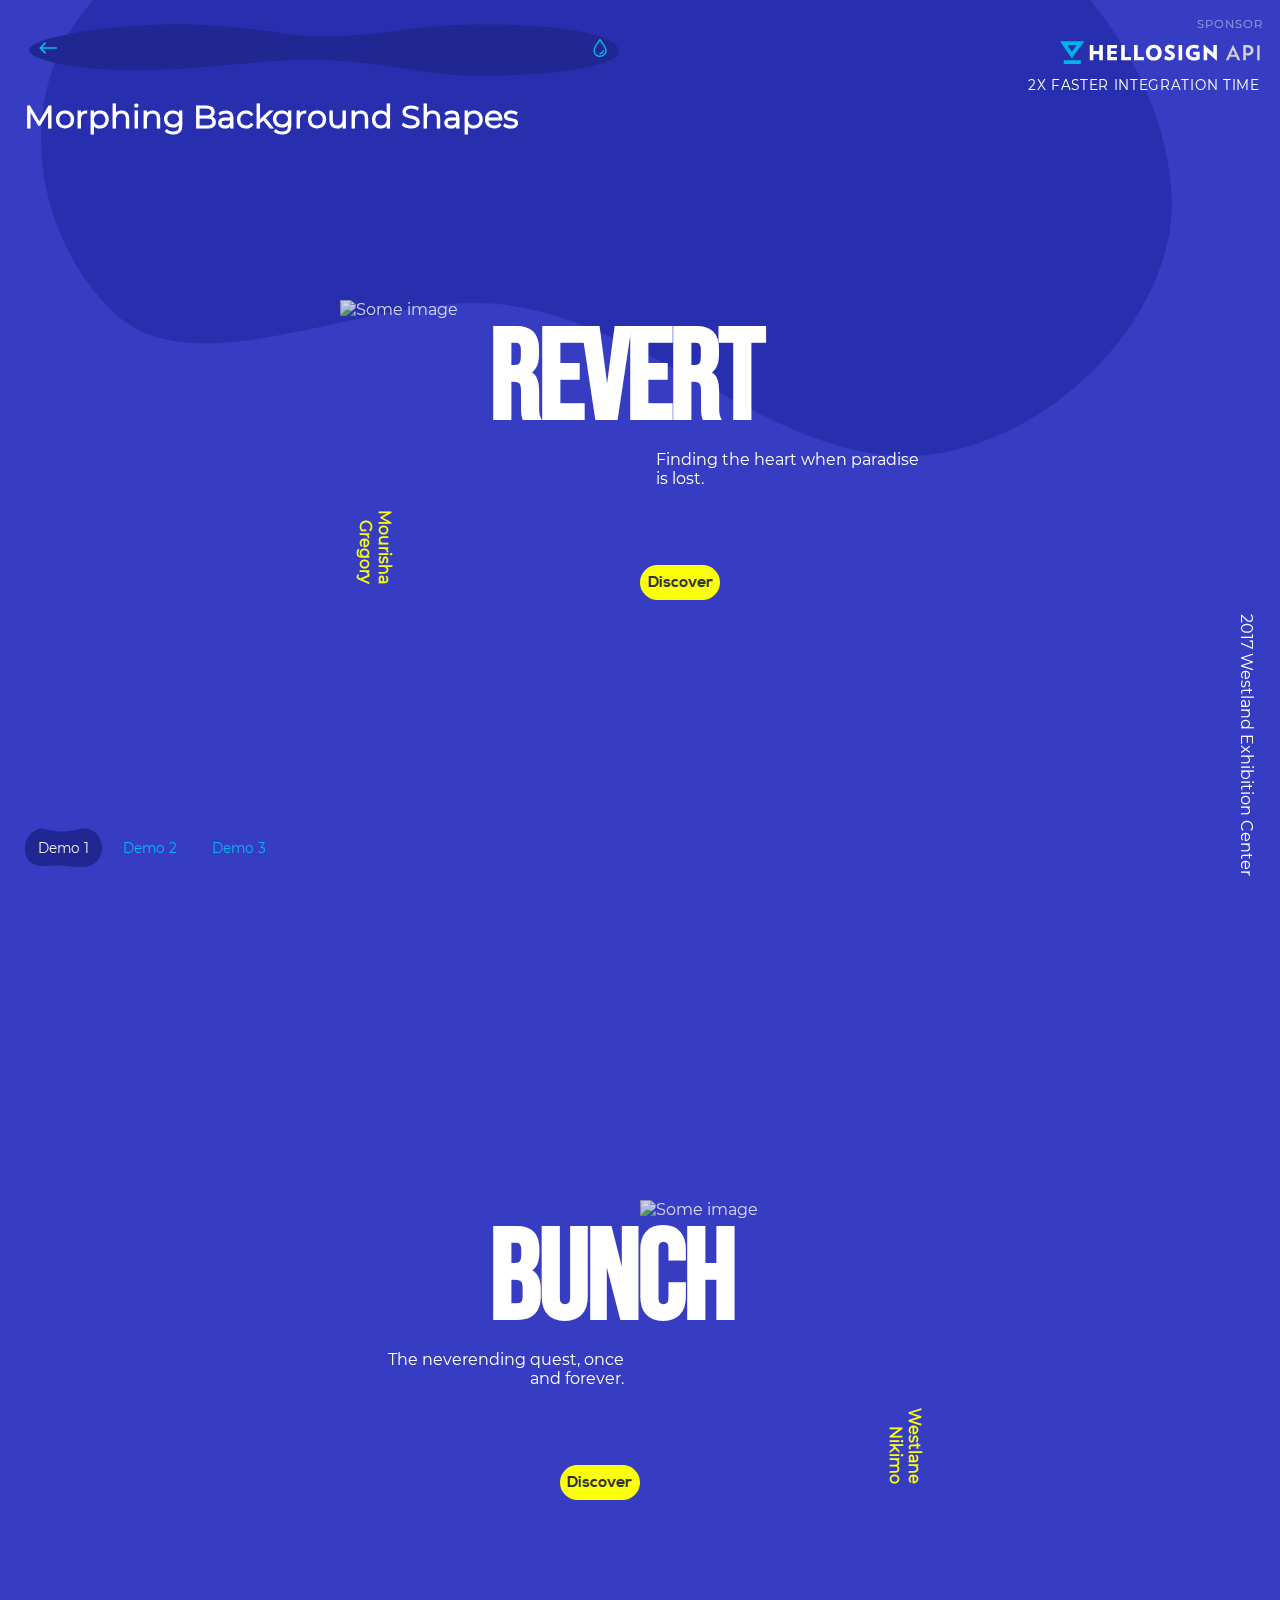
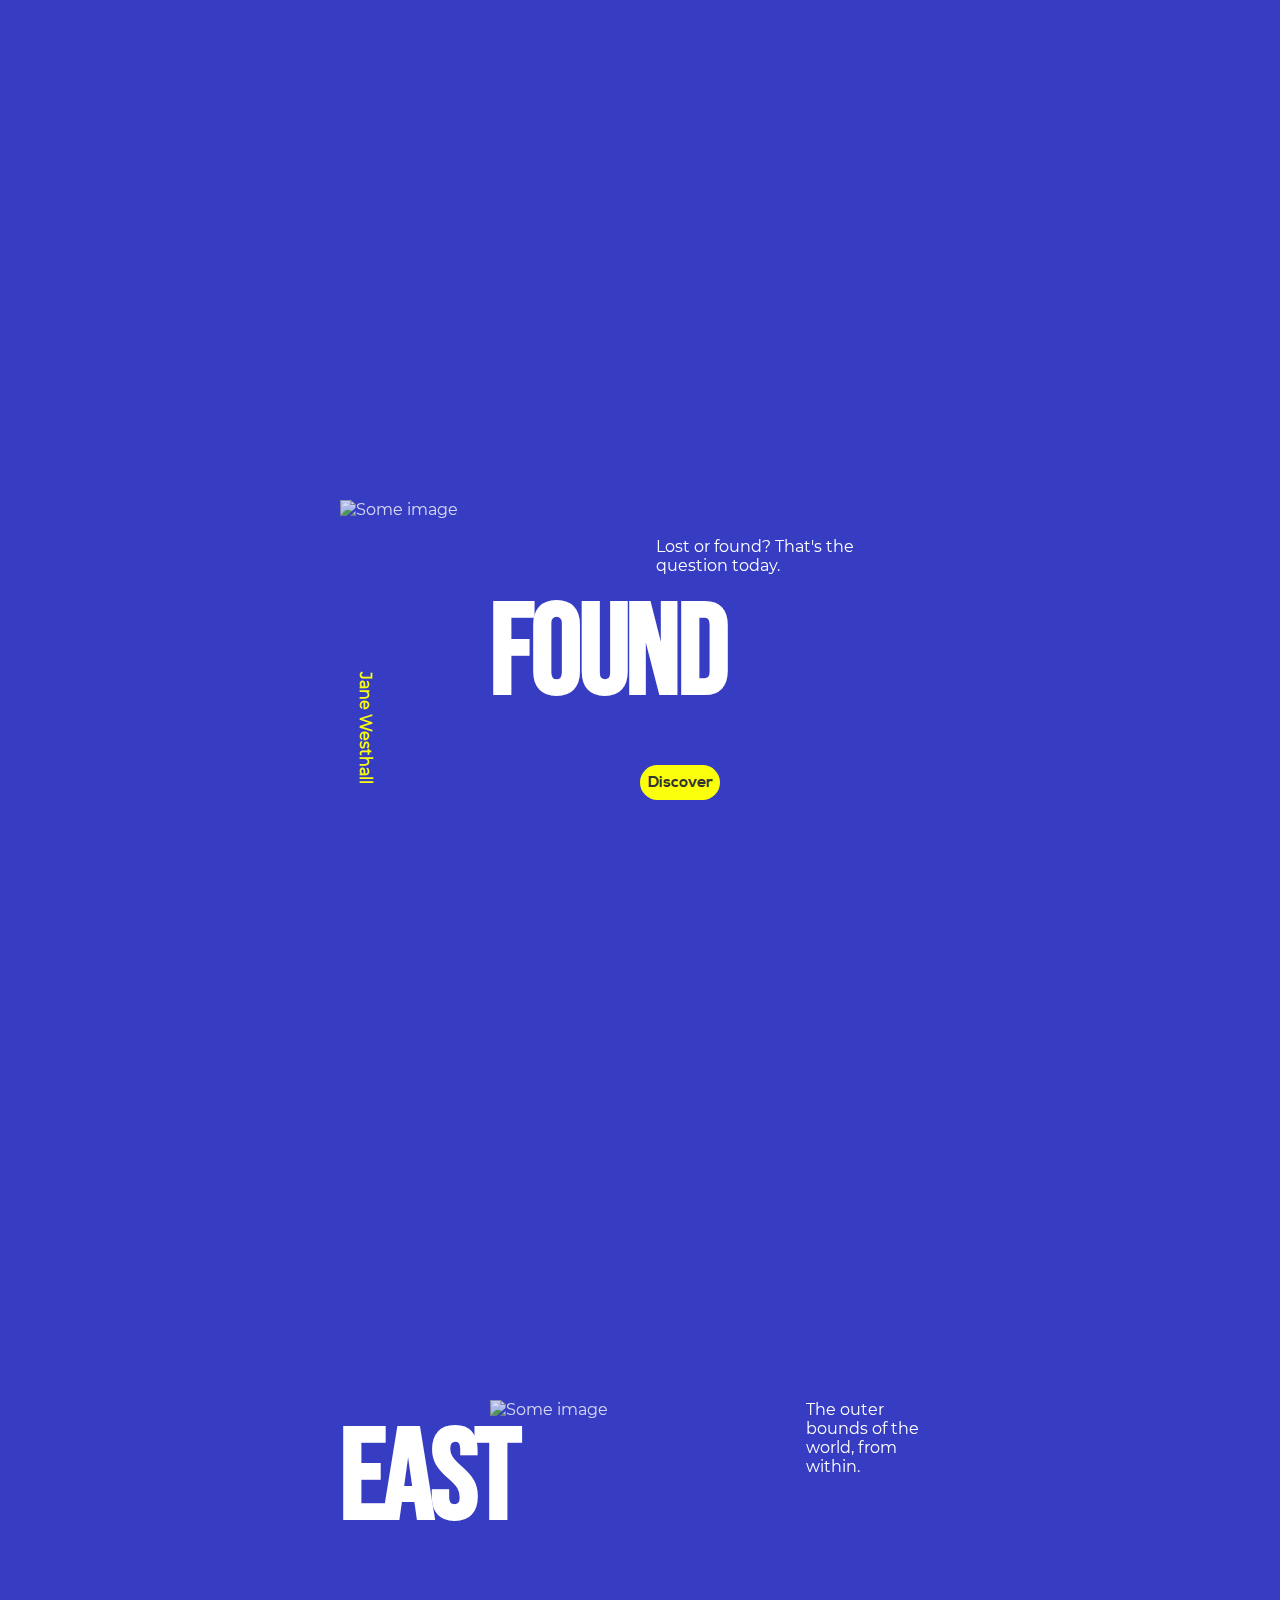
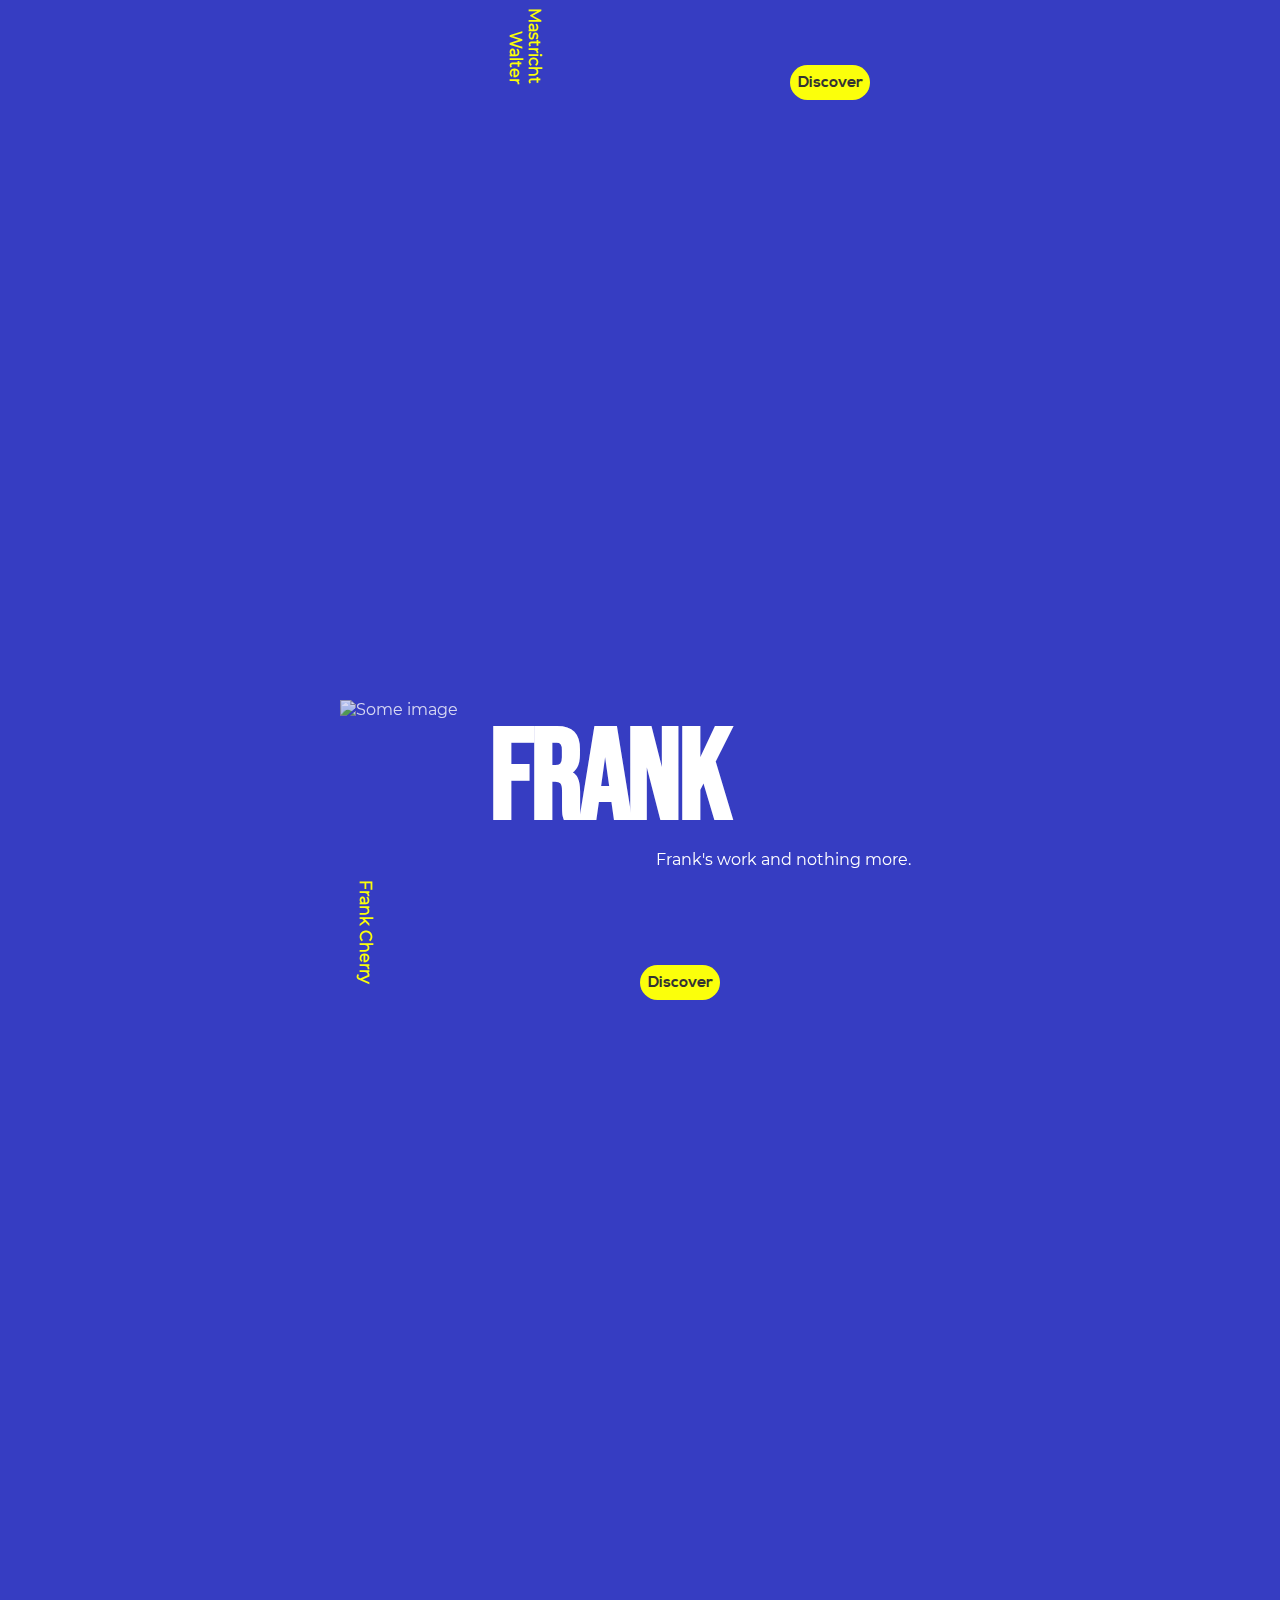
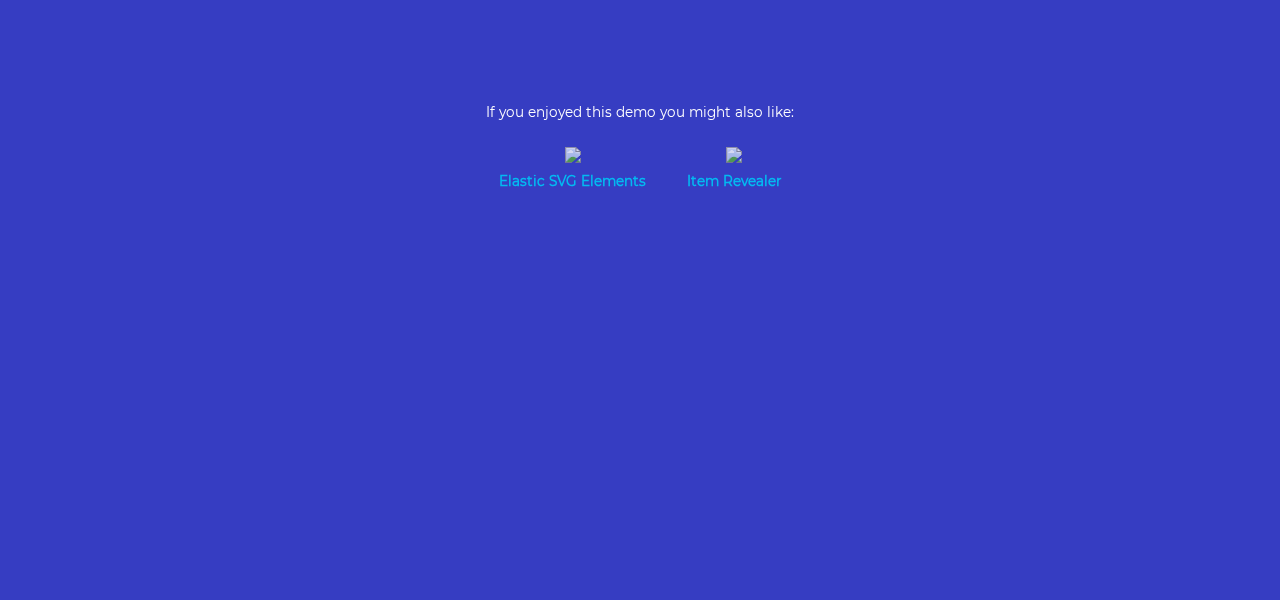
==== index.html @ 4de7e8af "Base de Desarrollo" ====
<!DOCTYPE html>
<html lang="en" class="no-js">
	<head>
		<meta charset="UTF-8" />
		<meta name="viewport" content="width=device-width, initial-scale=1">
		<title>Morphing Background Shapes | Demo 1 | Codrops</title>
		<meta name="description" content="A page background effect where SVG shapes morph and transform on scroll" />
		<meta name="keywords" content="background, svg, morph, animation, scroll, shape, web development, css, javascript" />
		<meta name="author" content="Codrops" />
		<link rel="shortcut icon" href="favicon.ico">
		<link href="https://fonts.googleapis.com/css?family=Roboto+Mono:400,500,700" rel="stylesheet">
		<link rel="stylesheet" type="text/css" href="css/normalize.css" />
		<link rel="stylesheet" type="text/css" href="css/demo.css" />
		<link rel="stylesheet" type="text/css" href="sponsor/pater.css" />
		<script>
			document.documentElement.className = 'js';
			var supportsCssVars = function() {
				var s = document.createElement('style'),
				support;

				s.innerHTML = "root: { --tmp-var: bold; }";
				document.head.appendChild(s);
				support = !!(window.CSS && window.CSS.supports && window.CSS.supports('font-weight', 'var(--tmp-var)'));
				s.parentNode.removeChild(s);
				return support;
			}
			if (!supportsCssVars()) alert('Please view this demo in a modern browser that supports CSS Variables.')
		</script>
	</head>
	<body class="demo-1 loading">
		<svg class="hidden">
			<symbol id="icon-arrow" viewBox="0 0 24 24">
				<title>arrow</title>
				<polygon points="6.3,12.8 20.9,12.8 20.9,11.2 6.3,11.2 10.2,7.2 9,6 3.1,12 9,18 10.2,16.8 "/>
			</symbol>
			<symbol id="icon-drop" viewBox="0 0 24 24">
				<title>drop</title>
				<path d="M12,21c-3.6,0-6.6-3-6.6-6.6C5.4,11,10.8,4,11.4,3.2C11.6,3.1,11.8,3,12,3s0.4,0.1,0.6,0.3c0.6,0.8,6.1,7.8,6.1,11.2C18.6,18.1,15.6,21,12,21zM12,4.8c-1.8,2.4-5.2,7.4-5.2,9.6c0,2.9,2.3,5.2,5.2,5.2s5.2-2.3,5.2-5.2C17.2,12.2,13.8,7.3,12,4.8z"/><path d="M12,18.2c-0.4,0-0.7-0.3-0.7-0.7s0.3-0.7,0.7-0.7c1.3,0,2.4-1.1,2.4-2.4c0-0.4,0.3-0.7,0.7-0.7c0.4,0,0.7,0.3,0.7,0.7C15.8,16.5,14.1,18.2,12,18.2z"/>
			</symbol>
			<symbol id="shape-demo" viewBox="0 0 200 100">
				<title>shape demo</title>
				<path d="M 6.144,74.1 C 20.4,107.4 70.13,94.33 94.22,95.74 121.3,97.41 130.8,101.1 154.7,99.38 178.6,97.72 201.9,78.95 199.4,46.86 197.1,14.96 174.9,4.781 161.4,1.827 147.9,-1.128 119.8,8.284 105.6,8.766 85.34,9.449 81.91,7.628 51.08,2.334 17.26,-3.482 -8.105,40.84 6.144,74.1 Z" />
			</symbol>
		</svg>
		<main>
			<div class="morph-wrap">
				<svg class="morph" width="1400" height="770" viewBox="0 0 1400 770">
					<path d="M 262.9,252.2 C 210.1,338.2 212.6,487.6 288.8,553.9 372.2,626.5 511.2,517.8 620.3,536.3 750.6,558.4 860.3,723 987.3,686.5 1089,657.3 1168,534.7 1173,429.2 1178,313.7 1096,189.1 995.1,130.7 852.1,47.07 658.8,78.95 498.1,119.2 410.7,141.1 322.6,154.8 262.9,252.2 Z"/>
				</svg>
			</div>
			<div class="content content--fixed">
				<header class="codrops-header">
					<div class="codrops-links">
						<svg class="decoshape" viewBox="0 0 200 100" width="100%" height="100%" preserveAspectRatio="none">
							<path d="M 10.45,74.41 C 39.4,110.8 72.59,67.27 95.98,68.68 122.3,70.35 131.5,101.4 154.7,99.69 177.9,98.03 200.5,79.26 198.1,47.17 195.9,15.27 174.6,-0.3279 151.8,0.9941 128.6,2.581 126,16.86 107,22.76 88.26,28.67 88.87,12.36 60.37,1.787 31.79,-8.877 -18.61,37.92 10.45,74.41 Z" />
						</svg>
						<a class="codrops-icon codrops-icon--prev" href="https://tympanus.net/Development/FolderPreviewIdeas/" title="Previous Demo"><svg class="icon icon--arrow"><use xlink:href="#icon-arrow"></use></svg></a>
						<a class="codrops-icon codrops-icon--drop" href="https://tympanus.net/codrops/?p=31190" title="Back to the article"><svg class="icon icon--drop"><use xlink:href="#icon-drop"></use></svg></a>
					</div>
					<h1 class="codrops-header__title">Morphing Background Shapes</h1>
				</header>
				<nav class="demos">
					<a class="demo demo--current" href="index.html"><svg class="decoshape" preserveAspectRatio="none"><use xlink:href="#shape-demo"></use></svg>Demo 1</a>
					<a class="demo" href="index2.html"><svg class="decoshape"><use xlink:href="#shape-demo"></use></svg>Demo 2</a>
					<a class="demo" href="index3.html"><svg class="decoshape"><use xlink:href="#shape-demo"></use></svg>Demo 3</a>
				</nav>
				<a class="pater" href="http://synd.co/2pHxJny">
					<svg class="pater__deco" width="300" height="240" viewBox="0 0 1000 800">
						<path d="M27.4,171.8C73,42.9,128.6,1,128.6,1s0,0,0,0c58.5,0,368.3,0.3,873.2,0.8c38.5,211,42.1,373.5,38.9,476.7c-2.5,80.3-10.6,174.9-76.7,247.8c-15.1,16.6-37.4,41.2-72.8,53.9c-92.4,33.1-173-50.8-283.9-99.4c-224.3-98.4-334.9,51.4-472.2-45.6C-6.3,535.2-14.5,290.6,27.4,171.8z"/>
					</svg>
					<img class="pater__img" src="sponsor/hellosignapi.svg" alt="HelloSign API" />
					<h4 class="pater__title">2x Faster Integration Time</h4>
					<p class="pater__desc">Embed contracts and agreements into your site or app with a few lines of code.</p>
				</a>
				<div class="deco deco--title">2017 Westland Exhibition Center</div>
			</div>
			<div class="content-wrap">
				<div class="content content--layout content--layout-1">
					<img class="content__img" src="img/1.jpg" alt="Some image" />
					<h3 class="content__title">revert</h3>
					<p class="content__author">Gregory Mourisha</p>
					<p class="content__desc">Finding the heart when paradise is lost.</p>
					<a href="#" class="content__link">Discover</a>
				</div>
			</div>
			<div class="content-wrap">
				<div class="content content--layout content--layout-2">
					<img class="content__img" src="img/4.jpg" alt="Some image" />
					<h3 class="content__title">bunch</h3>
					<p class="content__author">Nikimo Westlane</p>
					<p class="content__desc">The neverending quest, once and forever.</p>
					<a href="#" class="content__link">Discover</a>
				</div>
			</div>
			<div class="content-wrap">
				<div class="content content--layout content--layout-3">
					<img class="content__img" src="img/3.jpg" alt="Some image" />
					<h3 class="content__title">found</h3>
					<p class="content__author">Jane Westhall</p>
					<p class="content__desc">Lost or found? That's the question today.</p>
					<a href="#" class="content__link">Discover</a>
				</div>
			</div>
			<div class="content-wrap">
				<div class="content content--layout content--layout-4">
					<img class="content__img" src="img/2.jpg" alt="Some image" />
					<h3 class="content__title">east</h3>
					<p class="content__author">Walter Mastricht</p>
					<p class="content__desc">The outer bounds of the world, from within.</p>
					<a href="#" class="content__link">Discover</a>
				</div>
			</div>
			<div class="content-wrap">
				<div class="content content--layout content--layout-1">
					<img class="content__img" src="img/5.jpg" alt="Some image" />
					<h3 class="content__title">frank</h3>
					<p class="content__author">Frank Cherry</p>
					<p class="content__desc">Frank's work and nothing more.</p>
					<a href="#" class="content__link">Discover</a>
				</div>
			</div>
			<!-- Related demos -->
			<section class="content content--related">
				<p class="content__info">If you enjoyed this demo you might also like:</p>
				<a class="content__related-item" href="https://tympanus.net/Development/ElasticSVGElements/">
					<img class="content__related-img" src="img/related/ItemRevealer.jpg">
					<h3 class="content__related-title">Elastic SVG Elements</h3>
				</a>
				<a class="content__related-item" href="https://tympanus.net/Development/ItemRevealer/">
					<img class="content__related-img" src="img/related/ElasticSVGElements.jpg">
					<h3 class="content__related-title">Item Revealer</h3>
				</a>
			</section>
		</main>
		<script src="js/imagesloaded.pkgd.min.js"></script>
		<script src="js/anime.min.js"></script>
		<script src="js/scrollMonitor.js"></script>
		<script src="js/demo1.js"></script>
	</body>
</html>
---- css/demo.css ----
:root{
	--primari-color: #f50;
	--primari-color-axuliar: rgba(213, 84, 19, 0.874);
	--secund-color: #fbff0b;
	--fondoColor :  #333;

	--text-color: #fff;
	--background-color: #363dc2;
	--background-color-2: #282faf;
	--background-color-3: #202692;
	--link-color: #03b9f1;
	--link-hover-color: #f5f0ee;
    --inverted-corners-size: 2rem;

}

@font-face {
	font-family: 'nexa_boldregular';
	font-weight: bold;
	font-style: normal;
	src: url('../fonts/nexa_boldfree_macroman/Nexa_Free_Bold-webfont.eot');
	src: url('../fonts/nexa_boldfree_macroman/Nexa_Free_Bold-webfont.eot?#iefix') format('embedded-opentype'), url('../fonts/nexa_boldfree_macroman/Nexa_Free_Bold-webfont.woff2') format('woff2'), url('../fonts/nexa_boldfree_macroman/Nexa_Free_Bold-webfont.woff') format('woff'), url('../fonts/nexa_boldfree_macroman/Nexa_Free_Bold-webfont.ttf') format('truetype'), url('../fonts/nexa_boldfree_macroman/Nexa_Free_Bold-webfont.svg#nexa_boldregular') format('svg');
}

@font-face {
	font-family: 'Montserrat';
	src: url('../fonts/Montserrat/Montserrat-Regular.ttf');
}

@font-face {
	font-family: 'Montserrat-ExtraLight';
	src: url('../fonts/Montserrat/Montserrat-ExtraLight.ttf');
}


@font-face {
	font-family: 'BebasNeue';
	src: url('../fonts/Bebas_Neue/BebasNeue-Regular.ttf');
}
*,
*::after,
*::before {
	-webkit-box-sizing: border-box;
	box-sizing: border-box;
}

body {
	

	font-family: 'Montserrat', monospace;
	font-weight: 500;
	color: var(--text-color);
	background-color: var(--background-color);
	-webkit-font-smoothing: antialiased;
	-moz-osx-font-smoothing: grayscale;
	z-index: -1;
}

/* Page Loader */
.js .loading::before {
	content: '';
	position: fixed;
	z-index: 10000;
	top: 0;
	left: 0;
	width: 100%;
	height: 100%;
	background: var(--background-color);
}

.js .loading::after {
	content: '';
	position: fixed;
	z-index: 10000;
	top: calc(50% - 30px);
	left: calc(50% - 30px);
	width: 60px;
	height: 60px;
	border-radius: 50%;
	border: 10px solid var(--primari-color);
	border-left-color: var(--text-color);
	animation: loaderAnim 0.8s linear infinite forwards;
}

@keyframes loaderAnim {
	to {
		transform: rotate(360deg);
	}
}

main {
	position: relative;
	width: 100%;
	overflow: hidden;
}

a {
	text-decoration: none;
	color: var(--link-color);
	outline: none;
}

a:hover,
a:focus {
	color: var(--link-hover-color);
	outline: none;
}

footer {
	font-family: 'Montserrat-ExtraLight';
	color: var(--fondoColor);
}

footer .content--footer{

	text-align: center;
	align-content: center;
	justify-content: center;
	align-items: center;
	padding: 0 2em;
	min-height: 600px;
	height: 100vh;
	font-size: 0.85em;
}

footer h4 {
	font-size: 4vw;
	color: var(--fondoColor);
	margin-bottom: 0;
}
footer p {
	font-weight: bold;
	color: var(--primari-color);
}
footer  img {
	width: 20%;
	position: relative;
	left: 52%;
}
strong {
	color: var(--primari-color);
}

.btn-danger{
	color:var(--secund-color) ;
	background-color: var(--fondoColor);
}

.hidden {
	position: absolute;
	overflow: hidden;
	width: 0;
	height: 0;
	pointer-events: none;
}

/* Icons */
.icon {
	display: block;
	width: 1.5em;
	height: 1.5em;
	margin: 0 auto;
	fill: currentColor;
}

/* Deco Shape */
.decoshape {
	top: 0;
	left: 0;
	position: absolute;
	width: 100%;
	height: 100%;
	fill: var(--background-color-3);
}

/* SVG Morph */
.morph-wrap {
	position: fixed;
	top: 0;
	left: 0;
	bottom: 0;
	width: 100%;
	overflow: hidden;
	display: flex;
	align-items: center;
	justify-content: center;
	pointer-events: none;
}

.morph {
	position: relative;
	height: 100%;
	fill: var(--background-color-2);
	flex: none;
}

/* SVG Morph whatsapp  2 */
.morph-whatsapp {
	position: fixed;
	top: 0;
	left: 86%;
	bottom: 0vw;
	width: 17.5vw;
	overflow: hidden;
	display: flex;
	align-items: center;
	justify-content: center;
	pointer-events: none;
	
}

.whatsapp {
	position: relative;
	top: 40vh;
	height: 9.5%;
	fill: var(--background-color-2);
	flex: none;
}

.toolsWhatsapp{
	position: fixed;
	top: 78%;
	left: 84.5%;
	bottom: 0vw;
	width: 18%;
	overflow: hidden;
	display: flex;
	align-items: center;
	justify-content: center;
	pointer-events: none;
	z-index: 300;
}

.btnWhatsapp{
	position: relative;
	font-size: 5vh;
	top: 1%;
	left: 7%;
	color: var(--primari-color);
}

.btnCark{
	position: relative;
	font-size: 5.5vh;
	top: 5%;
	left: 8%;
	color: var(--primari-color);
}
.contCark{
	position: absolute;
	top: .5vw;
	right: .2vw;
	color: var(--fondoColor);
	font-family: 'nexa_boldregular';
	font-size: 2vh;
}

.ElementSet{
	color: var(--primari-color);
	font-size: .9rem;
	padding: .5rem;
}
.ElementSet p {
	margin: 0 auto;
}


.enviarData {
	background-color: var(--primari-color);
	padding: 3% 6%;
	border-radius: 50%;
	position: sticky;
	left: calc(100% - 1rem);
	color: var(--secund-color);
	border: 2px solid var(--fondoColor);
	bottom: 20%;
	font-size: 2rem;
}
 .enviarData:hover{
	color: var(--fondoColor);
	border: 2px solid var(--primari-color-axuliar);
}



.content-wrap {
	position: relative;
	display: flex;
	flex-direction: column;
	justify-content: center;
	align-items: center;
	width: 100%;
	height: 100vh;
	min-height: 600px;
	pointer-events: none;
}

.content {
	position: relative;
	display: grid;
}

.content--fixed {
	position: fixed;
	top: 0;
	left: 0;
	width: 100%;
	height: 100vh;
	min-height: 600px;
	z-index: 100;
	pointer-events: none;
	padding: 1.5em;
	grid-template-columns: 50% 50%; 
	grid-template-rows: auto auto 4em;
	grid-template-areas:	"header ..."
							"... decotitle"
							"demos decotitle";
}

.content--fixed a {
	pointer-events: auto;
}

.content--layout {
	pointer-events: auto;
	justify-content: center;
	align-content: center;
	grid-template-columns: 150px 150px 150px 150px; 
	grid-template-rows: 150px 75px 75px;
	grid-template-areas:	"... title title title"
							"author ... desc desc"
							"author ... link link";
}

.content--related {
	text-align: center;
	align-content: center;
	justify-content: center;
	padding: 0 2em;
	min-height: 600px;
	height: 100vh;
	font-size: 0.85em;
}

.content__img {
	grid-column: 1 / 3;
	grid-row: 1 / 3;
	opacity: 0.8;
	width: 300px;
	height: 300px;
}

.content__title {
	grid-area: title;
	font-family: 'BebasNeue', sans-serif;
	letter-spacing: -0.025em;
	font-size: 8em;
	line-height: 160px;
	margin: 0;
	text-transform: lowercase;
	z-index: 10;
	cursor: default;
}

.content__author {
	color: var(--secund-color);
	grid-area: author;
	margin: 0;
	-webkit-writing-mode: vertical-lr;
	writing-mode: vertical-lr;
	padding: 1em;
	text-align: right;
	z-index: 10;
	cursor: default;
	font-weight: bold;
}

.content__desc {
	grid-area: desc;
	margin: 0;
	z-index: 10;
	padding: 0 1em;
	cursor: default;
}

.content__img,
.content__title,
.content__author,
.content__desc {
	transition: transform 0.3s ease-out;
}

.content__link {
	font-family: 'nexa_boldregular';
	pointer-events: auto;
	grid-area: link;
	align-self: end;
	justify-self: start;
	z-index: 10;
	padding: .6vw;
	background:var(--secund-color);
	color: var(--fondoColor);
	border-radius: 25px;
	cursor: cell;
}
.content__link .addCarkIcons{
	display: none;
}
	
.content__link:hover{
	color : var(--primari-color);
	box-shadow: 0px 0px 20px var(--link-hover-color);
}
.content__link:hover .addCarkIcons{
	display: initial;
}


.content__info {
	grid-column: 1 / 3;
}

.content__related-item {
	padding: 1em;
	transition: color 0.3s;
}

.content__related-img {
	max-width: 100%;
	opacity: 0.8;
	transition: opacity 0.3s;
}

.content__related-item:hover .content__related-img,
.content__related-item:focus .content__related-img {
	opacity: 1;
}

.content__related-title {
	font-size: 1em;
	margin: 0;
	padding: 0.5em;
}


/* Different layouts */

/* layout-2 */
.content--layout-2 {
	grid-template-areas:	"... title title title"
							"desc desc ... author"
							"link link ... author";
}

.content--layout-2 .content__img {
	grid-column: 3 / 5;
	grid-row: 1 / 3;
}

.content--layout-2 .content__desc {
	text-align: right;
}

.content--layout-2 .content__link {
	justify-self: end;
}

.content--layout-2 .content__author {
	justify-self: end;
	align-self: start;
}

/* layout-3 */
.content--layout-3 {
	grid-template-rows: 75px 75px 150px;
	grid-template-areas:	"... ... desc desc"
							"author title title title"
							"author ... link link";
}

.content--layout-3 .content__img {
	grid-column: 1 / 3;
	grid-row: 1 / 3;
}

.content--layout-3 .content__desc {
	align-self: end;
}

/* layout-4 */

.content--layout-4 {
	grid-template-areas:	"title title title desc"
							"... author ... desc"
							"... author ... link";
}

.content--layout-4 .content__img {
	grid-column: 2 / 4;
	grid-row: 1 / 3;
}

.content--layout-4 .content__author {
	justify-self: start;
	align-self: start;
}

/* Demos */
.demos {
	grid-area: demos;
	align-self: end;
}

.demo {
	display: inline-block;
	position: relative;
	font-size: 0.85em;
	margin: 0 0.25em 0.5em 0;
	padding: 1em;
}

.demo .decoshape {
	display: none;
}

.demo--current {
	color: var(--link-hover-color);
	border-color: currentColor;
}

.demo--current .decoshape {
	display: block;
	z-index: -1;
}

/* Deco elements */
.deco {
	pointer-events: none;
}

.deco--title {
	grid-area: decotitle;
	-webkit-writing-mode: vertical-lr;
	writing-mode: vertical-lr;
	text-align: right;
	align-self: end;
	justify-self: end;
}

/* Top Navigation Style */
.codrops-links {
	position: relative;
    display: flex;
    justify-content: space-between;
    align-items: center;
    margin: 0 1em 0 0;
    text-align: center;
    white-space: nowrap;
}

.codrops-icon {
	position: relative;
	display: inline-block;
	padding: 0.75em 0.75em 1em;
}

/* Demo themes */
.demo-2 {
	--background-color: #1d1b22;
	--background-color-2: #342560;
	--background-color-3: #553e9a;
	--text-color: #fff;
	--link-color: #f4f4f4;
	--link-hover-color: #fff;
}

.demo-3 {
	--background-color: #56cccf;
	--background-color-2: #41e0e4;
	--background-color-3: #1747c0;
	--text-color: #fff;
	--link-color: #fff;
	--link-hover-color: #17b1b5;
}

.demo-3 .morph {
	fill: none;
	stroke-width: 12px;
	stroke: #22bcc0;
}


/* Diseños de modificacion  */

.btnWEB{
	position: relative;
	right: 60%;
	top: 5Vh;
}

.ventasBTN{
	position: relative;
	left: 65%;
	top: 5vh;
}

.appBTN{
	position: relative;
	right: 60%;
	top: 5vh;
}
.soporteBTN {
	position: relative;
	right: 60%;
	top: 5vh;
}




.inverted-corners {
	background-color: var(--link-hover-color);
	position: fixed;
	right: .6%;
	bottom: 15%;
	width: 12%;
	height: 20%;
	border-radius: 10px;
	color: var(--fondoColor);
	padding-left: 5px;
	overflow: auto;
	-webkit-clip-path: polygon(0% 0%, 100% 0%, 100% 75%, 100% 100%, 93% 92%, 84% 80%, 0 80%); 
	clip-path: polygon(0% 0%, 100% 0%, 100% 75%, 100% 100%, 93% 92%, 84% 80%, 0 80%);
}

.inverted-corners article {
	display: flex;
	flex-direction: column;
	overflow-wrap: break-word;
	position: relative	;
	font-family: 'BebasNeue';
	font-size: 1rem;
	line-height: 1.2rem;
	padding-left: 4%;
}

.inverted-corners .TitleColor{
	color: var(--primari-color);
	font-size: 1.2rem;
	padding: 0 ; 
	margin-bottom: 5%;
	margin-top: 2%;
}

.inverted-corners .TextDescript{

}

/* Linea de Tiempo  */
.timeline {
    /* Used to position the left vertical line */
    position: relative;
	color: var(--fondoColor);
}

.timeline__line {
    /* Border */
    border-right: 2px solid var(--secund-color);

    /* Positioned at the left */
    left: 1.1rem;
    position: absolute;
    top: 0px;

    /* Take full height */
    height: 100%;

	z-index: 1;
}

.timeline__items {
    /* Reset styles */
    list-style-type: none;
    margin: 0px;
    padding: 0px;
}

.timeline__item {
    margin-bottom: 8px;
}

.timeline__top {
    /* Center the content horizontally */
    align-items: center;
    display: flex;
}

.timeline__circle {

    /* Rounded border */
    background-color: var(--secund-color);
    border-radius: 9999px;

    /* Size */
    height: 2.5rem;
    width: 2.5rem;
	z-index: 2;
}

.timeline__title {
    /* Take available width */
    flex: 1;
    margin-left: 0.5rem;
	font-family: 'BebasNeue';
	font-size: larger;
}

.timeline__desc {
    /* Make it align with the title */
    margin-left: 2rem;
}



/* Creacion de Contenido, Media query */

@media screen and (max-width: 50em) {
	.content--fixed {
		height: auto;
		min-height: 0;
		display: block;
		z-index: 1000;
		position: absolute;
	}
	.codrops-header {
		align-items: center;
		flex-direction: column;
	}
	.deco--title {
		display: none;
	}
	.demos {
		text-align: center;
	}

}

@media screen and (max-width: 40em) {
	.content--layout {
		transform: scale3d(0.8,0.8,1);
	}
}

@media screen and (max-width: 36em) {
	.content--layout {
		transform: scale3d(0.7,0.7,1);
	}
}

@media screen and (max-width: 32em) {
	.content--layout {
		transform: scale3d(0.6,0.6,1);
	}
	.content__author,
	.content__desc,
	.content__link {
		font-size: 1.35em;
	}
	.inverted-corners {
		background-color: var(--text-color);
		position: fixed;
		right: .6%;
		bottom: 16%;
		width: 35%;
		height: 20%;
		border-radius: 10px;
		color: var(--fondoColor);
		padding-left: 5px;
		overflow: auto;
		-webkit-clip-path: polygon(0% 0%, 100% 0%, 100% 75%, 100% 100%, 93% 92%, 84% 80%, 0 80%);
		clip-path: polygon(0% 0%, 100% 0%, 100% 75%, 100% 100%, 93% 92%, 84% 80%, 0 80%);
	}
	.ElementSet {
		font-size: .8rem;
		padding: .2rem;
	}

	.toolsWhatsapp {
		position: fixed;
		top: 78%;
		left: 73.5%;
		bottom: 0vw;
		width: 18%;
		overflow: hidden;
		display: flex;
		align-items: center;
		justify-content: center;
		pointer-events: none;
		z-index: 300;
	}
	.btnWhatsapp {
		position: relative;
		font-size: 3vh;
		top: 1%;
		left: 7%;
		color: var(--primari-color);
	}
	.btnCark {
		position: relative;
		font-size: 4vh;
		top: 5%;
		left: 8%;
		color: var(--primari-color);
	}
	.contCark {
		position: absolute;
		top: 1vw;
		right: 1.9vw;
		color: var(--fondoColor);
		font-family: 'nexa_boldregular';
		font-size: 2vh;
	}
	.morph-whatsapp {
		position: fixed;
		top: 0;
		left: 72%;
		bottom: 0vw;
		width: 28.5vw;
		overflow: hidden;
		display: flex;
		align-items: center;
		justify-content: center;
		pointer-events: none;
	}
	.btnWEB {
		right: 30%;
		top: 2Vh;
	}
	.soporteBTN {
		right: 30%;
		top: 4vh;
	}
	.content__desc {
		padding-left: .3em;
	}
	
}

@media screen and (max-width: 28em) {
	.content--layout {
		transform: scale3d(0.5,0.5,1);
	}
	.timeline__desc {
		font-size: .7rem;
	}
}
---- sponsor/pater.css ----
.pater {
	font-size: 0.65em;
	position: fixed;
	bottom: 0;
	right: 0;
	width: 100%;
	padding: 1.5em;
	display: flex;
    align-items: center;
    flex-wrap: wrap;
    background: var(--background-color-3);
}

.pater,
.pater:hover {
	color: #fff;
}

.pater::after {
	letter-spacing: 0.05em;
	content: 'Sponsor';
	text-transform: uppercase;
	font-size: 0.7em;
	position: absolute;
	top: 0.35em;
	right: 0.5em;
	opacity: 0.5;
	letter-spacing: 0.085em;
}

.pater__deco {
	display: none;
}

.pater__img {
	display: inline-block;
	width: 100%;
	max-width: 160px;
	position: relative;
	margin: 0 1em 0 0;
}

.pater__title {
	display: inline-block;
	font-weight: 500;
	text-transform: uppercase;
	letter-spacing: 0.05em;
	text-indent: -0.05em;
	margin: 0;
	position: relative;
	margin: 0.75em 0 0;
}

.pater__desc {
	display: none;
}

@media screen and (min-width: 50em) {
	.pater {
		text-align: right;
		top: 0;
		bottom: auto;
		width: auto;
		padding: 3em 1.5em 0 0;
		display: block;
		font-size: 0.85em;
		background: transparent;
	}
	.pater::after {
		top: 1.5em;
		right: 1.5em;
		left: auto;
		font-size: 0.85em;
	}
	.pater__title {
		display: block;
		margin: 0.75em 0;
	}
	.pater__desc {
		display: block;
		color: #fff;
		margin: 0;
		position: relative;
		width: 100%;
		max-width: 260px;
		pointer-events: none;
		opacity: 0;
		transform: translate3d(0,-10px,0);
		transition: opacity 0.3s, transform 0.3s;
	}
	.pater__img {
		max-width: 200px;
		width: auto;
		margin: 0;
	}
	.pater:hover .pater__desc {
		opacity: 1;
		transform: translate3d(0,0,0);
		transition-delay: 0.2s;
	}
	.pater__deco {
		display: block;
		position: absolute;
		top: 0;
		right: 0;
		fill: var(--background-color-3);
		transform: translate3d(100%,-100%,0) rotate3d(0,0,1,40deg) scale3d(1,0.2,1);
		transition: transform 0.5s ease-out;
	}
	.pater:hover .pater__deco {
		transform: translate3d(0,0,0) scale3d(1,1,1);
	}
}
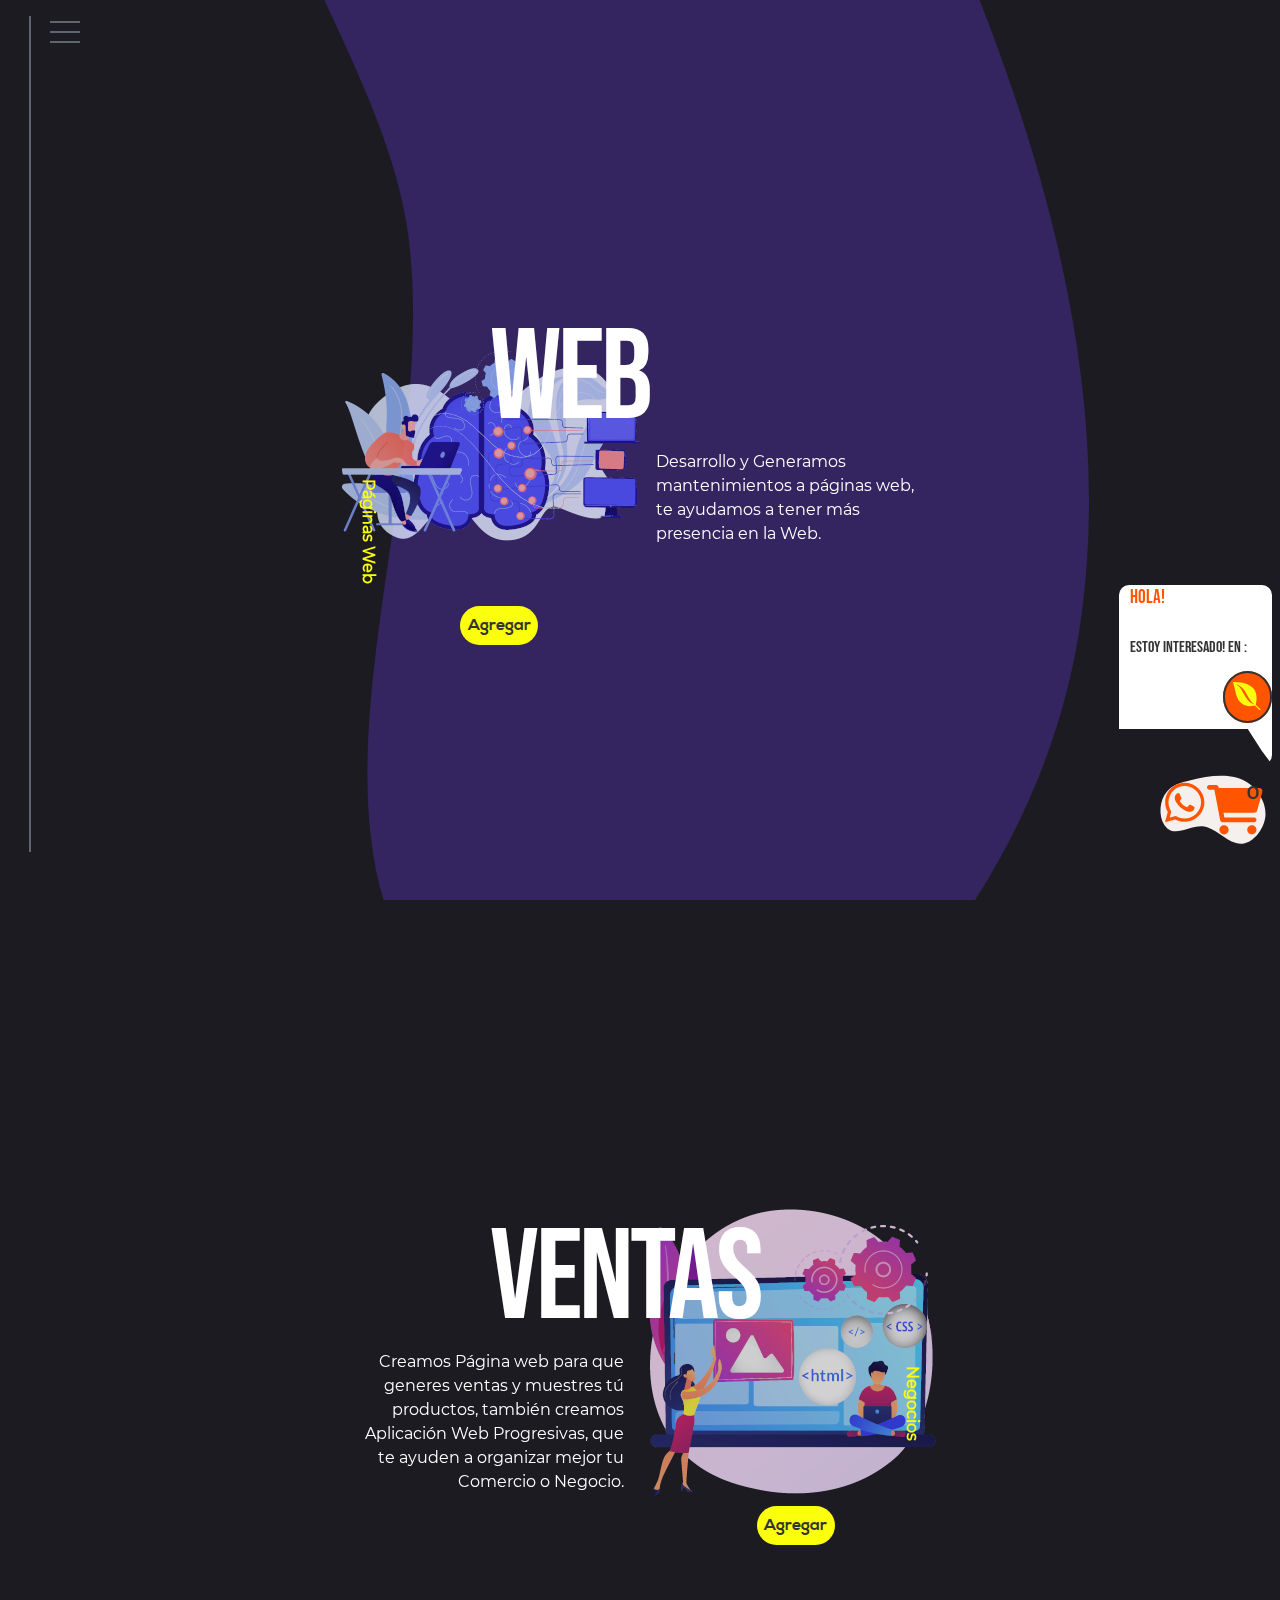
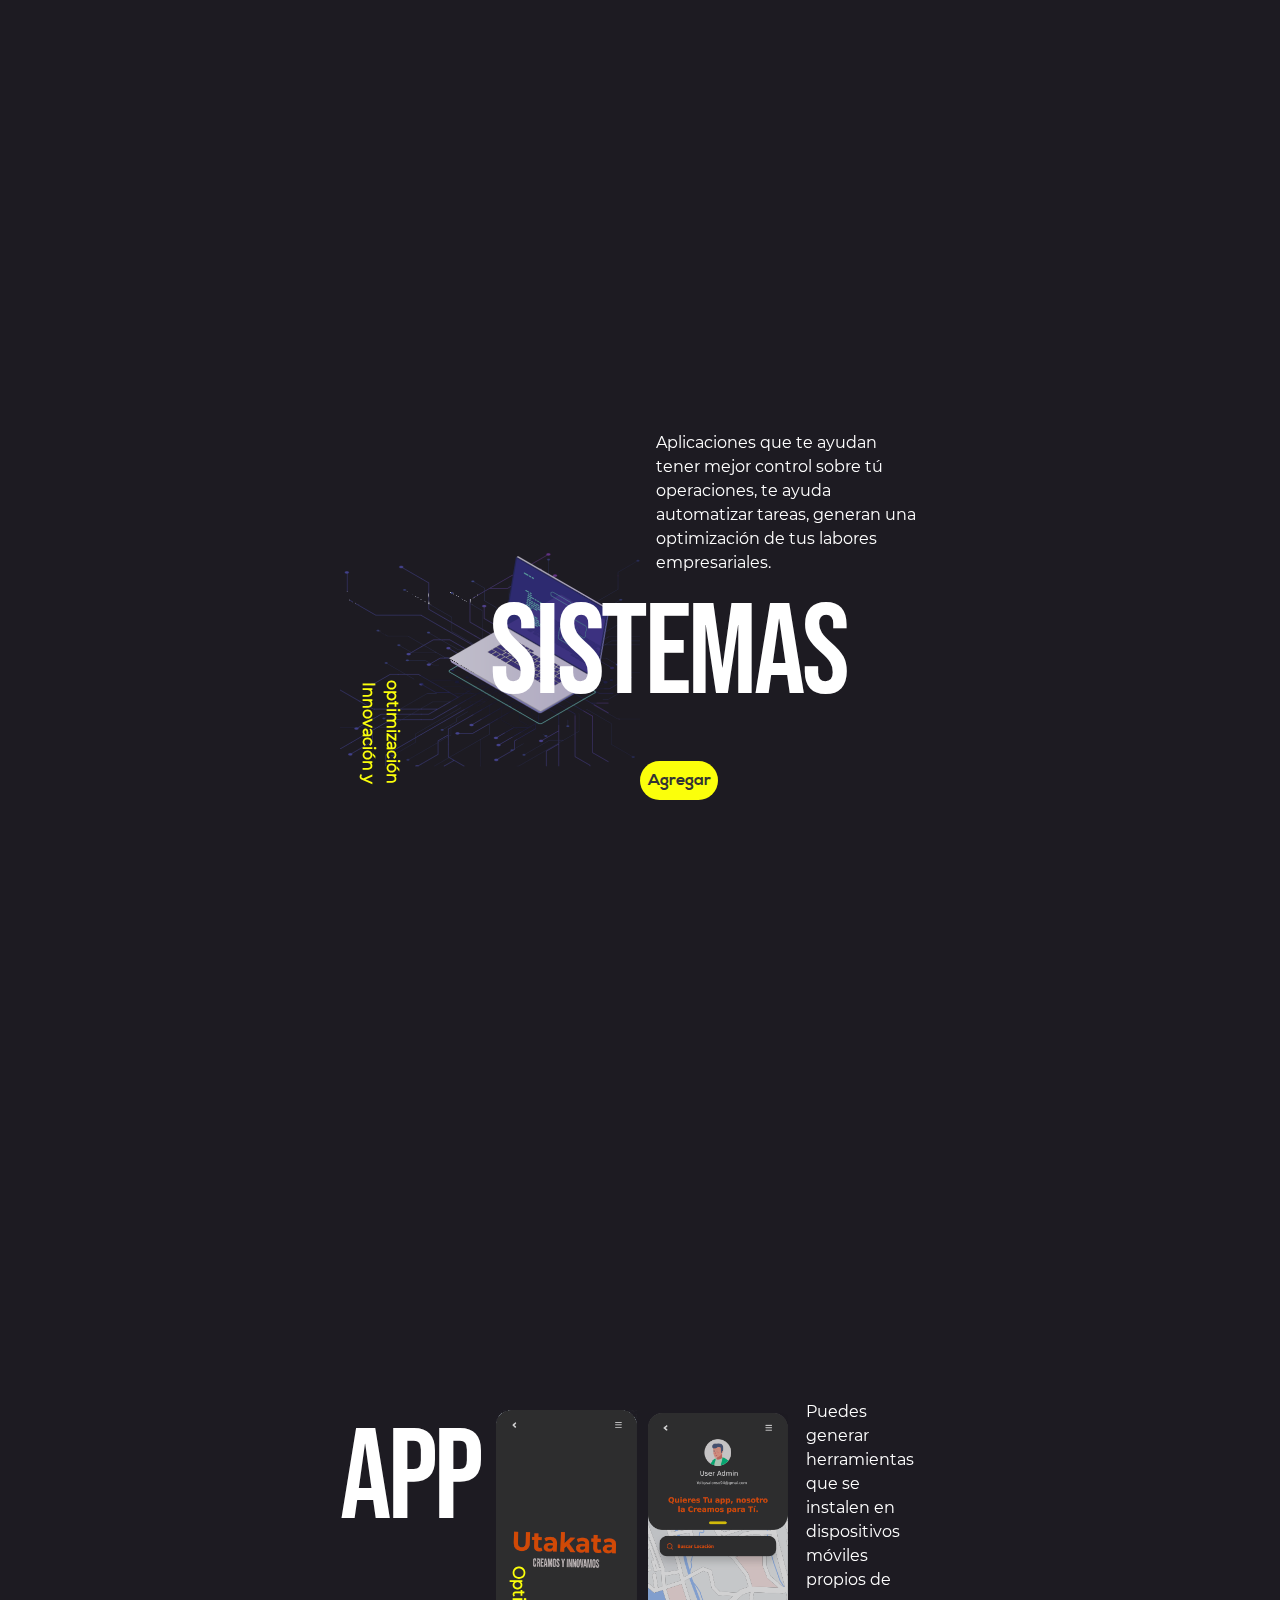
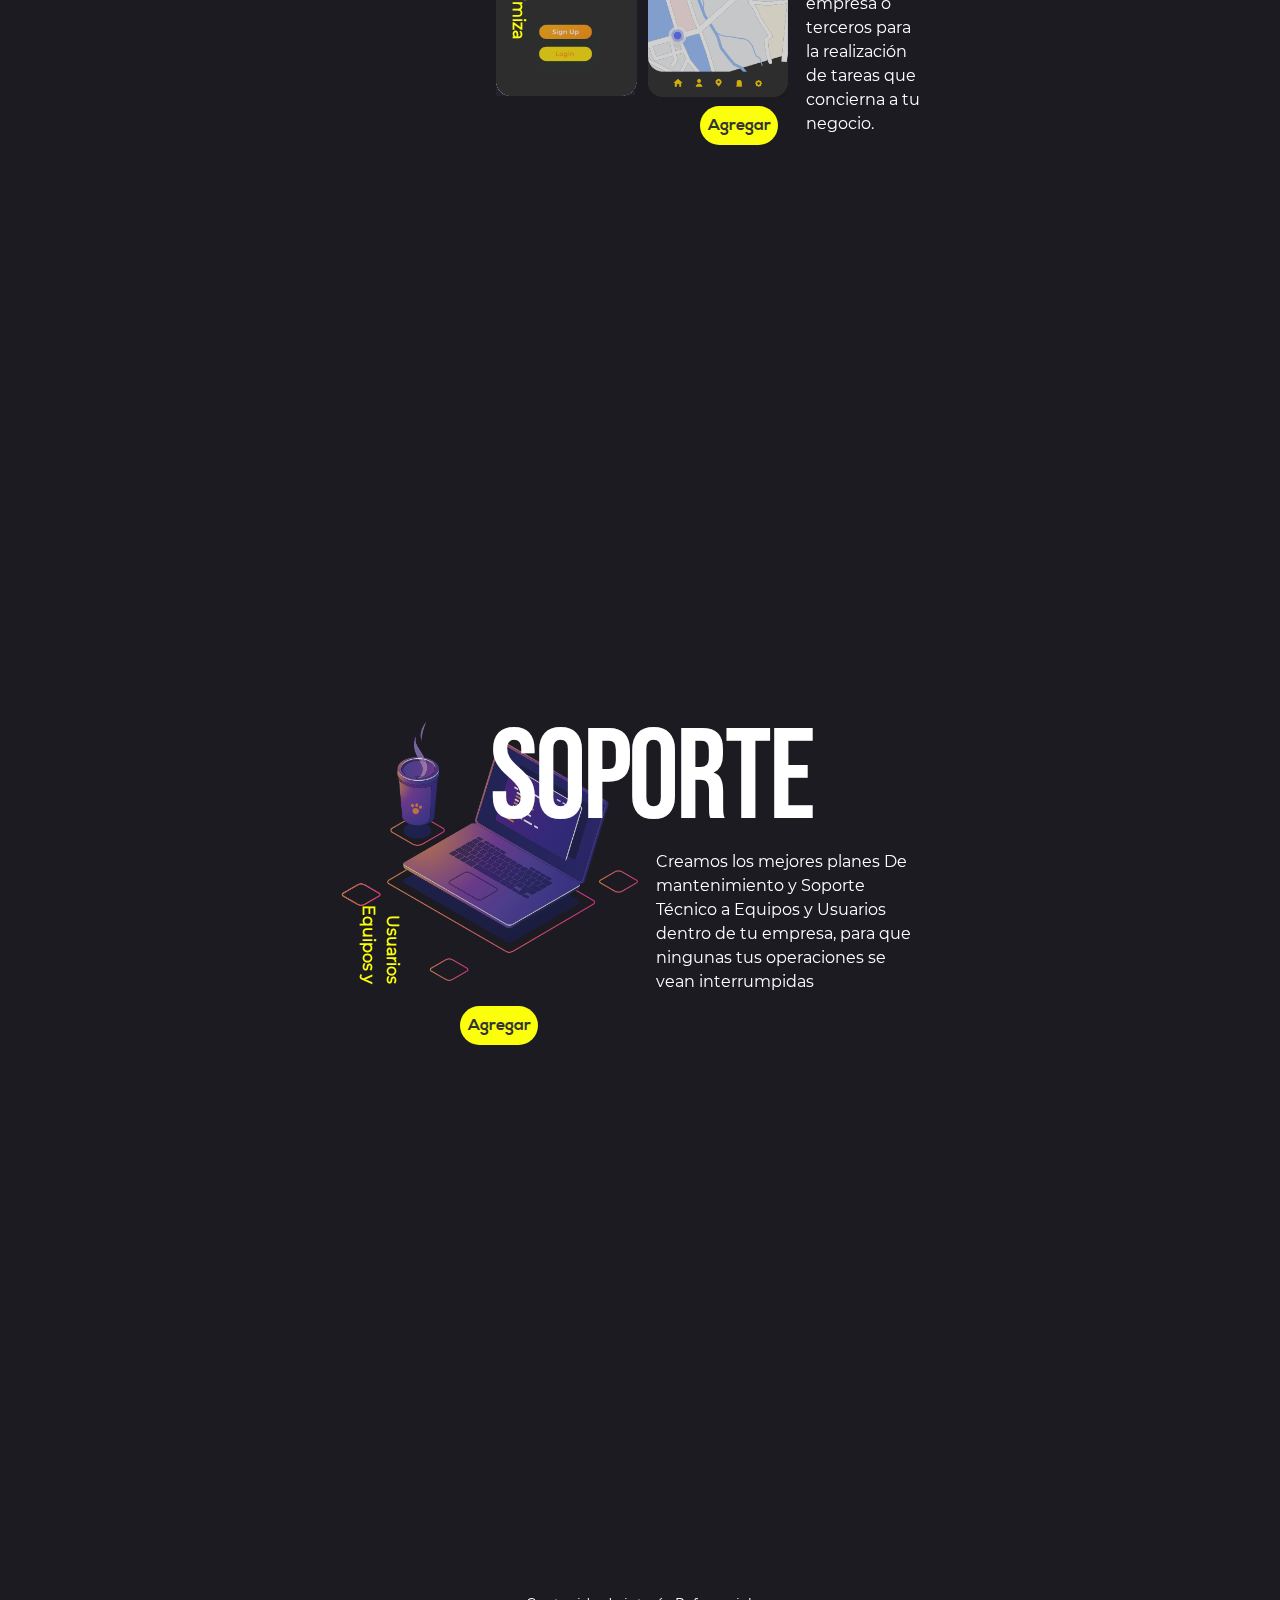
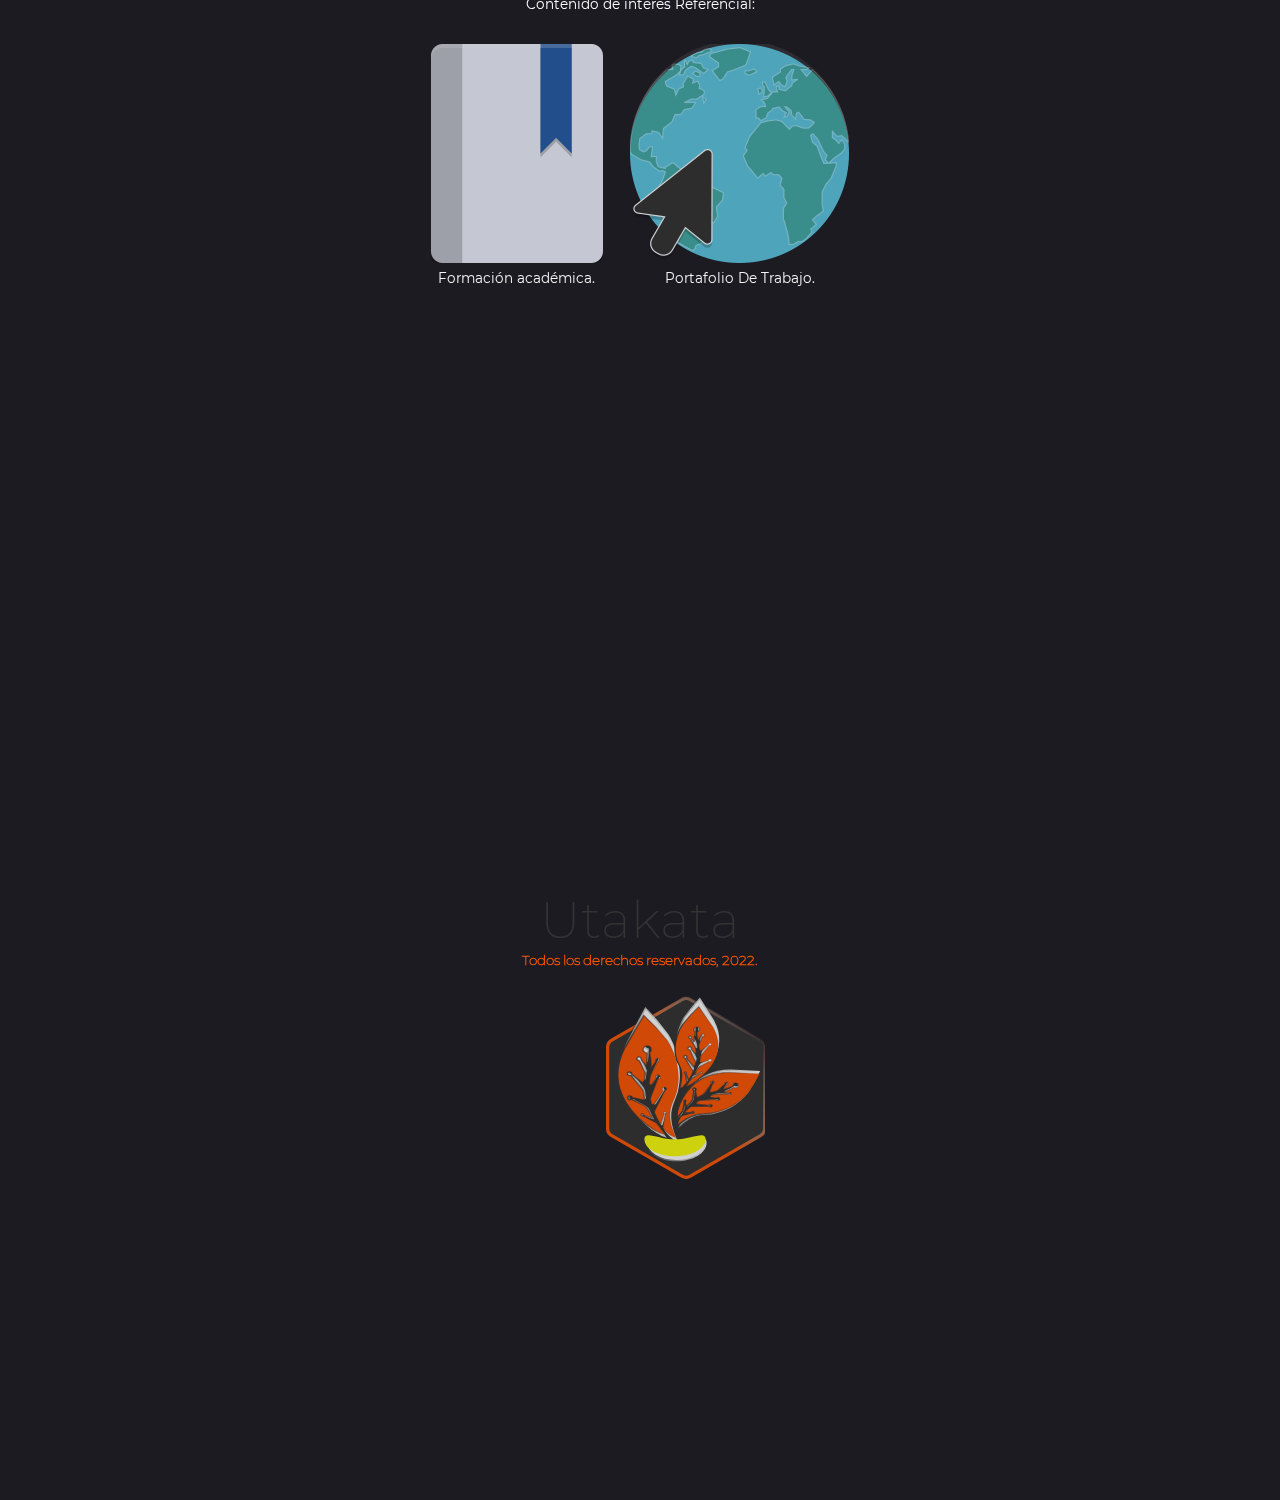
==== commit 6c651821: "base de Desarrollo" ====
--- a/index.html
+++ b/index.html
@@ -1,140 +1,613 @@
 <!DOCTYPE html>
-<html lang="en" class="no-js">
-	<head>
-		<meta charset="UTF-8" />
-		<meta name="viewport" content="width=device-width, initial-scale=1">
-		<title>Morphing Background Shapes | Demo 1 | Codrops</title>
-		<meta name="description" content="A page background effect where SVG shapes morph and transform on scroll" />
-		<meta name="keywords" content="background, svg, morph, animation, scroll, shape, web development, css, javascript" />
-		<meta name="author" content="Codrops" />
-		<link rel="shortcut icon" href="favicon.ico">
-		<link href="https://fonts.googleapis.com/css?family=Roboto+Mono:400,500,700" rel="stylesheet">
-		<link rel="stylesheet" type="text/css" href="css/normalize.css" />
-		<link rel="stylesheet" type="text/css" href="css/demo.css" />
-		<link rel="stylesheet" type="text/css" href="sponsor/pater.css" />
-		<script>
-			document.documentElement.className = 'js';
-			var supportsCssVars = function() {
-				var s = document.createElement('style'),
+<html lang="es" class="no-js">
+
+<head>
+	<meta charset="UTF-8" />
+	<meta name="viewport" content="width=device-width, initial-scale=1">
+	<title>Utakata</title>
+	<meta name="description" content="Somos Empresa de creación de sistemas Web y Desktop  full time, para la Creación de sistemas." />
+	<meta name="keywords"
+		content="background, svg, html5, animation, scroll, shape, web development, css, javascript, php" />
+	<meta name="author" content="Alonso Blanco"/>
+	<link rel="shortcut icon" href="./img/Favicon.png">
+	<link rel="stylesheet" type="text/css" href="css/normalize.css" />
+	<link rel="stylesheet" type="text/css" href="css/bootstra/css/bootstrap.min.css" />
+	<link rel="stylesheet" type="text/css" href="./fonts/fontawesome/css/all.min.css" />
+	<link rel="stylesheet" type="text/css" href="sponsor/pater.css" />
+	<link rel="stylesheet" type="text/css" href="css/demo.css" />
+	<link rel="stylesheet" type="text/css" href="css/sidebar.css" />
+	<script src="js/snap.svg-min.js"></script>
+	<script>
+		document.documentElement.className = 'js';
+		var supportsCssVars = function () {
+			var s = document.createElement('style'),
 				support;
 
-				s.innerHTML = "root: { --tmp-var: bold; }";
-				document.head.appendChild(s);
-				support = !!(window.CSS && window.CSS.supports && window.CSS.supports('font-weight', 'var(--tmp-var)'));
-				s.parentNode.removeChild(s);
-				return support;
-			}
-			if (!supportsCssVars()) alert('Please view this demo in a modern browser that supports CSS Variables.')
-		</script>
-	</head>
-	<body class="demo-1 loading">
-		<svg class="hidden">
-			<symbol id="icon-arrow" viewBox="0 0 24 24">
-				<title>arrow</title>
-				<polygon points="6.3,12.8 20.9,12.8 20.9,11.2 6.3,11.2 10.2,7.2 9,6 3.1,12 9,18 10.2,16.8 "/>
-			</symbol>
-			<symbol id="icon-drop" viewBox="0 0 24 24">
-				<title>drop</title>
-				<path d="M12,21c-3.6,0-6.6-3-6.6-6.6C5.4,11,10.8,4,11.4,3.2C11.6,3.1,11.8,3,12,3s0.4,0.1,0.6,0.3c0.6,0.8,6.1,7.8,6.1,11.2C18.6,18.1,15.6,21,12,21zM12,4.8c-1.8,2.4-5.2,7.4-5.2,9.6c0,2.9,2.3,5.2,5.2,5.2s5.2-2.3,5.2-5.2C17.2,12.2,13.8,7.3,12,4.8z"/><path d="M12,18.2c-0.4,0-0.7-0.3-0.7-0.7s0.3-0.7,0.7-0.7c1.3,0,2.4-1.1,2.4-2.4c0-0.4,0.3-0.7,0.7-0.7c0.4,0,0.7,0.3,0.7,0.7C15.8,16.5,14.1,18.2,12,18.2z"/>
-			</symbol>
-			<symbol id="shape-demo" viewBox="0 0 200 100">
-				<title>shape demo</title>
-				<path d="M 6.144,74.1 C 20.4,107.4 70.13,94.33 94.22,95.74 121.3,97.41 130.8,101.1 154.7,99.38 178.6,97.72 201.9,78.95 199.4,46.86 197.1,14.96 174.9,4.781 161.4,1.827 147.9,-1.128 119.8,8.284 105.6,8.766 85.34,9.449 81.91,7.628 51.08,2.334 17.26,-3.482 -8.105,40.84 6.144,74.1 Z" />
-			</symbol>
-		</svg>
-		<main>
-			<div class="morph-wrap">
-				<svg class="morph" width="1400" height="770" viewBox="0 0 1400 770">
-					<path d="M 262.9,252.2 C 210.1,338.2 212.6,487.6 288.8,553.9 372.2,626.5 511.2,517.8 620.3,536.3 750.6,558.4 860.3,723 987.3,686.5 1089,657.3 1168,534.7 1173,429.2 1178,313.7 1096,189.1 995.1,130.7 852.1,47.07 658.8,78.95 498.1,119.2 410.7,141.1 322.6,154.8 262.9,252.2 Z"/>
-				</svg>
+			s.innerHTML = "root: { --tmp-var: bold; }";
+			document.head.appendChild(s);
+			support = !!(window.CSS && window.CSS.supports && window.CSS.supports('font-weight', 'var(--tmp-var)'));
+			s.parentNode.removeChild(s);
+			return support;
+		}
+		if (!supportsCssVars()) alert('Por favor Vísualize el Contenido en Navegador Más moderno.')
+	</script>
+</head>
+
+<body class="demo-2 loading">
+	<nav id="menu" class="menu">
+		<button class="menu__handle"><span>Menu</span></button>
+		<div class="menu__inner">
+			<ul>
+				<li>
+					<a href="#">
+						<img class="logo" src="img/startprograming.svg" alt="Sistema de Gestión y Compra">
+					</a>
+				</li>
+				<!-- <li>
+					<a href="#">
+						<span class="iconsDisegn">
+							<i class="fa-solid fa-code"></i>
+						</span>
+						<span>Desarrollo y  Creación<span>
+					</a>
+				</li> -->
+				<li>
+					<a href="#btnWEB">
+						<span class="iconsDisegn">
+							<i class="fa-solid fa-globe"></i>
+						</span>
+						<span>Páginas Web<span>
+					</a>
+				</li>
+				<li>
+					<a href="#ventasBTN">
+						<span class="iconsDisegn">
+							<i class="fa-solid fa-dumpster"></i>
+						</span>
+						<span>E-commerce<span>
+					</a>
+				</li>
+				<li>
+					<a href="#sistemas">
+						<span class="iconsDisegn">
+							<i class="fa-solid fa-computer"></i>
+						</span>
+						<span>Sistemas de Desktop<span>
+					</a>
+				</li>
+				<li>
+					<a href="#sistemas">
+						<span class="iconsDisegn">
+							<i class="fa-solid fa-window-restore"></i>
+						</span>
+						<span>Sistemas Web<span>
+					</a>
+				</li>
+				<li>
+					<a href="#appBTN">
+						<span class="iconsDisegn">
+							<i class="fa-solid fa-mobile-screen"></i>
+						</span>
+						<span>App<span>
+					</a>
+				</li>
+				<li>
+					<a href="#soporteBTN">
+						<span class="iconsDisegn">
+							<i class="fa-regular fa-clipboard"></i>
+						</span>
+						<span>
+							Soporte Técnico
+						<span>
+					</a>
+				</li>
+				<!-- <li>
+					<a href="#" data-bs-toggle="modal" data-bs-target="#infoEmpresa">
+						<span class="iconsDisegn">
+							<i class="fa-solid fa-business-time"></i>
+						</span>
+						<span>Nosotros<span>
+					</a>
+				</li> -->
+				<li>
+					<a href="#"  data-bs-toggle="modal" data-bs-target="#portafolio">
+						<span class="iconsDisegn">
+							<i class="fa-solid fa-cube"></i> 
+						</span>
+						<span>
+							Portafolio
+						<span>
+					</a>
+				</li>
+				<!-- <li>
+					<a href="#">
+						<span class="iconsDisegn">
+							<i class="fa-solid fa-disease"></i>
+						</span>
+						<span>
+							Diseños
+						<span>
+					</a>
+				</li>
+				<li>
+					<a href="./longi.html">
+						<span class="iconsDisegn">
+							<i class="fa-regular fa-circle-user"></i> 
+						</span>
+						<span>
+							Iniciar
+						<span>
+					</a>
+				</li>
+				<li>
+					<a href="#">
+						<span class="iconsDisegn">
+							<i class="fa-solid fa-user-plus"></i> 
+						</span>
+						<span>
+							Registro
+						<span>
+					</a>
+				</li>
+
+				<li>
+					<a href="#">
+						<span class="iconsDisegn">
+							<i class="fa-solid fa-user-xmark"></i>
+						</span>
+						<span>
+							Cerrar Sección
+						<span>
+					</a>
+				</li> -->
+			</ul>
+		</div>
+		<div class="morph-shape" data-morph-open="M300-10c0,0,295,164,295,410c0,232-295,410-295,410"
+			data-morph-close="M300-10C300-10,5,154,5,400c0,232,295,410,295,410">
+			<svg width="100%" height="100%" viewBox="0 0 600 800" preserveAspectRatio="none">
+				<path fill="none" d="M300-10c0,0,0,164,0,410c0,232,0,410,0,410" />
+			</svg>
+		</div>
+	</nav>
+
+	<main>
+		<div class="morph-wrap">
+			<svg class="morph" width="1400" height="770" viewBox="0 0 1400 770">
+				<path
+					d="M 262.9,252.2 C 210.1,338.2 212.6,487.6 288.8,553.9 372.2,626.5 511.2,517.8 620.3,536.3 750.6,558.4 860.3,723 987.3,686.5 1089,657.3 1168,534.7 1173,429.2 1178,313.7 1096,189.1 995.1,130.7 852.1,47.07 658.8,78.95 498.1,119.2 410.7,141.1 322.6,154.8 262.9,252.2 Z" />
+			</svg>
+		</div>
+
+		<div class="content-wrap" id='btnWEB'>
+			<div class="content content--layout content--layout-1">
+				<img class="content__img" src="img/servicios/20945347.png" alt="Publicidad en Linea" />
+				<!-- solid style -->
+
+				<h3 class="content__title">Web</h3>
+				<p class="content__author">Páginas Web</p>
+				<p class="content__desc">
+					Desarrollo y Generamos mantenimientos a páginas web, te ayudamos a tener más presencia en la Web.
+				</p>
+				<a href="#btnWEB" class="content__link btnWEB" >
+					Agregar
+					<span class="addCarkIcons">
+						<i class="fa-solid fa-cart-shopping"></i>
+					</span>
+				</a>
 			</div>
-			<div class="content content--fixed">
-				<header class="codrops-header">
-					<div class="codrops-links">
-						<svg class="decoshape" viewBox="0 0 200 100" width="100%" height="100%" preserveAspectRatio="none">
-							<path d="M 10.45,74.41 C 39.4,110.8 72.59,67.27 95.98,68.68 122.3,70.35 131.5,101.4 154.7,99.69 177.9,98.03 200.5,79.26 198.1,47.17 195.9,15.27 174.6,-0.3279 151.8,0.9941 128.6,2.581 126,16.86 107,22.76 88.26,28.67 88.87,12.36 60.37,1.787 31.79,-8.877 -18.61,37.92 10.45,74.41 Z" />
-						</svg>
-						<a class="codrops-icon codrops-icon--prev" href="https://tympanus.net/Development/FolderPreviewIdeas/" title="Previous Demo"><svg class="icon icon--arrow"><use xlink:href="#icon-arrow"></use></svg></a>
-						<a class="codrops-icon codrops-icon--drop" href="https://tympanus.net/codrops/?p=31190" title="Back to the article"><svg class="icon icon--drop"><use xlink:href="#icon-drop"></use></svg></a>
+		</div>
+		<div class="content-wrap" id='ventasBTN'>
+			<div class="content content--layout content--layout-2">
+				<img class="content__img" src="img/servicios/4.png" alt="Sistemas de Ventas." />
+				<h3 class="content__title">Ventas</h3>
+				<p class="content__author">Negocios</p>
+				<p class="content__desc">
+					Creamos Página web para que generes ventas y muestres tú productos,
+					también creamos Aplicación Web Progresivas, que te ayuden a organizar
+					mejor tu Comercio o Negocio.
+				</p>
+				<a href="#ventasBTN" class="content__link ventasBTN">
+					Agregar
+					<span class="addCarkIcons">
+						<i class="fa-solid fa-cart-shopping"></i>
+					</span>
+				</a>
+			</div>
+		</div>
+		<div class="content-wrap" id="sistemas">
+			<div class="content content--layout content--layout-3">
+				<img class="content__img" src="img/servicios/777.png" alt="Creación de Sistemas " />
+				<h3 class="content__title">Sistemas </h3>
+				<p class="content__author">Innovación y optimización</p>
+				<p class="content__desc">
+					Aplicaciones que te ayudan tener mejor control sobre tú operaciones,
+					te ayuda automatizar tareas, generan una optimización de tus labores empresariales.
+				</p>
+				<a href="#sistemas" class="content__link sistemas">
+					Agregar
+					<span class="addCarkIcons">
+						<i class="fa-solid fa-cart-shopping"></i>
+					</span>
+				</a>
+			</div>
+		</div>
+		<div class="content-wrap" id="appBTN">
+			<div class="content content--layout content--layout-4">
+				<img class="content__img" src="img/servicios/path416.png" alt="Creación de APP" />
+				<h3 class="content__title">App</h3>
+				<p class="content__author">Optimiza</p>
+				<p class="content__desc">
+					Puedes generar herramientas que se instalen en dispositivos móviles propios
+					de empresa o terceros para la realización de tareas que concierna a tu negocio.
+				</p>
+				<a href="#appBTN" class="content__link appBTN">
+					Agregar
+					<span class="addCarkIcons">
+						<i class="fa-solid fa-cart-shopping"></i>
+					</span> </a>
+			</div>
+		</div>
+		<div class="content-wrap" id ="soporteBTN">
+			<div class="content content--layout content--layout-1">
+				<img class="content__img" src="img/servicios/971.png" alt="Soporte Técnico"/>
+				<h3 class="content__title">Soporte </h3>
+				<p class="content__author">Equipos y Usuarios</p>
+				<p class="content__desc">
+					Creamos los mejores planes De mantenimiento y Soporte Técnico a Equipos y Usuarios dentro de tu
+					empresa,
+					para que ningunas tus operaciones se vean interrumpidas
+				</p>
+				<a href="#soporteBTN" class="content__link soporteBTN"  >
+					Agregar
+					<span class="addCarkIcons">
+						<i class="fa-solid fa-cart-shopping"></i>
+					</span>
+				</a>
+			</div>
+		</div>
+		<!-- Contenido de Referencia  -->
+		<section class="content content--related content-wrap">
+			<p class="content__info">Contenido de interés Referencial:</p>
+			<a class="content__related-item" >
+				<img class="content__related-img" src="img/referencial/formaciones.png">
+				<h3 class="content__related-title">Formación académica.</h3>
+			</a>
+			<a class="content__related-item" href="https://tympanus.net/Development/ItemRevealer/">
+				<img class="content__related-img" src="./img/referencial/Portafolio.png">
+				<h3 class="content__related-title">Portafolio De Trabajo.</h3>
+			</a>
+		
+		</section>
+
+
+  <!-- Modal portafolio -->
+  <div class="modal fade" id="portafolio" tabindex="-1" aria-labelledby="portafolioLabel" aria-hidden="true">
+	<div class="modal-dialog modal-xl">
+	  <div class="modal-content">
+		<div class="modal-header">
+		  <h5 class="modal-title text-dark" id="portafolioLabel">Portafolios</h5>
+		  <button type="button" class="btn-close" data-bs-dismiss="modal" aria-label="Close"></button>
+		</div>
+		<div class="modal-body pt-3">
+			<div class="timeline">
+				<!-- Left vertical line -->
+				<div class="timeline__line"></div>
+			
+				<!-- The timeline items timeline -->
+				<div class="timeline__items">
+					<!-- Each timeline item -->
+					<div class="timeline__item">
+						<!-- The circle and title -->
+						<div class="timeline__top">
+							<!-- The circle -->
+							<div class="timeline__circle p-1"> 
+								<span class="mt-2">
+									<svg xmlns="http://www.w3.org/2000/svg" viewBox="0 0 640 512">
+										<!--! Font Awesome Pro 6.2.0 by @fontawesome - https://fontawesome.com License - https://fontawesome.com/license (Commercial License) Copyright 2022 Fonticons, Inc. -->
+										<path d="M64 96c0-35.3 28.7-64 64-64H512c35.3 0 64 28.7 64 64V352H512V96H128V352H64V96zM0 403.2C0 392.6 8.6 384 19.2 384H620.8c10.6 0 19.2 8.6 19.2 19.2c0 42.4-34.4 76.8-76.8 76.8H76.8C34.4 480 0 445.6 0 403.2zM281 209l-31 31 31 31c9.4 9.4 9.4 24.6 0 33.9s-24.6 9.4-33.9 0l-48-48c-9.4-9.4-9.4-24.6 0-33.9l48-48c9.4-9.4 24.6-9.4 33.9 0s9.4 24.6 0 33.9zM393 175l48 48c9.4 9.4 9.4 24.6 0 33.9l-48 48c-9.4 9.4-24.6 9.4-33.9 0s-9.4-24.6 0-33.9l31-31-31-31c-9.4-9.4-9.4-24.6 0-33.9s24.6-9.4 33.9 0z"/>
+									</svg>
+									
+								</span>
+								
+							</div>
+			
+							<!-- The title -->
+							<div class="timeline__title">Simple Data Corp</div>
+						</div>
+			
+						<!-- The description -->
+						<div class="timeline__desc">
+							Empresa con sede oficial en Chile, posee sucursales en países de Europa y Latino America, encargada de la <strong> Creación de Herramientas y Automatización</strong> de Servicios dentro de las organizaciones, En Dicha Empresa me 
+							encargue  del Trabajo  <strong>	 FullStack</strong>, del Desarrollo de nuevos servicios tanto <strong> "Soap y Rest"</strong>, Gestión de Base de Datos bajo <strong>MySql</strong> mayormente encargado de la creación Backend, para la corrección
+							de comportamientos del <strong>Sistema</strong>.
+						</div>
 					</div>
-					<h1 class="codrops-header__title">Morphing Background Shapes</h1>
-				</header>
-				<nav class="demos">
-					<a class="demo demo--current" href="index.html"><svg class="decoshape" preserveAspectRatio="none"><use xlink:href="#shape-demo"></use></svg>Demo 1</a>
-					<a class="demo" href="index2.html"><svg class="decoshape"><use xlink:href="#shape-demo"></use></svg>Demo 2</a>
-					<a class="demo" href="index3.html"><svg class="decoshape"><use xlink:href="#shape-demo"></use></svg>Demo 3</a>
-				</nav>
-				<a class="pater" href="http://synd.co/2pHxJny">
-					<svg class="pater__deco" width="300" height="240" viewBox="0 0 1000 800">
-						<path d="M27.4,171.8C73,42.9,128.6,1,128.6,1s0,0,0,0c58.5,0,368.3,0.3,873.2,0.8c38.5,211,42.1,373.5,38.9,476.7c-2.5,80.3-10.6,174.9-76.7,247.8c-15.1,16.6-37.4,41.2-72.8,53.9c-92.4,33.1-173-50.8-283.9-99.4c-224.3-98.4-334.9,51.4-472.2-45.6C-6.3,535.2-14.5,290.6,27.4,171.8z"/>
-					</svg>
-					<img class="pater__img" src="sponsor/hellosignapi.svg" alt="HelloSign API" />
-					<h4 class="pater__title">2x Faster Integration Time</h4>
-					<p class="pater__desc">Embed contracts and agreements into your site or app with a few lines of code.</p>
-				</a>
-				<div class="deco deco--title">2017 Westland Exhibition Center</div>
-			</div>
-			<div class="content-wrap">
-				<div class="content content--layout content--layout-1">
-					<img class="content__img" src="img/1.jpg" alt="Some image" />
-					<h3 class="content__title">revert</h3>
-					<p class="content__author">Gregory Mourisha</p>
-					<p class="content__desc">Finding the heart when paradise is lost.</p>
-					<a href="#" class="content__link">Discover</a>
+
+					<!-- Each timeline item -->
+					<div class="timeline__item">
+						<!-- The circle and title -->
+						<div class="timeline__top">
+							<!-- The circle -->
+							<div class="timeline__circle  p-1">
+								<span class="">
+									<svg xmlns="http://www.w3.org/2000/svg" viewBox="0 0 576 512">
+										<!--! Font Awesome Pro 6.2.0 by @fontawesome - https://fontawesome.com License - https://fontawesome.com/license (Commercial License) Copyright 2022 Fonticons, Inc. -->
+										<path d="M208 80c0-26.5 21.5-48 48-48h64c26.5 0 48 21.5 48 48v64c0 26.5-21.5 48-48 48h-8v40H464c30.9 0 56 25.1 56 56v32h8c26.5 0 48 21.5 48 48v64c0 26.5-21.5 48-48 48H464c-26.5 0-48-21.5-48-48V368c0-26.5 21.5-48 48-48h8V288c0-4.4-3.6-8-8-8H312v40h8c26.5 0 48 21.5 48 48v64c0 26.5-21.5 48-48 48H256c-26.5 0-48-21.5-48-48V368c0-26.5 21.5-48 48-48h8V280H112c-4.4 0-8 3.6-8 8v32h8c26.5 0 48 21.5 48 48v64c0 26.5-21.5 48-48 48H48c-26.5 0-48-21.5-48-48V368c0-26.5 21.5-48 48-48h8V288c0-30.9 25.1-56 56-56H264V192h-8c-26.5 0-48-21.5-48-48V80z"/>
+									</svg>
+								</span>
+							</div>
+			
+							<!-- The title -->
+							<div class="timeline__title">Alcaldía de Zamora</div>
+						</div>
+			
+						<!-- The description -->
+						<div class="timeline__desc">
+							Con un personal a mi encargo nos encontrábamos con la tarea de brindar soluciones Programada <strong>tecnológicas e innovadoras</strong>, para cada unas de las dependencias adscrita a tal instituto Gubernamental, 
+							soluciones que estaban orientadas al ámbitos físicos y lógicos a través de la gestión de la data o base de Datos del municipio u constituyentes dentro del Sistema "SISGEM",
+							<strong> programación web y desktop</strong> para la gestión y organización de Oficinas, en Dicha institución Cumplí funciones de <strong>soporte Técnico a equipos y Usuario</strong>, Programador <strong>FullStack</strong>
+							y <strong>Curador de Datos</strong>.  
+						</div>
+					</div>
+			
+					<!-- Each timeline item -->
+					<div class="timeline__item">
+						<!-- The circle and title -->
+						<div class="timeline__top">
+							<!-- The circle -->
+							<div class="timeline__circle  p-1">
+								<span class="">
+									<svg xmlns="http://www.w3.org/2000/svg" viewBox="0 0 512 512">
+										<!--! Font Awesome Pro 6.2.0 by @fontawesome - https://fontawesome.com License - https://fontawesome.com/license (Commercial License) Copyright 2022 Fonticons, Inc. -->
+										<path d="M418.4 157.9c35.3-8.3 61.6-40 61.6-77.9c0-44.2-35.8-80-80-80c-43.4 0-78.7 34.5-80 77.5L136.2 151.1C121.7 136.8 101.9 128 80 128c-44.2 0-80 35.8-80 80s35.8 80 80 80c12.2 0 23.8-2.7 34.1-7.6L259.7 407.8c-2.4 7.6-3.7 15.8-3.7 24.2c0 44.2 35.8 80 80 80s80-35.8 80-80c0-27.7-14-52.1-35.4-66.4l37.8-207.7zM156.3 232.2c2.2-6.9 3.5-14.2 3.7-21.7l183.8-73.5c3.6 3.5 7.4 6.7 11.6 9.5L317.6 354.1c-5.5 1.3-10.8 3.1-15.8 5.5L156.3 232.2z"/>
+									</svg>
+								</span>
+							</div>
+			
+							<!-- The title -->
+							<div class="timeline__title">Lara Grafico.com</div>
+						</div>
+			
+						<!-- The description -->
+						<div class="timeline__desc">
+							Encargado de la <strong>programacion de Carritos de Compras</strong>, Aplicaciones de Enseñanza, 
+							Formularios de Contactos y Eventos, la <strong>programación</strong> a Organizaciones, de <strong>software Móviles y Web</strong>. 
+						</div>
+					</div>
+
+					<!-- Each timeline item -->
+					<div class="timeline__item">
+						<!-- The circle and title -->
+						<div class="timeline__top">
+							<!-- The circle -->
+							<div class="timeline__circle  p-1">
+								<span class="">
+									<svg xmlns="http://www.w3.org/2000/svg" viewBox="0 0 512 512">
+										<!--! Font Awesome Pro 6.2.0 by @fontawesome - https://fontawesome.com License - https://fontawesome.com/license (Commercial License) Copyright 2022 Fonticons, Inc. -->
+										<path d="M32 32H480c17.7 0 32 14.3 32 32V96c0 17.7-14.3 32-32 32H32C14.3 128 0 113.7 0 96V64C0 46.3 14.3 32 32 32zm0 128H480V416c0 35.3-28.7 64-64 64H96c-35.3 0-64-28.7-64-64V160zm128 80c0 8.8 7.2 16 16 16H336c8.8 0 16-7.2 16-16s-7.2-16-16-16H176c-8.8 0-16 7.2-16 16z"/>
+									</svg>
+								</span>
+							</div>
+			
+							<!-- The title -->
+							<div class="timeline__title">Purolomo</div>
+						</div>
+			
+						<!-- The description -->
+						<div class="timeline__desc">
+							Encargado del almacenaje y despacho de los productos y materias Primar producidos por Dicha empresa. Donde Desarrolle <strong>WEBAPP</strong> 	
+						</div>
+					</div>
+
+						<!-- Each timeline item -->
+						<div class="timeline__item">
+							<!-- The circle and title -->
+							<div class="timeline__top">
+								<!-- The circle -->
+								<div class="timeline__circle  p-1">
+									<span class="">
+										<svg xmlns="http://www.w3.org/2000/svg" viewBox="0 0 576 512">
+											<!--! Font Awesome Pro 6.2.0 by @fontawesome - https://fontawesome.com License - https://fontawesome.com/license (Commercial License) Copyright 2022 Fonticons, Inc. -->
+											<path d="M290.8 48.6l78.4 29.7L288 109.5 206.8 78.3l78.4-29.7c1.8-.7 3.8-.7 5.7 0zM136 92.5V204.7c-1.3 .4-2.6 .8-3.9 1.3l-96 36.4C14.4 250.6 0 271.5 0 294.7V413.9c0 22.2 13.1 42.3 33.5 51.3l96 42.2c14.4 6.3 30.7 6.3 45.1 0L288 457.5l113.5 49.9c14.4 6.3 30.7 6.3 45.1 0l96-42.2c20.3-8.9 33.5-29.1 33.5-51.3V294.7c0-23.3-14.4-44.1-36.1-52.4l-96-36.4c-1.3-.5-2.6-.9-3.9-1.3V92.5c0-23.3-14.4-44.1-36.1-52.4l-96-36.4c-12.8-4.8-26.9-4.8-39.7 0l-96 36.4C150.4 48.4 136 69.3 136 92.5zM392 210.6l-82.4 31.2V152.6L392 121v89.6zM154.8 250.9l78.4 29.7L152 311.7 70.8 280.6l78.4-29.7c1.8-.7 3.8-.7 5.7 0zm18.8 204.4V354.8L256 323.2v95.9l-82.4 36.2zM421.2 250.9c1.8-.7 3.8-.7 5.7 0l78.4 29.7L424 311.7l-81.2-31.1 78.4-29.7zM523.2 421.2l-77.6 34.1V354.8L528 323.2v90.7c0 3.2-1.9 6-4.8 7.3z"/>
+										</svg>
+									</span>
+								</div>
+				
+								<!-- The title -->
+								<div class="timeline__title">Dilia.net</div>
+							</div>
+				
+							<!-- The description -->
+							<div class="timeline__desc">
+								Encargado de <strong>FullStack</strong> Desarrollando software para empresa de gestión y organización. 
+							</div>
+						</div>
+
+					<!-- Repeat other items -->
+				
 				</div>
 			</div>
-			<div class="content-wrap">
-				<div class="content content--layout content--layout-2">
-					<img class="content__img" src="img/4.jpg" alt="Some image" />
-					<h3 class="content__title">bunch</h3>
-					<p class="content__author">Nikimo Westlane</p>
-					<p class="content__desc">The neverending quest, once and forever.</p>
-					<a href="#" class="content__link">Discover</a>
+		</div>
+		<div class="modal-footer">
+		  <button type="button" class="btn btn-danger" data-bs-dismiss="modal">Cerrar</button>
+		</div>
+	  </div>
+	</div>
+  </div>
+  
+
+  <!-- MOdal para la infamcion de Empresa -->
+
+   <!-- Modal -->
+   <div class="modal fade" id="infoEmpresa" tabindex="-1" aria-labelledby="infoEmpresaLabel" aria-hidden="true">
+	<div class="modal-dialog modal-xl">
+	  <div class="modal-content">
+		<div class="modal-header">
+		  <h5 class="modal-title" id="infoEmpresaLabel">Modal title</h5>
+		  <button type="button" class="btn-close" data-bs-dismiss="modal" aria-label="Close"></button>
+		</div>
+		<div class="modal-body pt-3">
+			<div class="timeline">
+				<!-- Left vertical line -->
+				<div class="timeline__line"></div>
+			
+				<!-- The timeline items timeline -->
+				<div class="timeline__items">
+					<!-- Each timeline item -->
+					<div class="timeline__item">
+						<!-- The circle and title -->
+						<div class="timeline__top">
+							<!-- The circle -->
+							<div class="timeline__circle"></div>
+			
+							<!-- The title -->
+							<div class="timeline__title">Titulo</div>
+						</div>
+			
+						<!-- The description -->
+						<div class="timeline__desc">
+							Lorem ipsum dolor sit amet consectetur adipisicing elit. Dignissimos, rerum hic minima magnam non nostrum quaerat temporibus veniam nulla rem neque cupiditate repudiandae magni dolores ex dicta provident, ut enim!
+						</div>
+					</div>
+
+					<!-- Each timeline item -->
+					<div class="timeline__item">
+						<!-- The circle and title -->
+						<div class="timeline__top">
+							<!-- The circle -->
+							<div class="timeline__circle"></div>
+			
+							<!-- The title -->
+							<div class="timeline__title">Titulo</div>
+						</div>
+			
+						<!-- The description -->
+						<div class="timeline__desc">
+							Lorem ipsum dolor sit amet consectetur adipisicing elit. Dignissimos, rerum hic minima magnam non nostrum quaerat temporibus veniam nulla rem neque cupiditate repudiandae magni dolores ex dicta provident, ut enim!
+						</div>
+					</div>
+			
+					<!-- Repeat other items -->
+				
 				</div>
 			</div>
-			<div class="content-wrap">
-				<div class="content content--layout content--layout-3">
-					<img class="content__img" src="img/3.jpg" alt="Some image" />
-					<h3 class="content__title">found</h3>
-					<p class="content__author">Jane Westhall</p>
-					<p class="content__desc">Lost or found? That's the question today.</p>
-					<a href="#" class="content__link">Discover</a>
-				</div>
-			</div>
-			<div class="content-wrap">
-				<div class="content content--layout content--layout-4">
-					<img class="content__img" src="img/2.jpg" alt="Some image" />
-					<h3 class="content__title">east</h3>
-					<p class="content__author">Walter Mastricht</p>
-					<p class="content__desc">The outer bounds of the world, from within.</p>
-					<a href="#" class="content__link">Discover</a>
-				</div>
-			</div>
-			<div class="content-wrap">
-				<div class="content content--layout content--layout-1">
-					<img class="content__img" src="img/5.jpg" alt="Some image" />
-					<h3 class="content__title">frank</h3>
-					<p class="content__author">Frank Cherry</p>
-					<p class="content__desc">Frank's work and nothing more.</p>
-					<a href="#" class="content__link">Discover</a>
-				</div>
-			</div>
-			<!-- Related demos -->
-			<section class="content content--related">
-				<p class="content__info">If you enjoyed this demo you might also like:</p>
-				<a class="content__related-item" href="https://tympanus.net/Development/ElasticSVGElements/">
-					<img class="content__related-img" src="img/related/ItemRevealer.jpg">
-					<h3 class="content__related-title">Elastic SVG Elements</h3>
-				</a>
-				<a class="content__related-item" href="https://tympanus.net/Development/ItemRevealer/">
-					<img class="content__related-img" src="img/related/ElasticSVGElements.jpg">
-					<h3 class="content__related-title">Item Revealer</h3>
-				</a>
-			</section>
-		</main>
-		<script src="js/imagesloaded.pkgd.min.js"></script>
-		<script src="js/anime.min.js"></script>
-		<script src="js/scrollMonitor.js"></script>
-		<script src="js/demo1.js"></script>
-	</body>
-</html>
+		</div>
+		<div class="modal-footer">
+		  <button type="button" class="btn btn-danger" data-bs-dismiss="modal">Cerrar</button>
+		</div>
+	  </div>
+	</div>
+  </div>
+  
+		<div class="inverted-corners" >
+			<article>
+				<span class="TitleColor">
+					Hola! 
+				</span>	
+				<span class="TextDescript mt-4">
+					Estoy interesado! en :
+				</span>
+				<span class="ElementSet">
+				</span>
+
+			</article>
+			<span >
+				<span class="enviarData" id="whatsapp">
+					<i class="fa-brands fa-envira"></i>
+				</span>
+			</span>
+		</div>
+		<article class="toolsWhatsapp"  >
+			<span class="btnWhatsapp">
+				<i class="fa-brands fa-whatsapp"></i>	
+			</span>
+			<span class="btnCark" >
+				<i class="fa-solid fa-cart-shopping"></i>
+				<span class="contCark">
+					0
+				</span>
+			</span>
+		</article>
+		<div class="morph-whatsapp">
+			<svg class="whatsapp" width="1400" height="770" viewBox="0 0 1400 770" color='#f50'>
+				<path 
+					d="M 262.9,252.2 C 210.1,338.2 212.6,487.6 288.8,553.9 372.2,626.5 511.2,517.8 620.3,536.3 750.6,558.4 860.3,723 987.3,686.5 1089,657.3 1168,534.7 1173,429.2 1178,313.7 1096,189.1 995.1,130.7 852.1,47.07 658.8,78.95 498.1,119.2 410.7,141.1 322.6,154.8 262.9,252.2 Z"
+             		fill = '#f5f0ee'
+              	/>
+			</svg>
+		</div>
+		
+	</main>
+	<footer>
+		<div class="content content--footer">
+			<h4 class="content__info">Utakata</h4>
+			<p class="content__info">
+				Todos los derechos reservados, 2022.
+			</p>
+			<img class="content__related-img" src="img/startprograming.svg">
+		</div>
+	</footer>
+	<script src="fonts/fontawesome/js/all.min.js"></script>
+	<script src="js/imagesloaded.pkgd.min.js"></script>
+	<script src="js/anime.min.js"></script>
+	<script src="js/scrollMonitor.js"></script>
+	<script src="js/demo2.js"></script>
+	<script src="js/classie.js"></script>
+	<script src="css/bootstra/js/bootstrap.bundle.min.js"></script>
+	
+
+	<script>
+			(function () {
+
+				function SVGMenu(el, options) {
+					this.el = el;
+					this.init();
+				}
+
+				SVGMenu.prototype.init = function () {
+					this.trigger = this.el.querySelector('button.menu__handle');
+					this.shapeEl = this.el.querySelector('div.morph-shape');
+
+					var s = Snap(this.shapeEl.querySelector('svg'));
+					this.pathEl = s.select('path');
+					this.paths = {
+						reset: this.pathEl.attr('d'),
+						open: this.shapeEl.getAttribute('data-morph-open'),
+						close: this.shapeEl.getAttribute('data-morph-close')
+					};
+
+					this.isOpen = false;
+
+					this.initEvents();
+				};
+
+				SVGMenu.prototype.initEvents = function () {
+					this.trigger.addEventListener('click', this.toggle.bind(this));
+				};
+
+				SVGMenu.prototype.toggle = function () {
+					var self = this;
+
+					if (this.isOpen) {
+						classie.remove(self.el, 'menu--anim');
+						setTimeout(function () { classie.remove(self.el, 'menu--open'); }, 250);
+					}
+					else {
+						classie.add(self.el, 'menu--anim');
+						setTimeout(function () { classie.add(self.el, 'menu--open'); }, 250);
+					}
+					this.pathEl.stop().animate({ 'path': this.isOpen ? this.paths.close : this.paths.open }, 350, mina.easeout, function () {
+						self.pathEl.stop().animate({ 'path': self.paths.reset }, 800, mina.elastic);
+					});
+
+					this.isOpen = !this.isOpen;
+				};
+
+				new SVGMenu(document.getElementById('menu'));
+
+			})();
+	</script>
+	<script src="js/cart.js" type="module"></script>
+</body>
+
+</html>--- a/fonts/fontawesome/css/all.min.css
+++ b/fonts/fontawesome/css/all.min.css
@@ -0,0 +1,6 @@
+/*!
+ * Font Awesome Free 6.2.0 by @fontawesome - https://fontawesome.com
+ * License - https://fontawesome.com/license/free (Icons: CC BY 4.0, Fonts: SIL OFL 1.1, Code: MIT License)
+ * Copyright 2022 Fonticons, Inc.
+ */
+.fa{font-family:var(--fa-style-family,"Font Awesome 6 Free");font-weight:var(--fa-style,900)}.fa,.fa-brands,.fa-classic,.fa-regular,.fa-sharp,.fa-solid,.fab,.far,.fas{-moz-osx-font-smoothing:grayscale;-webkit-font-smoothing:antialiased;display:var(--fa-display,inline-block);font-style:normal;font-variant:normal;line-height:1;text-rendering:auto}.fa-classic,.fa-regular,.fa-solid,.far,.fas{font-family:"Font Awesome 6 Free"}.fa-brands,.fab{font-family:"Font Awesome 6 Brands"}.fa-1x{font-size:1em}.fa-2x{font-size:2em}.fa-3x{font-size:3em}.fa-4x{font-size:4em}.fa-5x{font-size:5em}.fa-6x{font-size:6em}.fa-7x{font-size:7em}.fa-8x{font-size:8em}.fa-9x{font-size:9em}.fa-10x{font-size:10em}.fa-2xs{font-size:.625em;line-height:.1em;vertical-align:.225em}.fa-xs{font-size:.75em;line-height:.08333em;vertical-align:.125em}.fa-sm{font-size:.875em;line-height:.07143em;vertical-align:.05357em}.fa-lg{font-size:1.25em;line-height:.05em;vertical-align:-.075em}.fa-xl{font-size:1.5em;line-height:.04167em;vertical-align:-.125em}.fa-2xl{font-size:2em;line-height:.03125em;vertical-align:-.1875em}.fa-fw{text-align:center;width:1.25em}.fa-ul{list-style-type:none;margin-left:var(--fa-li-margin,2.5em);padding-left:0}.fa-ul>li{position:relative}.fa-li{left:calc(var(--fa-li-width, 2em)*-1);position:absolute;text-align:center;width:var(--fa-li-width,2em);line-height:inherit}.fa-border{border-radius:var(--fa-border-radius,.1em);border:var(--fa-border-width,.08em) var(--fa-border-style,solid) var(--fa-border-color,#eee);padding:var(--fa-border-padding,.2em .25em .15em)}.fa-pull-left{float:left;margin-right:var(--fa-pull-margin,.3em)}.fa-pull-right{float:right;margin-left:var(--fa-pull-margin,.3em)}.fa-beat{-webkit-animation-name:fa-beat;animation-name:fa-beat;-webkit-animation-delay:var(--fa-animation-delay,0s);animation-delay:var(--fa-animation-delay,0s);-webkit-animation-direction:var(--fa-animation-direction,normal);animation-direction:var(--fa-animation-direction,normal);-webkit-animation-duration:var(--fa-animation-duration,1s);animation-duration:var(--fa-animation-duration,1s);-webkit-animation-iteration-count:var(--fa-animation-iteration-count,infinite);animation-iteration-count:var(--fa-animation-iteration-count,infinite);-webkit-animation-timing-function:var(--fa-animation-timing,ease-in-out);animation-timing-function:var(--fa-animation-timing,ease-in-out)}.fa-bounce{-webkit-animation-name:fa-bounce;animation-name:fa-bounce;-webkit-animation-delay:var(--fa-animation-delay,0s);animation-delay:var(--fa-animation-delay,0s);-webkit-animation-direction:var(--fa-animation-direction,normal);animation-direction:var(--fa-animation-direction,normal);-webkit-animation-duration:var(--fa-animation-duration,1s);animation-duration:var(--fa-animation-duration,1s);-webkit-animation-iteration-count:var(--fa-animation-iteration-count,infinite);animation-iteration-count:var(--fa-animation-iteration-count,infinite);-webkit-animation-timing-function:var(--fa-animation-timing,cubic-bezier(.28,.84,.42,1));animation-timing-function:var(--fa-animation-timing,cubic-bezier(.28,.84,.42,1))}.fa-fade{-webkit-animation-name:fa-fade;animation-name:fa-fade;-webkit-animation-iteration-count:var(--fa-animation-iteration-count,infinite);animation-iteration-count:var(--fa-animation-iteration-count,infinite);-webkit-animation-timing-function:var(--fa-animation-timing,cubic-bezier(.4,0,.6,1));animation-timing-function:var(--fa-animation-timing,cubic-bezier(.4,0,.6,1))}.fa-beat-fade,.fa-fade{-webkit-animation-delay:var(--fa-animation-delay,0s);animation-delay:var(--fa-animation-delay,0s);-webkit-animation-direction:var(--fa-animation-direction,normal);animation-direction:var(--fa-animation-direction,normal);-webkit-animation-duration:var(--fa-animation-duration,1s);animation-duration:var(--fa-animation-duration,1s)}.fa-beat-fade{-webkit-animation-name:fa-beat-fade;animation-name:fa-beat-fade;-webkit-animation-iteration-count:var(--fa-animation-iteration-count,infinite);animation-iteration-count:var(--fa-animation-iteration-count,infinite);-webkit-animation-timing-function:var(--fa-animation-timing,cubic-bezier(.4,0,.6,1));animation-timing-function:var(--fa-animation-timing,cubic-bezier(.4,0,.6,1))}.fa-flip{-webkit-animation-name:fa-flip;animation-name:fa-flip;-webkit-animation-delay:var(--fa-animation-delay,0s);animation-delay:var(--fa-animation-delay,0s);-webkit-animation-direction:var(--fa-animation-direction,normal);animation-direction:var(--fa-animation-direction,normal);-webkit-animation-duration:var(--fa-animation-duration,1s);animation-duration:var(--fa-animation-duration,1s);-webkit-animation-iteration-count:var(--fa-animation-iteration-count,infinite);animation-iteration-count:var(--fa-animation-iteration-count,infinite);-webkit-animation-timing-function:var(--fa-animation-timing,ease-in-out);animation-timing-function:var(--fa-animation-timing,ease-in-out)}.fa-shake{-webkit-animation-name:fa-shake;animation-name:fa-shake;-webkit-animation-duration:var(--fa-animation-duration,1s);animation-duration:var(--fa-animation-duration,1s);-webkit-animation-iteration-count:var(--fa-animation-iteration-count,infinite);animation-iteration-count:var(--fa-animation-iteration-count,infinite);-webkit-animation-timing-function:var(--fa-animation-timing,linear);animation-timing-function:var(--fa-animation-timing,linear)}.fa-shake,.fa-spin{-webkit-animation-delay:var(--fa-animation-delay,0s);animation-delay:var(--fa-animation-delay,0s);-webkit-animation-direction:var(--fa-animation-direction,normal);animation-direction:var(--fa-animation-direction,normal)}.fa-spin{-webkit-animation-name:fa-spin;animation-name:fa-spin;-webkit-animation-duration:var(--fa-animation-duration,2s);animation-duration:var(--fa-animation-duration,2s);-webkit-animation-iteration-count:var(--fa-animation-iteration-count,infinite);animation-iteration-count:var(--fa-animation-iteration-count,infinite);-webkit-animation-timing-function:var(--fa-animation-timing,linear);animation-timing-function:var(--fa-animation-timing,linear)}.fa-spin-reverse{--fa-animation-direction:reverse}.fa-pulse,.fa-spin-pulse{-webkit-animation-name:fa-spin;animation-name:fa-spin;-webkit-animation-direction:var(--fa-animation-direction,normal);animation-direction:var(--fa-animation-direction,normal);-webkit-animation-duration:var(--fa-animation-duration,1s);animation-duration:var(--fa-animation-duration,1s);-webkit-animation-iteration-count:var(--fa-animation-iteration-count,infinite);animation-iteration-count:var(--fa-animation-iteration-count,infinite);-webkit-animation-timing-function:var(--fa-animation-timing,steps(8));animation-timing-function:var(--fa-animation-timing,steps(8))}@media (prefers-reduced-motion:reduce){.fa-beat,.fa-beat-fade,.fa-bounce,.fa-fade,.fa-flip,.fa-pulse,.fa-shake,.fa-spin,.fa-spin-pulse{-webkit-animation-delay:-1ms;animation-delay:-1ms;-webkit-animation-duration:1ms;animation-duration:1ms;-webkit-animation-iteration-count:1;animation-iteration-count:1;transition-delay:0s;transition-duration:0s}}@-webkit-keyframes fa-beat{0%,90%{-webkit-transform:scale(1);transform:scale(1)}45%{-webkit-transform:scale(var(--fa-beat-scale,1.25));transform:scale(var(--fa-beat-scale,1.25))}}@keyframes fa-beat{0%,90%{-webkit-transform:scale(1);transform:scale(1)}45%{-webkit-transform:scale(var(--fa-beat-scale,1.25));transform:scale(var(--fa-beat-scale,1.25))}}@-webkit-keyframes fa-bounce{0%{-webkit-transform:scale(1) translateY(0);transform:scale(1) translateY(0)}10%{-webkit-transform:scale(var(--fa-bounce-start-scale-x,1.1),var(--fa-bounce-start-scale-y,.9)) translateY(0);transform:scale(var(--fa-bounce-start-scale-x,1.1),var(--fa-bounce-start-scale-y,.9)) translateY(0)}30%{-webkit-transform:scale(var(--fa-bounce-jump-scale-x,.9),var(--fa-bounce-jump-scale-y,1.1)) translateY(var(--fa-bounce-height,-.5em));transform:scale(var(--fa-bounce-jump-scale-x,.9),var(--fa-bounce-jump-scale-y,1.1)) translateY(var(--fa-bounce-height,-.5em))}50%{-webkit-transform:scale(var(--fa-bounce-land-scale-x,1.05),var(--fa-bounce-land-scale-y,.95)) translateY(0);transform:scale(var(--fa-bounce-land-scale-x,1.05),var(--fa-bounce-land-scale-y,.95)) translateY(0)}57%{-webkit-transform:scale(1) translateY(var(--fa-bounce-rebound,-.125em));transform:scale(1) translateY(var(--fa-bounce-rebound,-.125em))}64%{-webkit-transform:scale(1) translateY(0);transform:scale(1) translateY(0)}to{-webkit-transform:scale(1) translateY(0);transform:scale(1) translateY(0)}}@keyframes fa-bounce{0%{-webkit-transform:scale(1) translateY(0);transform:scale(1) translateY(0)}10%{-webkit-transform:scale(var(--fa-bounce-start-scale-x,1.1),var(--fa-bounce-start-scale-y,.9)) translateY(0);transform:scale(var(--fa-bounce-start-scale-x,1.1),var(--fa-bounce-start-scale-y,.9)) translateY(0)}30%{-webkit-transform:scale(var(--fa-bounce-jump-scale-x,.9),var(--fa-bounce-jump-scale-y,1.1)) translateY(var(--fa-bounce-height,-.5em));transform:scale(var(--fa-bounce-jump-scale-x,.9),var(--fa-bounce-jump-scale-y,1.1)) translateY(var(--fa-bounce-height,-.5em))}50%{-webkit-transform:scale(var(--fa-bounce-land-scale-x,1.05),var(--fa-bounce-land-scale-y,.95)) translateY(0);transform:scale(var(--fa-bounce-land-scale-x,1.05),var(--fa-bounce-land-scale-y,.95)) translateY(0)}57%{-webkit-transform:scale(1) translateY(var(--fa-bounce-rebound,-.125em));transform:scale(1) translateY(var(--fa-bounce-rebound,-.125em))}64%{-webkit-transform:scale(1) translateY(0);transform:scale(1) translateY(0)}to{-webkit-transform:scale(1) translateY(0);transform:scale(1) translateY(0)}}@-webkit-keyframes fa-fade{50%{opacity:var(--fa-fade-opacity,.4)}}@keyframes fa-fade{50%{opacity:var(--fa-fade-opacity,.4)}}@-webkit-keyframes fa-beat-fade{0%,to{opacity:var(--fa-beat-fade-opacity,.4);-webkit-transform:scale(1);transform:scale(1)}50%{opacity:1;-webkit-transform:scale(var(--fa-beat-fade-scale,1.125));transform:scale(var(--fa-beat-fade-scale,1.125))}}@keyframes fa-beat-fade{0%,to{opacity:var(--fa-beat-fade-opacity,.4);-webkit-transform:scale(1);transform:scale(1)}50%{opacity:1;-webkit-transform:scale(var(--fa-beat-fade-scale,1.125));transform:scale(var(--fa-beat-fade-scale,1.125))}}@-webkit-keyframes fa-flip{50%{-webkit-transform:rotate3d(var(--fa-flip-x,0),var(--fa-flip-y,1),var(--fa-flip-z,0),var(--fa-flip-angle,-180deg));transform:rotate3d(var(--fa-flip-x,0),var(--fa-flip-y,1),var(--fa-flip-z,0),var(--fa-flip-angle,-180deg))}}@keyframes fa-flip{50%{-webkit-transform:rotate3d(var(--fa-flip-x,0),var(--fa-flip-y,1),var(--fa-flip-z,0),var(--fa-flip-angle,-180deg));transform:rotate3d(var(--fa-flip-x,0),var(--fa-flip-y,1),var(--fa-flip-z,0),var(--fa-flip-angle,-180deg))}}@-webkit-keyframes fa-shake{0%{-webkit-transform:rotate(-15deg);transform:rotate(-15deg)}4%{-webkit-transform:rotate(15deg);transform:rotate(15deg)}8%,24%{-webkit-transform:rotate(-18deg);transform:rotate(-18deg)}12%,28%{-webkit-transform:rotate(18deg);transform:rotate(18deg)}16%{-webkit-transform:rotate(-22deg);transform:rotate(-22deg)}20%{-webkit-transform:rotate(22deg);transform:rotate(22deg)}32%{-webkit-transform:rotate(-12deg);transform:rotate(-12deg)}36%{-webkit-transform:rotate(12deg);transform:rotate(12deg)}40%,to{-webkit-transform:rotate(0deg);transform:rotate(0deg)}}@keyframes fa-shake{0%{-webkit-transform:rotate(-15deg);transform:rotate(-15deg)}4%{-webkit-transform:rotate(15deg);transform:rotate(15deg)}8%,24%{-webkit-transform:rotate(-18deg);transform:rotate(-18deg)}12%,28%{-webkit-transform:rotate(18deg);transform:rotate(18deg)}16%{-webkit-transform:rotate(-22deg);transform:rotate(-22deg)}20%{-webkit-transform:rotate(22deg);transform:rotate(22deg)}32%{-webkit-transform:rotate(-12deg);transform:rotate(-12deg)}36%{-webkit-transform:rotate(12deg);transform:rotate(12deg)}40%,to{-webkit-transform:rotate(0deg);transform:rotate(0deg)}}@-webkit-keyframes fa-spin{0%{-webkit-transform:rotate(0deg);transform:rotate(0deg)}to{-webkit-transform:rotate(1turn);transform:rotate(1turn)}}@keyframes fa-spin{0%{-webkit-transform:rotate(0deg);transform:rotate(0deg)}to{-webkit-transform:rotate(1turn);transform:rotate(1turn)}}.fa-rotate-90{-webkit-transform:rotate(90deg);transform:rotate(90deg)}.fa-rotate-180{-webkit-transform:rotate(180deg);transform:rotate(180deg)}.fa-rotate-270{-webkit-transform:rotate(270deg);transform:rotate(270deg)}.fa-flip-horizontal{-webkit-transform:scaleX(-1);transform:scaleX(-1)}.fa-flip-vertical{-webkit-transform:scaleY(-1);transform:scaleY(-1)}.fa-flip-both,.fa-flip-horizontal.fa-flip-vertical{-webkit-transform:scale(-1);transform:scale(-1)}.fa-rotate-by{-webkit-transform:rotate(var(--fa-rotate-angle,none));transform:rotate(var(--fa-rotate-angle,none))}.fa-stack{display:inline-block;height:2em;line-height:2em;position:relative;vertical-align:middle;width:2.5em}.fa-stack-1x,.fa-stack-2x{left:0;position:absolute;text-align:center;width:100%;z-index:var(--fa-stack-z-index,auto)}.fa-stack-1x{line-height:inherit}.fa-stack-2x{font-size:2em}.fa-inverse{color:var(--fa-inverse,#fff)}.fa-0:before{content:"\30"}.fa-1:before{content:"\31"}.fa-2:before{content:"\32"}.fa-3:before{content:"\33"}.fa-4:before{content:"\34"}.fa-5:before{content:"\35"}.fa-6:before{content:"\36"}.fa-7:before{content:"\37"}.fa-8:before{content:"\38"}.fa-9:before{content:"\39"}.fa-fill-drip:before{content:"\f576"}.fa-arrows-to-circle:before{content:"\e4bd"}.fa-chevron-circle-right:before,.fa-circle-chevron-right:before{content:"\f138"}.fa-at:before{content:"\40"}.fa-trash-alt:before,.fa-trash-can:before{content:"\f2ed"}.fa-text-height:before{content:"\f034"}.fa-user-times:before,.fa-user-xmark:before{content:"\f235"}.fa-stethoscope:before{content:"\f0f1"}.fa-comment-alt:before,.fa-message:before{content:"\f27a"}.fa-info:before{content:"\f129"}.fa-compress-alt:before,.fa-down-left-and-up-right-to-center:before{content:"\f422"}.fa-explosion:before{content:"\e4e9"}.fa-file-alt:before,.fa-file-lines:before,.fa-file-text:before{content:"\f15c"}.fa-wave-square:before{content:"\f83e"}.fa-ring:before{content:"\f70b"}.fa-building-un:before{content:"\e4d9"}.fa-dice-three:before{content:"\f527"}.fa-calendar-alt:before,.fa-calendar-days:before{content:"\f073"}.fa-anchor-circle-check:before{content:"\e4aa"}.fa-building-circle-arrow-right:before{content:"\e4d1"}.fa-volleyball-ball:before,.fa-volleyball:before{content:"\f45f"}.fa-arrows-up-to-line:before{content:"\e4c2"}.fa-sort-desc:before,.fa-sort-down:before{content:"\f0dd"}.fa-circle-minus:before,.fa-minus-circle:before{content:"\f056"}.fa-door-open:before{content:"\f52b"}.fa-right-from-bracket:before,.fa-sign-out-alt:before{content:"\f2f5"}.fa-atom:before{content:"\f5d2"}.fa-soap:before{content:"\e06e"}.fa-heart-music-camera-bolt:before,.fa-icons:before{content:"\f86d"}.fa-microphone-alt-slash:before,.fa-microphone-lines-slash:before{content:"\f539"}.fa-bridge-circle-check:before{content:"\e4c9"}.fa-pump-medical:before{content:"\e06a"}.fa-fingerprint:before{content:"\f577"}.fa-hand-point-right:before{content:"\f0a4"}.fa-magnifying-glass-location:before,.fa-search-location:before{content:"\f689"}.fa-forward-step:before,.fa-step-forward:before{content:"\f051"}.fa-face-smile-beam:before,.fa-smile-beam:before{content:"\f5b8"}.fa-flag-checkered:before{content:"\f11e"}.fa-football-ball:before,.fa-football:before{content:"\f44e"}.fa-school-circle-exclamation:before{content:"\e56c"}.fa-crop:before{content:"\f125"}.fa-angle-double-down:before,.fa-angles-down:before{content:"\f103"}.fa-users-rectangle:before{content:"\e594"}.fa-people-roof:before{content:"\e537"}.fa-people-line:before{content:"\e534"}.fa-beer-mug-empty:before,.fa-beer:before{content:"\f0fc"}.fa-diagram-predecessor:before{content:"\e477"}.fa-arrow-up-long:before,.fa-long-arrow-up:before{content:"\f176"}.fa-burn:before,.fa-fire-flame-simple:before{content:"\f46a"}.fa-male:before,.fa-person:before{content:"\f183"}.fa-laptop:before{content:"\f109"}.fa-file-csv:before{content:"\f6dd"}.fa-menorah:before{content:"\f676"}.fa-truck-plane:before{content:"\e58f"}.fa-record-vinyl:before{content:"\f8d9"}.fa-face-grin-stars:before,.fa-grin-stars:before{content:"\f587"}.fa-bong:before{content:"\f55c"}.fa-pastafarianism:before,.fa-spaghetti-monster-flying:before{content:"\f67b"}.fa-arrow-down-up-across-line:before{content:"\e4af"}.fa-spoon:before,.fa-utensil-spoon:before{content:"\f2e5"}.fa-jar-wheat:before{content:"\e517"}.fa-envelopes-bulk:before,.fa-mail-bulk:before{content:"\f674"}.fa-file-circle-exclamation:before{content:"\e4eb"}.fa-circle-h:before,.fa-hospital-symbol:before{content:"\f47e"}.fa-pager:before{content:"\f815"}.fa-address-book:before,.fa-contact-book:before{content:"\f2b9"}.fa-strikethrough:before{content:"\f0cc"}.fa-k:before{content:"\4b"}.fa-landmark-flag:before{content:"\e51c"}.fa-pencil-alt:before,.fa-pencil:before{content:"\f303"}.fa-backward:before{content:"\f04a"}.fa-caret-right:before{content:"\f0da"}.fa-comments:before{content:"\f086"}.fa-file-clipboard:before,.fa-paste:before{content:"\f0ea"}.fa-code-pull-request:before{content:"\e13c"}.fa-clipboard-list:before{content:"\f46d"}.fa-truck-loading:before,.fa-truck-ramp-box:before{content:"\f4de"}.fa-user-check:before{content:"\f4fc"}.fa-vial-virus:before{content:"\e597"}.fa-sheet-plastic:before{content:"\e571"}.fa-blog:before{content:"\f781"}.fa-user-ninja:before{content:"\f504"}.fa-person-arrow-up-from-line:before{content:"\e539"}.fa-scroll-torah:before,.fa-torah:before{content:"\f6a0"}.fa-broom-ball:before,.fa-quidditch-broom-ball:before,.fa-quidditch:before{content:"\f458"}.fa-toggle-off:before{content:"\f204"}.fa-archive:before,.fa-box-archive:before{content:"\f187"}.fa-person-drowning:before{content:"\e545"}.fa-arrow-down-9-1:before,.fa-sort-numeric-desc:before,.fa-sort-numeric-down-alt:before{content:"\f886"}.fa-face-grin-tongue-squint:before,.fa-grin-tongue-squint:before{content:"\f58a"}.fa-spray-can:before{content:"\f5bd"}.fa-truck-monster:before{content:"\f63b"}.fa-w:before{content:"\57"}.fa-earth-africa:before,.fa-globe-africa:before{content:"\f57c"}.fa-rainbow:before{content:"\f75b"}.fa-circle-notch:before{content:"\f1ce"}.fa-tablet-alt:before,.fa-tablet-screen-button:before{content:"\f3fa"}.fa-paw:before{content:"\f1b0"}.fa-cloud:before{content:"\f0c2"}.fa-trowel-bricks:before{content:"\e58a"}.fa-face-flushed:before,.fa-flushed:before{content:"\f579"}.fa-hospital-user:before{content:"\f80d"}.fa-tent-arrow-left-right:before{content:"\e57f"}.fa-gavel:before,.fa-legal:before{content:"\f0e3"}.fa-binoculars:before{content:"\f1e5"}.fa-microphone-slash:before{content:"\f131"}.fa-box-tissue:before{content:"\e05b"}.fa-motorcycle:before{content:"\f21c"}.fa-bell-concierge:before,.fa-concierge-bell:before{content:"\f562"}.fa-pen-ruler:before,.fa-pencil-ruler:before{content:"\f5ae"}.fa-people-arrows-left-right:before,.fa-people-arrows:before{content:"\e068"}.fa-mars-and-venus-burst:before{content:"\e523"}.fa-caret-square-right:before,.fa-square-caret-right:before{content:"\f152"}.fa-cut:before,.fa-scissors:before{content:"\f0c4"}.fa-sun-plant-wilt:before{content:"\e57a"}.fa-toilets-portable:before{content:"\e584"}.fa-hockey-puck:before{content:"\f453"}.fa-table:before{content:"\f0ce"}.fa-magnifying-glass-arrow-right:before{content:"\e521"}.fa-digital-tachograph:before,.fa-tachograph-digital:before{content:"\f566"}.fa-users-slash:before{content:"\e073"}.fa-clover:before{content:"\e139"}.fa-mail-reply:before,.fa-reply:before{content:"\f3e5"}.fa-star-and-crescent:before{content:"\f699"}.fa-house-fire:before{content:"\e50c"}.fa-minus-square:before,.fa-square-minus:before{content:"\f146"}.fa-helicopter:before{content:"\f533"}.fa-compass:before{content:"\f14e"}.fa-caret-square-down:before,.fa-square-caret-down:before{content:"\f150"}.fa-file-circle-question:before{content:"\e4ef"}.fa-laptop-code:before{content:"\f5fc"}.fa-swatchbook:before{content:"\f5c3"}.fa-prescription-bottle:before{content:"\f485"}.fa-bars:before,.fa-navicon:before{content:"\f0c9"}.fa-people-group:before{content:"\e533"}.fa-hourglass-3:before,.fa-hourglass-end:before{content:"\f253"}.fa-heart-broken:before,.fa-heart-crack:before{content:"\f7a9"}.fa-external-link-square-alt:before,.fa-square-up-right:before{content:"\f360"}.fa-face-kiss-beam:before,.fa-kiss-beam:before{content:"\f597"}.fa-film:before{content:"\f008"}.fa-ruler-horizontal:before{content:"\f547"}.fa-people-robbery:before{content:"\e536"}.fa-lightbulb:before{content:"\f0eb"}.fa-caret-left:before{content:"\f0d9"}.fa-circle-exclamation:before,.fa-exclamation-circle:before{content:"\f06a"}.fa-school-circle-xmark:before{content:"\e56d"}.fa-arrow-right-from-bracket:before,.fa-sign-out:before{content:"\f08b"}.fa-chevron-circle-down:before,.fa-circle-chevron-down:before{content:"\f13a"}.fa-unlock-alt:before,.fa-unlock-keyhole:before{content:"\f13e"}.fa-cloud-showers-heavy:before{content:"\f740"}.fa-headphones-alt:before,.fa-headphones-simple:before{content:"\f58f"}.fa-sitemap:before{content:"\f0e8"}.fa-circle-dollar-to-slot:before,.fa-donate:before{content:"\f4b9"}.fa-memory:before{content:"\f538"}.fa-road-spikes:before{content:"\e568"}.fa-fire-burner:before{content:"\e4f1"}.fa-flag:before{content:"\f024"}.fa-hanukiah:before{content:"\f6e6"}.fa-feather:before{content:"\f52d"}.fa-volume-down:before,.fa-volume-low:before{content:"\f027"}.fa-comment-slash:before{content:"\f4b3"}.fa-cloud-sun-rain:before{content:"\f743"}.fa-compress:before{content:"\f066"}.fa-wheat-alt:before,.fa-wheat-awn:before{content:"\e2cd"}.fa-ankh:before{content:"\f644"}.fa-hands-holding-child:before{content:"\e4fa"}.fa-asterisk:before{content:"\2a"}.fa-check-square:before,.fa-square-check:before{content:"\f14a"}.fa-peseta-sign:before{content:"\e221"}.fa-header:before,.fa-heading:before{content:"\f1dc"}.fa-ghost:before{content:"\f6e2"}.fa-list-squares:before,.fa-list:before{content:"\f03a"}.fa-phone-square-alt:before,.fa-square-phone-flip:before{content:"\f87b"}.fa-cart-plus:before{content:"\f217"}.fa-gamepad:before{content:"\f11b"}.fa-circle-dot:before,.fa-dot-circle:before{content:"\f192"}.fa-dizzy:before,.fa-face-dizzy:before{content:"\f567"}.fa-egg:before{content:"\f7fb"}.fa-house-medical-circle-xmark:before{content:"\e513"}.fa-campground:before{content:"\f6bb"}.fa-folder-plus:before{content:"\f65e"}.fa-futbol-ball:before,.fa-futbol:before,.fa-soccer-ball:before{content:"\f1e3"}.fa-paint-brush:before,.fa-paintbrush:before{content:"\f1fc"}.fa-lock:before{content:"\f023"}.fa-gas-pump:before{content:"\f52f"}.fa-hot-tub-person:before,.fa-hot-tub:before{content:"\f593"}.fa-map-location:before,.fa-map-marked:before{content:"\f59f"}.fa-house-flood-water:before{content:"\e50e"}.fa-tree:before{content:"\f1bb"}.fa-bridge-lock:before{content:"\e4cc"}.fa-sack-dollar:before{content:"\f81d"}.fa-edit:before,.fa-pen-to-square:before{content:"\f044"}.fa-car-side:before{content:"\f5e4"}.fa-share-alt:before,.fa-share-nodes:before{content:"\f1e0"}.fa-heart-circle-minus:before{content:"\e4ff"}.fa-hourglass-2:before,.fa-hourglass-half:before{content:"\f252"}.fa-microscope:before{content:"\f610"}.fa-sink:before{content:"\e06d"}.fa-bag-shopping:before,.fa-shopping-bag:before{content:"\f290"}.fa-arrow-down-z-a:before,.fa-sort-alpha-desc:before,.fa-sort-alpha-down-alt:before{content:"\f881"}.fa-mitten:before{content:"\f7b5"}.fa-person-rays:before{content:"\e54d"}.fa-users:before{content:"\f0c0"}.fa-eye-slash:before{content:"\f070"}.fa-flask-vial:before{content:"\e4f3"}.fa-hand-paper:before,.fa-hand:before{content:"\f256"}.fa-om:before{content:"\f679"}.fa-worm:before{content:"\e599"}.fa-house-circle-xmark:before{content:"\e50b"}.fa-plug:before{content:"\f1e6"}.fa-chevron-up:before{content:"\f077"}.fa-hand-spock:before{content:"\f259"}.fa-stopwatch:before{content:"\f2f2"}.fa-face-kiss:before,.fa-kiss:before{content:"\f596"}.fa-bridge-circle-xmark:before{content:"\e4cb"}.fa-face-grin-tongue:before,.fa-grin-tongue:before{content:"\f589"}.fa-chess-bishop:before{content:"\f43a"}.fa-face-grin-wink:before,.fa-grin-wink:before{content:"\f58c"}.fa-deaf:before,.fa-deafness:before,.fa-ear-deaf:before,.fa-hard-of-hearing:before{content:"\f2a4"}.fa-road-circle-check:before{content:"\e564"}.fa-dice-five:before{content:"\f523"}.fa-rss-square:before,.fa-square-rss:before{content:"\f143"}.fa-land-mine-on:before{content:"\e51b"}.fa-i-cursor:before{content:"\f246"}.fa-stamp:before{content:"\f5bf"}.fa-stairs:before{content:"\e289"}.fa-i:before{content:"\49"}.fa-hryvnia-sign:before,.fa-hryvnia:before{content:"\f6f2"}.fa-pills:before{content:"\f484"}.fa-face-grin-wide:before,.fa-grin-alt:before{content:"\f581"}.fa-tooth:before{content:"\f5c9"}.fa-v:before{content:"\56"}.fa-bicycle:before{content:"\f206"}.fa-rod-asclepius:before,.fa-rod-snake:before,.fa-staff-aesculapius:before,.fa-staff-snake:before{content:"\e579"}.fa-head-side-cough-slash:before{content:"\e062"}.fa-ambulance:before,.fa-truck-medical:before{content:"\f0f9"}.fa-wheat-awn-circle-exclamation:before{content:"\e598"}.fa-snowman:before{content:"\f7d0"}.fa-mortar-pestle:before{content:"\f5a7"}.fa-road-barrier:before{content:"\e562"}.fa-school:before{content:"\f549"}.fa-igloo:before{content:"\f7ae"}.fa-joint:before{content:"\f595"}.fa-angle-right:before{content:"\f105"}.fa-horse:before{content:"\f6f0"}.fa-q:before{content:"\51"}.fa-g:before{content:"\47"}.fa-notes-medical:before{content:"\f481"}.fa-temperature-2:before,.fa-temperature-half:before,.fa-thermometer-2:before,.fa-thermometer-half:before{content:"\f2c9"}.fa-dong-sign:before{content:"\e169"}.fa-capsules:before{content:"\f46b"}.fa-poo-bolt:before,.fa-poo-storm:before{content:"\f75a"}.fa-face-frown-open:before,.fa-frown-open:before{content:"\f57a"}.fa-hand-point-up:before{content:"\f0a6"}.fa-money-bill:before{content:"\f0d6"}.fa-bookmark:before{content:"\f02e"}.fa-align-justify:before{content:"\f039"}.fa-umbrella-beach:before{content:"\f5ca"}.fa-helmet-un:before{content:"\e503"}.fa-bullseye:before{content:"\f140"}.fa-bacon:before{content:"\f7e5"}.fa-hand-point-down:before{content:"\f0a7"}.fa-arrow-up-from-bracket:before{content:"\e09a"}.fa-folder-blank:before,.fa-folder:before{content:"\f07b"}.fa-file-medical-alt:before,.fa-file-waveform:before{content:"\f478"}.fa-radiation:before{content:"\f7b9"}.fa-chart-simple:before{content:"\e473"}.fa-mars-stroke:before{content:"\f229"}.fa-vial:before{content:"\f492"}.fa-dashboard:before,.fa-gauge-med:before,.fa-gauge:before,.fa-tachometer-alt-average:before{content:"\f624"}.fa-magic-wand-sparkles:before,.fa-wand-magic-sparkles:before{content:"\e2ca"}.fa-e:before{content:"\45"}.fa-pen-alt:before,.fa-pen-clip:before{content:"\f305"}.fa-bridge-circle-exclamation:before{content:"\e4ca"}.fa-user:before{content:"\f007"}.fa-school-circle-check:before{content:"\e56b"}.fa-dumpster:before{content:"\f793"}.fa-shuttle-van:before,.fa-van-shuttle:before{content:"\f5b6"}.fa-building-user:before{content:"\e4da"}.fa-caret-square-left:before,.fa-square-caret-left:before{content:"\f191"}.fa-highlighter:before{content:"\f591"}.fa-key:before{content:"\f084"}.fa-bullhorn:before{content:"\f0a1"}.fa-globe:before{content:"\f0ac"}.fa-synagogue:before{content:"\f69b"}.fa-person-half-dress:before{content:"\e548"}.fa-road-bridge:before{content:"\e563"}.fa-location-arrow:before{content:"\f124"}.fa-c:before{content:"\43"}.fa-tablet-button:before{content:"\f10a"}.fa-building-lock:before{content:"\e4d6"}.fa-pizza-slice:before{content:"\f818"}.fa-money-bill-wave:before{content:"\f53a"}.fa-area-chart:before,.fa-chart-area:before{content:"\f1fe"}.fa-house-flag:before{content:"\e50d"}.fa-person-circle-minus:before{content:"\e540"}.fa-ban:before,.fa-cancel:before{content:"\f05e"}.fa-camera-rotate:before{content:"\e0d8"}.fa-air-freshener:before,.fa-spray-can-sparkles:before{content:"\f5d0"}.fa-star:before{content:"\f005"}.fa-repeat:before{content:"\f363"}.fa-cross:before{content:"\f654"}.fa-box:before{content:"\f466"}.fa-venus-mars:before{content:"\f228"}.fa-arrow-pointer:before,.fa-mouse-pointer:before{content:"\f245"}.fa-expand-arrows-alt:before,.fa-maximize:before{content:"\f31e"}.fa-charging-station:before{content:"\f5e7"}.fa-shapes:before,.fa-triangle-circle-square:before{content:"\f61f"}.fa-random:before,.fa-shuffle:before{content:"\f074"}.fa-person-running:before,.fa-running:before{content:"\f70c"}.fa-mobile-retro:before{content:"\e527"}.fa-grip-lines-vertical:before{content:"\f7a5"}.fa-spider:before{content:"\f717"}.fa-hands-bound:before{content:"\e4f9"}.fa-file-invoice-dollar:before{content:"\f571"}.fa-plane-circle-exclamation:before{content:"\e556"}.fa-x-ray:before{content:"\f497"}.fa-spell-check:before{content:"\f891"}.fa-slash:before{content:"\f715"}.fa-computer-mouse:before,.fa-mouse:before{content:"\f8cc"}.fa-arrow-right-to-bracket:before,.fa-sign-in:before{content:"\f090"}.fa-shop-slash:before,.fa-store-alt-slash:before{content:"\e070"}.fa-server:before{content:"\f233"}.fa-virus-covid-slash:before{content:"\e4a9"}.fa-shop-lock:before{content:"\e4a5"}.fa-hourglass-1:before,.fa-hourglass-start:before{content:"\f251"}.fa-blender-phone:before{content:"\f6b6"}.fa-building-wheat:before{content:"\e4db"}.fa-person-breastfeeding:before{content:"\e53a"}.fa-right-to-bracket:before,.fa-sign-in-alt:before{content:"\f2f6"}.fa-venus:before{content:"\f221"}.fa-passport:before{content:"\f5ab"}.fa-heart-pulse:before,.fa-heartbeat:before{content:"\f21e"}.fa-people-carry-box:before,.fa-people-carry:before{content:"\f4ce"}.fa-temperature-high:before{content:"\f769"}.fa-microchip:before{content:"\f2db"}.fa-crown:before{content:"\f521"}.fa-weight-hanging:before{content:"\f5cd"}.fa-xmarks-lines:before{content:"\e59a"}.fa-file-prescription:before{content:"\f572"}.fa-weight-scale:before,.fa-weight:before{content:"\f496"}.fa-user-friends:before,.fa-user-group:before{content:"\f500"}.fa-arrow-up-a-z:before,.fa-sort-alpha-up:before{content:"\f15e"}.fa-chess-knight:before{content:"\f441"}.fa-face-laugh-squint:before,.fa-laugh-squint:before{content:"\f59b"}.fa-wheelchair:before{content:"\f193"}.fa-arrow-circle-up:before,.fa-circle-arrow-up:before{content:"\f0aa"}.fa-toggle-on:before{content:"\f205"}.fa-person-walking:before,.fa-walking:before{content:"\f554"}.fa-l:before{content:"\4c"}.fa-fire:before{content:"\f06d"}.fa-bed-pulse:before,.fa-procedures:before{content:"\f487"}.fa-shuttle-space:before,.fa-space-shuttle:before{content:"\f197"}.fa-face-laugh:before,.fa-laugh:before{content:"\f599"}.fa-folder-open:before{content:"\f07c"}.fa-heart-circle-plus:before{content:"\e500"}.fa-code-fork:before{content:"\e13b"}.fa-city:before{content:"\f64f"}.fa-microphone-alt:before,.fa-microphone-lines:before{content:"\f3c9"}.fa-pepper-hot:before{content:"\f816"}.fa-unlock:before{content:"\f09c"}.fa-colon-sign:before{content:"\e140"}.fa-headset:before{content:"\f590"}.fa-store-slash:before{content:"\e071"}.fa-road-circle-xmark:before{content:"\e566"}.fa-user-minus:before{content:"\f503"}.fa-mars-stroke-up:before,.fa-mars-stroke-v:before{content:"\f22a"}.fa-champagne-glasses:before,.fa-glass-cheers:before{content:"\f79f"}.fa-clipboard:before{content:"\f328"}.fa-house-circle-exclamation:before{content:"\e50a"}.fa-file-arrow-up:before,.fa-file-upload:before{content:"\f574"}.fa-wifi-3:before,.fa-wifi-strong:before,.fa-wifi:before{content:"\f1eb"}.fa-bath:before,.fa-bathtub:before{content:"\f2cd"}.fa-underline:before{content:"\f0cd"}.fa-user-edit:before,.fa-user-pen:before{content:"\f4ff"}.fa-signature:before{content:"\f5b7"}.fa-stroopwafel:before{content:"\f551"}.fa-bold:before{content:"\f032"}.fa-anchor-lock:before{content:"\e4ad"}.fa-building-ngo:before{content:"\e4d7"}.fa-manat-sign:before{content:"\e1d5"}.fa-not-equal:before{content:"\f53e"}.fa-border-style:before,.fa-border-top-left:before{content:"\f853"}.fa-map-location-dot:before,.fa-map-marked-alt:before{content:"\f5a0"}.fa-jedi:before{content:"\f669"}.fa-poll:before,.fa-square-poll-vertical:before{content:"\f681"}.fa-mug-hot:before{content:"\f7b6"}.fa-battery-car:before,.fa-car-battery:before{content:"\f5df"}.fa-gift:before{content:"\f06b"}.fa-dice-two:before{content:"\f528"}.fa-chess-queen:before{content:"\f445"}.fa-glasses:before{content:"\f530"}.fa-chess-board:before{content:"\f43c"}.fa-building-circle-check:before{content:"\e4d2"}.fa-person-chalkboard:before{content:"\e53d"}.fa-mars-stroke-h:before,.fa-mars-stroke-right:before{content:"\f22b"}.fa-hand-back-fist:before,.fa-hand-rock:before{content:"\f255"}.fa-caret-square-up:before,.fa-square-caret-up:before{content:"\f151"}.fa-cloud-showers-water:before{content:"\e4e4"}.fa-bar-chart:before,.fa-chart-bar:before{content:"\f080"}.fa-hands-bubbles:before,.fa-hands-wash:before{content:"\e05e"}.fa-less-than-equal:before{content:"\f537"}.fa-train:before{content:"\f238"}.fa-eye-low-vision:before,.fa-low-vision:before{content:"\f2a8"}.fa-crow:before{content:"\f520"}.fa-sailboat:before{content:"\e445"}.fa-window-restore:before{content:"\f2d2"}.fa-plus-square:before,.fa-square-plus:before{content:"\f0fe"}.fa-torii-gate:before{content:"\f6a1"}.fa-frog:before{content:"\f52e"}.fa-bucket:before{content:"\e4cf"}.fa-image:before{content:"\f03e"}.fa-microphone:before{content:"\f130"}.fa-cow:before{content:"\f6c8"}.fa-caret-up:before{content:"\f0d8"}.fa-screwdriver:before{content:"\f54a"}.fa-folder-closed:before{content:"\e185"}.fa-house-tsunami:before{content:"\e515"}.fa-square-nfi:before{content:"\e576"}.fa-arrow-up-from-ground-water:before{content:"\e4b5"}.fa-glass-martini-alt:before,.fa-martini-glass:before{content:"\f57b"}.fa-rotate-back:before,.fa-rotate-backward:before,.fa-rotate-left:before,.fa-undo-alt:before{content:"\f2ea"}.fa-columns:before,.fa-table-columns:before{content:"\f0db"}.fa-lemon:before{content:"\f094"}.fa-head-side-mask:before{content:"\e063"}.fa-handshake:before{content:"\f2b5"}.fa-gem:before{content:"\f3a5"}.fa-dolly-box:before,.fa-dolly:before{content:"\f472"}.fa-smoking:before{content:"\f48d"}.fa-compress-arrows-alt:before,.fa-minimize:before{content:"\f78c"}.fa-monument:before{content:"\f5a6"}.fa-snowplow:before{content:"\f7d2"}.fa-angle-double-right:before,.fa-angles-right:before{content:"\f101"}.fa-cannabis:before{content:"\f55f"}.fa-circle-play:before,.fa-play-circle:before{content:"\f144"}.fa-tablets:before{content:"\f490"}.fa-ethernet:before{content:"\f796"}.fa-eur:before,.fa-euro-sign:before,.fa-euro:before{content:"\f153"}.fa-chair:before{content:"\f6c0"}.fa-check-circle:before,.fa-circle-check:before{content:"\f058"}.fa-circle-stop:before,.fa-stop-circle:before{content:"\f28d"}.fa-compass-drafting:before,.fa-drafting-compass:before{content:"\f568"}.fa-plate-wheat:before{content:"\e55a"}.fa-icicles:before{content:"\f7ad"}.fa-person-shelter:before{content:"\e54f"}.fa-neuter:before{content:"\f22c"}.fa-id-badge:before{content:"\f2c1"}.fa-marker:before{content:"\f5a1"}.fa-face-laugh-beam:before,.fa-laugh-beam:before{content:"\f59a"}.fa-helicopter-symbol:before{content:"\e502"}.fa-universal-access:before{content:"\f29a"}.fa-chevron-circle-up:before,.fa-circle-chevron-up:before{content:"\f139"}.fa-lari-sign:before{content:"\e1c8"}.fa-volcano:before{content:"\f770"}.fa-person-walking-dashed-line-arrow-right:before{content:"\e553"}.fa-gbp:before,.fa-pound-sign:before,.fa-sterling-sign:before{content:"\f154"}.fa-viruses:before{content:"\e076"}.fa-square-person-confined:before{content:"\e577"}.fa-user-tie:before{content:"\f508"}.fa-arrow-down-long:before,.fa-long-arrow-down:before{content:"\f175"}.fa-tent-arrow-down-to-line:before{content:"\e57e"}.fa-certificate:before{content:"\f0a3"}.fa-mail-reply-all:before,.fa-reply-all:before{content:"\f122"}.fa-suitcase:before{content:"\f0f2"}.fa-person-skating:before,.fa-skating:before{content:"\f7c5"}.fa-filter-circle-dollar:before,.fa-funnel-dollar:before{content:"\f662"}.fa-camera-retro:before{content:"\f083"}.fa-arrow-circle-down:before,.fa-circle-arrow-down:before{content:"\f0ab"}.fa-arrow-right-to-file:before,.fa-file-import:before{content:"\f56f"}.fa-external-link-square:before,.fa-square-arrow-up-right:before{content:"\f14c"}.fa-box-open:before{content:"\f49e"}.fa-scroll:before{content:"\f70e"}.fa-spa:before{content:"\f5bb"}.fa-location-pin-lock:before{content:"\e51f"}.fa-pause:before{content:"\f04c"}.fa-hill-avalanche:before{content:"\e507"}.fa-temperature-0:before,.fa-temperature-empty:before,.fa-thermometer-0:before,.fa-thermometer-empty:before{content:"\f2cb"}.fa-bomb:before{content:"\f1e2"}.fa-registered:before{content:"\f25d"}.fa-address-card:before,.fa-contact-card:before,.fa-vcard:before{content:"\f2bb"}.fa-balance-scale-right:before,.fa-scale-unbalanced-flip:before{content:"\f516"}.fa-subscript:before{content:"\f12c"}.fa-diamond-turn-right:before,.fa-directions:before{content:"\f5eb"}.fa-burst:before{content:"\e4dc"}.fa-house-laptop:before,.fa-laptop-house:before{content:"\e066"}.fa-face-tired:before,.fa-tired:before{content:"\f5c8"}.fa-money-bills:before{content:"\e1f3"}.fa-smog:before{content:"\f75f"}.fa-crutch:before{content:"\f7f7"}.fa-cloud-arrow-up:before,.fa-cloud-upload-alt:before,.fa-cloud-upload:before{content:"\f0ee"}.fa-palette:before{content:"\f53f"}.fa-arrows-turn-right:before{content:"\e4c0"}.fa-vest:before{content:"\e085"}.fa-ferry:before{content:"\e4ea"}.fa-arrows-down-to-people:before{content:"\e4b9"}.fa-seedling:before,.fa-sprout:before{content:"\f4d8"}.fa-arrows-alt-h:before,.fa-left-right:before{content:"\f337"}.fa-boxes-packing:before{content:"\e4c7"}.fa-arrow-circle-left:before,.fa-circle-arrow-left:before{content:"\f0a8"}.fa-group-arrows-rotate:before{content:"\e4f6"}.fa-bowl-food:before{content:"\e4c6"}.fa-candy-cane:before{content:"\f786"}.fa-arrow-down-wide-short:before,.fa-sort-amount-asc:before,.fa-sort-amount-down:before{content:"\f160"}.fa-cloud-bolt:before,.fa-thunderstorm:before{content:"\f76c"}.fa-remove-format:before,.fa-text-slash:before{content:"\f87d"}.fa-face-smile-wink:before,.fa-smile-wink:before{content:"\f4da"}.fa-file-word:before{content:"\f1c2"}.fa-file-powerpoint:before{content:"\f1c4"}.fa-arrows-h:before,.fa-arrows-left-right:before{content:"\f07e"}.fa-house-lock:before{content:"\e510"}.fa-cloud-arrow-down:before,.fa-cloud-download-alt:before,.fa-cloud-download:before{content:"\f0ed"}.fa-children:before{content:"\e4e1"}.fa-blackboard:before,.fa-chalkboard:before{content:"\f51b"}.fa-user-alt-slash:before,.fa-user-large-slash:before{content:"\f4fa"}.fa-envelope-open:before{content:"\f2b6"}.fa-handshake-alt-slash:before,.fa-handshake-simple-slash:before{content:"\e05f"}.fa-mattress-pillow:before{content:"\e525"}.fa-guarani-sign:before{content:"\e19a"}.fa-arrows-rotate:before,.fa-refresh:before,.fa-sync:before{content:"\f021"}.fa-fire-extinguisher:before{content:"\f134"}.fa-cruzeiro-sign:before{content:"\e152"}.fa-greater-than-equal:before{content:"\f532"}.fa-shield-alt:before,.fa-shield-halved:before{content:"\f3ed"}.fa-atlas:before,.fa-book-atlas:before{content:"\f558"}.fa-virus:before{content:"\e074"}.fa-envelope-circle-check:before{content:"\e4e8"}.fa-layer-group:before{content:"\f5fd"}.fa-arrows-to-dot:before{content:"\e4be"}.fa-archway:before{content:"\f557"}.fa-heart-circle-check:before{content:"\e4fd"}.fa-house-chimney-crack:before,.fa-house-damage:before{content:"\f6f1"}.fa-file-archive:before,.fa-file-zipper:before{content:"\f1c6"}.fa-square:before{content:"\f0c8"}.fa-glass-martini:before,.fa-martini-glass-empty:before{content:"\f000"}.fa-couch:before{content:"\f4b8"}.fa-cedi-sign:before{content:"\e0df"}.fa-italic:before{content:"\f033"}.fa-church:before{content:"\f51d"}.fa-comments-dollar:before{content:"\f653"}.fa-democrat:before{content:"\f747"}.fa-z:before{content:"\5a"}.fa-person-skiing:before,.fa-skiing:before{content:"\f7c9"}.fa-road-lock:before{content:"\e567"}.fa-a:before{content:"\41"}.fa-temperature-arrow-down:before,.fa-temperature-down:before{content:"\e03f"}.fa-feather-alt:before,.fa-feather-pointed:before{content:"\f56b"}.fa-p:before{content:"\50"}.fa-snowflake:before{content:"\f2dc"}.fa-newspaper:before{content:"\f1ea"}.fa-ad:before,.fa-rectangle-ad:before{content:"\f641"}.fa-arrow-circle-right:before,.fa-circle-arrow-right:before{content:"\f0a9"}.fa-filter-circle-xmark:before{content:"\e17b"}.fa-locust:before{content:"\e520"}.fa-sort:before,.fa-unsorted:before{content:"\f0dc"}.fa-list-1-2:before,.fa-list-numeric:before,.fa-list-ol:before{content:"\f0cb"}.fa-person-dress-burst:before{content:"\e544"}.fa-money-check-alt:before,.fa-money-check-dollar:before{content:"\f53d"}.fa-vector-square:before{content:"\f5cb"}.fa-bread-slice:before{content:"\f7ec"}.fa-language:before{content:"\f1ab"}.fa-face-kiss-wink-heart:before,.fa-kiss-wink-heart:before{content:"\f598"}.fa-filter:before{content:"\f0b0"}.fa-question:before{content:"\3f"}.fa-file-signature:before{content:"\f573"}.fa-arrows-alt:before,.fa-up-down-left-right:before{content:"\f0b2"}.fa-house-chimney-user:before{content:"\e065"}.fa-hand-holding-heart:before{content:"\f4be"}.fa-puzzle-piece:before{content:"\f12e"}.fa-money-check:before{content:"\f53c"}.fa-star-half-alt:before,.fa-star-half-stroke:before{content:"\f5c0"}.fa-code:before{content:"\f121"}.fa-glass-whiskey:before,.fa-whiskey-glass:before{content:"\f7a0"}.fa-building-circle-exclamation:before{content:"\e4d3"}.fa-magnifying-glass-chart:before{content:"\e522"}.fa-arrow-up-right-from-square:before,.fa-external-link:before{content:"\f08e"}.fa-cubes-stacked:before{content:"\e4e6"}.fa-krw:before,.fa-won-sign:before,.fa-won:before{content:"\f159"}.fa-virus-covid:before{content:"\e4a8"}.fa-austral-sign:before{content:"\e0a9"}.fa-f:before{content:"\46"}.fa-leaf:before{content:"\f06c"}.fa-road:before{content:"\f018"}.fa-cab:before,.fa-taxi:before{content:"\f1ba"}.fa-person-circle-plus:before{content:"\e541"}.fa-chart-pie:before,.fa-pie-chart:before{content:"\f200"}.fa-bolt-lightning:before{content:"\e0b7"}.fa-sack-xmark:before{content:"\e56a"}.fa-file-excel:before{content:"\f1c3"}.fa-file-contract:before{content:"\f56c"}.fa-fish-fins:before{content:"\e4f2"}.fa-building-flag:before{content:"\e4d5"}.fa-face-grin-beam:before,.fa-grin-beam:before{content:"\f582"}.fa-object-ungroup:before{content:"\f248"}.fa-poop:before{content:"\f619"}.fa-location-pin:before,.fa-map-marker:before{content:"\f041"}.fa-kaaba:before{content:"\f66b"}.fa-toilet-paper:before{content:"\f71e"}.fa-hard-hat:before,.fa-hat-hard:before,.fa-helmet-safety:before{content:"\f807"}.fa-eject:before{content:"\f052"}.fa-arrow-alt-circle-right:before,.fa-circle-right:before{content:"\f35a"}.fa-plane-circle-check:before{content:"\e555"}.fa-face-rolling-eyes:before,.fa-meh-rolling-eyes:before{content:"\f5a5"}.fa-object-group:before{content:"\f247"}.fa-chart-line:before,.fa-line-chart:before{content:"\f201"}.fa-mask-ventilator:before{content:"\e524"}.fa-arrow-right:before{content:"\f061"}.fa-map-signs:before,.fa-signs-post:before{content:"\f277"}.fa-cash-register:before{content:"\f788"}.fa-person-circle-question:before{content:"\e542"}.fa-h:before{content:"\48"}.fa-tarp:before{content:"\e57b"}.fa-screwdriver-wrench:before,.fa-tools:before{content:"\f7d9"}.fa-arrows-to-eye:before{content:"\e4bf"}.fa-plug-circle-bolt:before{content:"\e55b"}.fa-heart:before{content:"\f004"}.fa-mars-and-venus:before{content:"\f224"}.fa-home-user:before,.fa-house-user:before{content:"\e1b0"}.fa-dumpster-fire:before{content:"\f794"}.fa-house-crack:before{content:"\e3b1"}.fa-cocktail:before,.fa-martini-glass-citrus:before{content:"\f561"}.fa-face-surprise:before,.fa-surprise:before{content:"\f5c2"}.fa-bottle-water:before{content:"\e4c5"}.fa-circle-pause:before,.fa-pause-circle:before{content:"\f28b"}.fa-toilet-paper-slash:before{content:"\e072"}.fa-apple-alt:before,.fa-apple-whole:before{content:"\f5d1"}.fa-kitchen-set:before{content:"\e51a"}.fa-r:before{content:"\52"}.fa-temperature-1:before,.fa-temperature-quarter:before,.fa-thermometer-1:before,.fa-thermometer-quarter:before{content:"\f2ca"}.fa-cube:before{content:"\f1b2"}.fa-bitcoin-sign:before{content:"\e0b4"}.fa-shield-dog:before{content:"\e573"}.fa-solar-panel:before{content:"\f5ba"}.fa-lock-open:before{content:"\f3c1"}.fa-elevator:before{content:"\e16d"}.fa-money-bill-transfer:before{content:"\e528"}.fa-money-bill-trend-up:before{content:"\e529"}.fa-house-flood-water-circle-arrow-right:before{content:"\e50f"}.fa-poll-h:before,.fa-square-poll-horizontal:before{content:"\f682"}.fa-circle:before{content:"\f111"}.fa-backward-fast:before,.fa-fast-backward:before{content:"\f049"}.fa-recycle:before{content:"\f1b8"}.fa-user-astronaut:before{content:"\f4fb"}.fa-plane-slash:before{content:"\e069"}.fa-trademark:before{content:"\f25c"}.fa-basketball-ball:before,.fa-basketball:before{content:"\f434"}.fa-satellite-dish:before{content:"\f7c0"}.fa-arrow-alt-circle-up:before,.fa-circle-up:before{content:"\f35b"}.fa-mobile-alt:before,.fa-mobile-screen-button:before{content:"\f3cd"}.fa-volume-high:before,.fa-volume-up:before{content:"\f028"}.fa-users-rays:before{content:"\e593"}.fa-wallet:before{content:"\f555"}.fa-clipboard-check:before{content:"\f46c"}.fa-file-audio:before{content:"\f1c7"}.fa-burger:before,.fa-hamburger:before{content:"\f805"}.fa-wrench:before{content:"\f0ad"}.fa-bugs:before{content:"\e4d0"}.fa-rupee-sign:before,.fa-rupee:before{content:"\f156"}.fa-file-image:before{content:"\f1c5"}.fa-circle-question:before,.fa-question-circle:before{content:"\f059"}.fa-plane-departure:before{content:"\f5b0"}.fa-handshake-slash:before{content:"\e060"}.fa-book-bookmark:before{content:"\e0bb"}.fa-code-branch:before{content:"\f126"}.fa-hat-cowboy:before{content:"\f8c0"}.fa-bridge:before{content:"\e4c8"}.fa-phone-alt:before,.fa-phone-flip:before{content:"\f879"}.fa-truck-front:before{content:"\e2b7"}.fa-cat:before{content:"\f6be"}.fa-anchor-circle-exclamation:before{content:"\e4ab"}.fa-truck-field:before{content:"\e58d"}.fa-route:before{content:"\f4d7"}.fa-clipboard-question:before{content:"\e4e3"}.fa-panorama:before{content:"\e209"}.fa-comment-medical:before{content:"\f7f5"}.fa-teeth-open:before{content:"\f62f"}.fa-file-circle-minus:before{content:"\e4ed"}.fa-tags:before{content:"\f02c"}.fa-wine-glass:before{content:"\f4e3"}.fa-fast-forward:before,.fa-forward-fast:before{content:"\f050"}.fa-face-meh-blank:before,.fa-meh-blank:before{content:"\f5a4"}.fa-parking:before,.fa-square-parking:before{content:"\f540"}.fa-house-signal:before{content:"\e012"}.fa-bars-progress:before,.fa-tasks-alt:before{content:"\f828"}.fa-faucet-drip:before{content:"\e006"}.fa-cart-flatbed:before,.fa-dolly-flatbed:before{content:"\f474"}.fa-ban-smoking:before,.fa-smoking-ban:before{content:"\f54d"}.fa-terminal:before{content:"\f120"}.fa-mobile-button:before{content:"\f10b"}.fa-house-medical-flag:before{content:"\e514"}.fa-basket-shopping:before,.fa-shopping-basket:before{content:"\f291"}.fa-tape:before{content:"\f4db"}.fa-bus-alt:before,.fa-bus-simple:before{content:"\f55e"}.fa-eye:before{content:"\f06e"}.fa-face-sad-cry:before,.fa-sad-cry:before{content:"\f5b3"}.fa-audio-description:before{content:"\f29e"}.fa-person-military-to-person:before{content:"\e54c"}.fa-file-shield:before{content:"\e4f0"}.fa-user-slash:before{content:"\f506"}.fa-pen:before{content:"\f304"}.fa-tower-observation:before{content:"\e586"}.fa-file-code:before{content:"\f1c9"}.fa-signal-5:before,.fa-signal-perfect:before,.fa-signal:before{content:"\f012"}.fa-bus:before{content:"\f207"}.fa-heart-circle-xmark:before{content:"\e501"}.fa-home-lg:before,.fa-house-chimney:before{content:"\e3af"}.fa-window-maximize:before{content:"\f2d0"}.fa-face-frown:before,.fa-frown:before{content:"\f119"}.fa-prescription:before{content:"\f5b1"}.fa-shop:before,.fa-store-alt:before{content:"\f54f"}.fa-floppy-disk:before,.fa-save:before{content:"\f0c7"}.fa-vihara:before{content:"\f6a7"}.fa-balance-scale-left:before,.fa-scale-unbalanced:before{content:"\f515"}.fa-sort-asc:before,.fa-sort-up:before{content:"\f0de"}.fa-comment-dots:before,.fa-commenting:before{content:"\f4ad"}.fa-plant-wilt:before{content:"\e5aa"}.fa-diamond:before{content:"\f219"}.fa-face-grin-squint:before,.fa-grin-squint:before{content:"\f585"}.fa-hand-holding-dollar:before,.fa-hand-holding-usd:before{content:"\f4c0"}.fa-bacterium:before{content:"\e05a"}.fa-hand-pointer:before{content:"\f25a"}.fa-drum-steelpan:before{content:"\f56a"}.fa-hand-scissors:before{content:"\f257"}.fa-hands-praying:before,.fa-praying-hands:before{content:"\f684"}.fa-arrow-right-rotate:before,.fa-arrow-rotate-forward:before,.fa-arrow-rotate-right:before,.fa-redo:before{content:"\f01e"}.fa-biohazard:before{content:"\f780"}.fa-location-crosshairs:before,.fa-location:before{content:"\f601"}.fa-mars-double:before{content:"\f227"}.fa-child-dress:before{content:"\e59c"}.fa-users-between-lines:before{content:"\e591"}.fa-lungs-virus:before{content:"\e067"}.fa-face-grin-tears:before,.fa-grin-tears:before{content:"\f588"}.fa-phone:before{content:"\f095"}.fa-calendar-times:before,.fa-calendar-xmark:before{content:"\f273"}.fa-child-reaching:before{content:"\e59d"}.fa-head-side-virus:before{content:"\e064"}.fa-user-cog:before,.fa-user-gear:before{content:"\f4fe"}.fa-arrow-up-1-9:before,.fa-sort-numeric-up:before{content:"\f163"}.fa-door-closed:before{content:"\f52a"}.fa-shield-virus:before{content:"\e06c"}.fa-dice-six:before{content:"\f526"}.fa-mosquito-net:before{content:"\e52c"}.fa-bridge-water:before{content:"\e4ce"}.fa-person-booth:before{content:"\f756"}.fa-text-width:before{content:"\f035"}.fa-hat-wizard:before{content:"\f6e8"}.fa-pen-fancy:before{content:"\f5ac"}.fa-digging:before,.fa-person-digging:before{content:"\f85e"}.fa-trash:before{content:"\f1f8"}.fa-gauge-simple-med:before,.fa-gauge-simple:before,.fa-tachometer-average:before{content:"\f629"}.fa-book-medical:before{content:"\f7e6"}.fa-poo:before{content:"\f2fe"}.fa-quote-right-alt:before,.fa-quote-right:before{content:"\f10e"}.fa-shirt:before,.fa-t-shirt:before,.fa-tshirt:before{content:"\f553"}.fa-cubes:before{content:"\f1b3"}.fa-divide:before{content:"\f529"}.fa-tenge-sign:before,.fa-tenge:before{content:"\f7d7"}.fa-headphones:before{content:"\f025"}.fa-hands-holding:before{content:"\f4c2"}.fa-hands-clapping:before{content:"\e1a8"}.fa-republican:before{content:"\f75e"}.fa-arrow-left:before{content:"\f060"}.fa-person-circle-xmark:before{content:"\e543"}.fa-ruler:before{content:"\f545"}.fa-align-left:before{content:"\f036"}.fa-dice-d6:before{content:"\f6d1"}.fa-restroom:before{content:"\f7bd"}.fa-j:before{content:"\4a"}.fa-users-viewfinder:before{content:"\e595"}.fa-file-video:before{content:"\f1c8"}.fa-external-link-alt:before,.fa-up-right-from-square:before{content:"\f35d"}.fa-table-cells:before,.fa-th:before{content:"\f00a"}.fa-file-pdf:before{content:"\f1c1"}.fa-bible:before,.fa-book-bible:before{content:"\f647"}.fa-o:before{content:"\4f"}.fa-medkit:before,.fa-suitcase-medical:before{content:"\f0fa"}.fa-user-secret:before{content:"\f21b"}.fa-otter:before{content:"\f700"}.fa-female:before,.fa-person-dress:before{content:"\f182"}.fa-comment-dollar:before{content:"\f651"}.fa-briefcase-clock:before,.fa-business-time:before{content:"\f64a"}.fa-table-cells-large:before,.fa-th-large:before{content:"\f009"}.fa-book-tanakh:before,.fa-tanakh:before{content:"\f827"}.fa-phone-volume:before,.fa-volume-control-phone:before{content:"\f2a0"}.fa-hat-cowboy-side:before{content:"\f8c1"}.fa-clipboard-user:before{content:"\f7f3"}.fa-child:before{content:"\f1ae"}.fa-lira-sign:before{content:"\f195"}.fa-satellite:before{content:"\f7bf"}.fa-plane-lock:before{content:"\e558"}.fa-tag:before{content:"\f02b"}.fa-comment:before{content:"\f075"}.fa-birthday-cake:before,.fa-cake-candles:before,.fa-cake:before{content:"\f1fd"}.fa-envelope:before{content:"\f0e0"}.fa-angle-double-up:before,.fa-angles-up:before{content:"\f102"}.fa-paperclip:before{content:"\f0c6"}.fa-arrow-right-to-city:before{content:"\e4b3"}.fa-ribbon:before{content:"\f4d6"}.fa-lungs:before{content:"\f604"}.fa-arrow-up-9-1:before,.fa-sort-numeric-up-alt:before{content:"\f887"}.fa-litecoin-sign:before{content:"\e1d3"}.fa-border-none:before{content:"\f850"}.fa-circle-nodes:before{content:"\e4e2"}.fa-parachute-box:before{content:"\f4cd"}.fa-indent:before{content:"\f03c"}.fa-truck-field-un:before{content:"\e58e"}.fa-hourglass-empty:before,.fa-hourglass:before{content:"\f254"}.fa-mountain:before{content:"\f6fc"}.fa-user-doctor:before,.fa-user-md:before{content:"\f0f0"}.fa-circle-info:before,.fa-info-circle:before{content:"\f05a"}.fa-cloud-meatball:before{content:"\f73b"}.fa-camera-alt:before,.fa-camera:before{content:"\f030"}.fa-square-virus:before{content:"\e578"}.fa-meteor:before{content:"\f753"}.fa-car-on:before{content:"\e4dd"}.fa-sleigh:before{content:"\f7cc"}.fa-arrow-down-1-9:before,.fa-sort-numeric-asc:before,.fa-sort-numeric-down:before{content:"\f162"}.fa-hand-holding-droplet:before,.fa-hand-holding-water:before{content:"\f4c1"}.fa-water:before{content:"\f773"}.fa-calendar-check:before{content:"\f274"}.fa-braille:before{content:"\f2a1"}.fa-prescription-bottle-alt:before,.fa-prescription-bottle-medical:before{content:"\f486"}.fa-landmark:before{content:"\f66f"}.fa-truck:before{content:"\f0d1"}.fa-crosshairs:before{content:"\f05b"}.fa-person-cane:before{content:"\e53c"}.fa-tent:before{content:"\e57d"}.fa-vest-patches:before{content:"\e086"}.fa-check-double:before{content:"\f560"}.fa-arrow-down-a-z:before,.fa-sort-alpha-asc:before,.fa-sort-alpha-down:before{content:"\f15d"}.fa-money-bill-wheat:before{content:"\e52a"}.fa-cookie:before{content:"\f563"}.fa-arrow-left-rotate:before,.fa-arrow-rotate-back:before,.fa-arrow-rotate-backward:before,.fa-arrow-rotate-left:before,.fa-undo:before{content:"\f0e2"}.fa-hard-drive:before,.fa-hdd:before{content:"\f0a0"}.fa-face-grin-squint-tears:before,.fa-grin-squint-tears:before{content:"\f586"}.fa-dumbbell:before{content:"\f44b"}.fa-list-alt:before,.fa-rectangle-list:before{content:"\f022"}.fa-tarp-droplet:before{content:"\e57c"}.fa-house-medical-circle-check:before{content:"\e511"}.fa-person-skiing-nordic:before,.fa-skiing-nordic:before{content:"\f7ca"}.fa-calendar-plus:before{content:"\f271"}.fa-plane-arrival:before{content:"\f5af"}.fa-arrow-alt-circle-left:before,.fa-circle-left:before{content:"\f359"}.fa-subway:before,.fa-train-subway:before{content:"\f239"}.fa-chart-gantt:before{content:"\e0e4"}.fa-indian-rupee-sign:before,.fa-indian-rupee:before,.fa-inr:before{content:"\e1bc"}.fa-crop-alt:before,.fa-crop-simple:before{content:"\f565"}.fa-money-bill-1:before,.fa-money-bill-alt:before{content:"\f3d1"}.fa-left-long:before,.fa-long-arrow-alt-left:before{content:"\f30a"}.fa-dna:before{content:"\f471"}.fa-virus-slash:before{content:"\e075"}.fa-minus:before,.fa-subtract:before{content:"\f068"}.fa-child-rifle:before{content:"\e4e0"}.fa-chess:before{content:"\f439"}.fa-arrow-left-long:before,.fa-long-arrow-left:before{content:"\f177"}.fa-plug-circle-check:before{content:"\e55c"}.fa-street-view:before{content:"\f21d"}.fa-franc-sign:before{content:"\e18f"}.fa-volume-off:before{content:"\f026"}.fa-american-sign-language-interpreting:before,.fa-asl-interpreting:before,.fa-hands-american-sign-language-interpreting:before,.fa-hands-asl-interpreting:before{content:"\f2a3"}.fa-cog:before,.fa-gear:before{content:"\f013"}.fa-droplet-slash:before,.fa-tint-slash:before{content:"\f5c7"}.fa-mosque:before{content:"\f678"}.fa-mosquito:before{content:"\e52b"}.fa-star-of-david:before{content:"\f69a"}.fa-person-military-rifle:before{content:"\e54b"}.fa-cart-shopping:before,.fa-shopping-cart:before{content:"\f07a"}.fa-vials:before{content:"\f493"}.fa-plug-circle-plus:before{content:"\e55f"}.fa-place-of-worship:before{content:"\f67f"}.fa-grip-vertical:before{content:"\f58e"}.fa-arrow-turn-up:before,.fa-level-up:before{content:"\f148"}.fa-u:before{content:"\55"}.fa-square-root-alt:before,.fa-square-root-variable:before{content:"\f698"}.fa-clock-four:before,.fa-clock:before{content:"\f017"}.fa-backward-step:before,.fa-step-backward:before{content:"\f048"}.fa-pallet:before{content:"\f482"}.fa-faucet:before{content:"\e005"}.fa-baseball-bat-ball:before{content:"\f432"}.fa-s:before{content:"\53"}.fa-timeline:before{content:"\e29c"}.fa-keyboard:before{content:"\f11c"}.fa-caret-down:before{content:"\f0d7"}.fa-clinic-medical:before,.fa-house-chimney-medical:before{content:"\f7f2"}.fa-temperature-3:before,.fa-temperature-three-quarters:before,.fa-thermometer-3:before,.fa-thermometer-three-quarters:before{content:"\f2c8"}.fa-mobile-android-alt:before,.fa-mobile-screen:before{content:"\f3cf"}.fa-plane-up:before{content:"\e22d"}.fa-piggy-bank:before{content:"\f4d3"}.fa-battery-3:before,.fa-battery-half:before{content:"\f242"}.fa-mountain-city:before{content:"\e52e"}.fa-coins:before{content:"\f51e"}.fa-khanda:before{content:"\f66d"}.fa-sliders-h:before,.fa-sliders:before{content:"\f1de"}.fa-folder-tree:before{content:"\f802"}.fa-network-wired:before{content:"\f6ff"}.fa-map-pin:before{content:"\f276"}.fa-hamsa:before{content:"\f665"}.fa-cent-sign:before{content:"\e3f5"}.fa-flask:before{content:"\f0c3"}.fa-person-pregnant:before{content:"\e31e"}.fa-wand-sparkles:before{content:"\f72b"}.fa-ellipsis-v:before,.fa-ellipsis-vertical:before{content:"\f142"}.fa-ticket:before{content:"\f145"}.fa-power-off:before{content:"\f011"}.fa-long-arrow-alt-right:before,.fa-right-long:before{content:"\f30b"}.fa-flag-usa:before{content:"\f74d"}.fa-laptop-file:before{content:"\e51d"}.fa-teletype:before,.fa-tty:before{content:"\f1e4"}.fa-diagram-next:before{content:"\e476"}.fa-person-rifle:before{content:"\e54e"}.fa-house-medical-circle-exclamation:before{content:"\e512"}.fa-closed-captioning:before{content:"\f20a"}.fa-hiking:before,.fa-person-hiking:before{content:"\f6ec"}.fa-venus-double:before{content:"\f226"}.fa-images:before{content:"\f302"}.fa-calculator:before{content:"\f1ec"}.fa-people-pulling:before{content:"\e535"}.fa-n:before{content:"\4e"}.fa-cable-car:before,.fa-tram:before{content:"\f7da"}.fa-cloud-rain:before{content:"\f73d"}.fa-building-circle-xmark:before{content:"\e4d4"}.fa-ship:before{content:"\f21a"}.fa-arrows-down-to-line:before{content:"\e4b8"}.fa-download:before{content:"\f019"}.fa-face-grin:before,.fa-grin:before{content:"\f580"}.fa-backspace:before,.fa-delete-left:before{content:"\f55a"}.fa-eye-dropper-empty:before,.fa-eye-dropper:before,.fa-eyedropper:before{content:"\f1fb"}.fa-file-circle-check:before{content:"\e5a0"}.fa-forward:before{content:"\f04e"}.fa-mobile-android:before,.fa-mobile-phone:before,.fa-mobile:before{content:"\f3ce"}.fa-face-meh:before,.fa-meh:before{content:"\f11a"}.fa-align-center:before{content:"\f037"}.fa-book-dead:before,.fa-book-skull:before{content:"\f6b7"}.fa-drivers-license:before,.fa-id-card:before{content:"\f2c2"}.fa-dedent:before,.fa-outdent:before{content:"\f03b"}.fa-heart-circle-exclamation:before{content:"\e4fe"}.fa-home-alt:before,.fa-home-lg-alt:before,.fa-home:before,.fa-house:before{content:"\f015"}.fa-calendar-week:before{content:"\f784"}.fa-laptop-medical:before{content:"\f812"}.fa-b:before{content:"\42"}.fa-file-medical:before{content:"\f477"}.fa-dice-one:before{content:"\f525"}.fa-kiwi-bird:before{content:"\f535"}.fa-arrow-right-arrow-left:before,.fa-exchange:before{content:"\f0ec"}.fa-redo-alt:before,.fa-rotate-forward:before,.fa-rotate-right:before{content:"\f2f9"}.fa-cutlery:before,.fa-utensils:before{content:"\f2e7"}.fa-arrow-up-wide-short:before,.fa-sort-amount-up:before{content:"\f161"}.fa-mill-sign:before{content:"\e1ed"}.fa-bowl-rice:before{content:"\e2eb"}.fa-skull:before{content:"\f54c"}.fa-broadcast-tower:before,.fa-tower-broadcast:before{content:"\f519"}.fa-truck-pickup:before{content:"\f63c"}.fa-long-arrow-alt-up:before,.fa-up-long:before{content:"\f30c"}.fa-stop:before{content:"\f04d"}.fa-code-merge:before{content:"\f387"}.fa-upload:before{content:"\f093"}.fa-hurricane:before{content:"\f751"}.fa-mound:before{content:"\e52d"}.fa-toilet-portable:before{content:"\e583"}.fa-compact-disc:before{content:"\f51f"}.fa-file-arrow-down:before,.fa-file-download:before{content:"\f56d"}.fa-caravan:before{content:"\f8ff"}.fa-shield-cat:before{content:"\e572"}.fa-bolt:before,.fa-zap:before{content:"\f0e7"}.fa-glass-water:before{content:"\e4f4"}.fa-oil-well:before{content:"\e532"}.fa-vault:before{content:"\e2c5"}.fa-mars:before{content:"\f222"}.fa-toilet:before{content:"\f7d8"}.fa-plane-circle-xmark:before{content:"\e557"}.fa-cny:before,.fa-jpy:before,.fa-rmb:before,.fa-yen-sign:before,.fa-yen:before{content:"\f157"}.fa-rouble:before,.fa-rub:before,.fa-ruble-sign:before,.fa-ruble:before{content:"\f158"}.fa-sun:before{content:"\f185"}.fa-guitar:before{content:"\f7a6"}.fa-face-laugh-wink:before,.fa-laugh-wink:before{content:"\f59c"}.fa-horse-head:before{content:"\f7ab"}.fa-bore-hole:before{content:"\e4c3"}.fa-industry:before{content:"\f275"}.fa-arrow-alt-circle-down:before,.fa-circle-down:before{content:"\f358"}.fa-arrows-turn-to-dots:before{content:"\e4c1"}.fa-florin-sign:before{content:"\e184"}.fa-arrow-down-short-wide:before,.fa-sort-amount-desc:before,.fa-sort-amount-down-alt:before{content:"\f884"}.fa-less-than:before{content:"\3c"}.fa-angle-down:before{content:"\f107"}.fa-car-tunnel:before{content:"\e4de"}.fa-head-side-cough:before{content:"\e061"}.fa-grip-lines:before{content:"\f7a4"}.fa-thumbs-down:before{content:"\f165"}.fa-user-lock:before{content:"\f502"}.fa-arrow-right-long:before,.fa-long-arrow-right:before{content:"\f178"}.fa-anchor-circle-xmark:before{content:"\e4ac"}.fa-ellipsis-h:before,.fa-ellipsis:before{content:"\f141"}.fa-chess-pawn:before{content:"\f443"}.fa-first-aid:before,.fa-kit-medical:before{content:"\f479"}.fa-person-through-window:before{content:"\e5a9"}.fa-toolbox:before{content:"\f552"}.fa-hands-holding-circle:before{content:"\e4fb"}.fa-bug:before{content:"\f188"}.fa-credit-card-alt:before,.fa-credit-card:before{content:"\f09d"}.fa-automobile:before,.fa-car:before{content:"\f1b9"}.fa-hand-holding-hand:before{content:"\e4f7"}.fa-book-open-reader:before,.fa-book-reader:before{content:"\f5da"}.fa-mountain-sun:before{content:"\e52f"}.fa-arrows-left-right-to-line:before{content:"\e4ba"}.fa-dice-d20:before{content:"\f6cf"}.fa-truck-droplet:before{content:"\e58c"}.fa-file-circle-xmark:before{content:"\e5a1"}.fa-temperature-arrow-up:before,.fa-temperature-up:before{content:"\e040"}.fa-medal:before{content:"\f5a2"}.fa-bed:before{content:"\f236"}.fa-h-square:before,.fa-square-h:before{content:"\f0fd"}.fa-podcast:before{content:"\f2ce"}.fa-temperature-4:before,.fa-temperature-full:before,.fa-thermometer-4:before,.fa-thermometer-full:before{content:"\f2c7"}.fa-bell:before{content:"\f0f3"}.fa-superscript:before{content:"\f12b"}.fa-plug-circle-xmark:before{content:"\e560"}.fa-star-of-life:before{content:"\f621"}.fa-phone-slash:before{content:"\f3dd"}.fa-paint-roller:before{content:"\f5aa"}.fa-hands-helping:before,.fa-handshake-angle:before{content:"\f4c4"}.fa-location-dot:before,.fa-map-marker-alt:before{content:"\f3c5"}.fa-file:before{content:"\f15b"}.fa-greater-than:before{content:"\3e"}.fa-person-swimming:before,.fa-swimmer:before{content:"\f5c4"}.fa-arrow-down:before{content:"\f063"}.fa-droplet:before,.fa-tint:before{content:"\f043"}.fa-eraser:before{content:"\f12d"}.fa-earth-america:before,.fa-earth-americas:before,.fa-earth:before,.fa-globe-americas:before{content:"\f57d"}.fa-person-burst:before{content:"\e53b"}.fa-dove:before{content:"\f4ba"}.fa-battery-0:before,.fa-battery-empty:before{content:"\f244"}.fa-socks:before{content:"\f696"}.fa-inbox:before{content:"\f01c"}.fa-section:before{content:"\e447"}.fa-gauge-high:before,.fa-tachometer-alt-fast:before,.fa-tachometer-alt:before{content:"\f625"}.fa-envelope-open-text:before{content:"\f658"}.fa-hospital-alt:before,.fa-hospital-wide:before,.fa-hospital:before{content:"\f0f8"}.fa-wine-bottle:before{content:"\f72f"}.fa-chess-rook:before{content:"\f447"}.fa-bars-staggered:before,.fa-reorder:before,.fa-stream:before{content:"\f550"}.fa-dharmachakra:before{content:"\f655"}.fa-hotdog:before{content:"\f80f"}.fa-blind:before,.fa-person-walking-with-cane:before{content:"\f29d"}.fa-drum:before{content:"\f569"}.fa-ice-cream:before{content:"\f810"}.fa-heart-circle-bolt:before{content:"\e4fc"}.fa-fax:before{content:"\f1ac"}.fa-paragraph:before{content:"\f1dd"}.fa-check-to-slot:before,.fa-vote-yea:before{content:"\f772"}.fa-star-half:before{content:"\f089"}.fa-boxes-alt:before,.fa-boxes-stacked:before,.fa-boxes:before{content:"\f468"}.fa-chain:before,.fa-link:before{content:"\f0c1"}.fa-assistive-listening-systems:before,.fa-ear-listen:before{content:"\f2a2"}.fa-tree-city:before{content:"\e587"}.fa-play:before{content:"\f04b"}.fa-font:before{content:"\f031"}.fa-rupiah-sign:before{content:"\e23d"}.fa-magnifying-glass:before,.fa-search:before{content:"\f002"}.fa-ping-pong-paddle-ball:before,.fa-table-tennis-paddle-ball:before,.fa-table-tennis:before{content:"\f45d"}.fa-diagnoses:before,.fa-person-dots-from-line:before{content:"\f470"}.fa-trash-can-arrow-up:before,.fa-trash-restore-alt:before{content:"\f82a"}.fa-naira-sign:before{content:"\e1f6"}.fa-cart-arrow-down:before{content:"\f218"}.fa-walkie-talkie:before{content:"\f8ef"}.fa-file-edit:before,.fa-file-pen:before{content:"\f31c"}.fa-receipt:before{content:"\f543"}.fa-pen-square:before,.fa-pencil-square:before,.fa-square-pen:before{content:"\f14b"}.fa-suitcase-rolling:before{content:"\f5c1"}.fa-person-circle-exclamation:before{content:"\e53f"}.fa-chevron-down:before{content:"\f078"}.fa-battery-5:before,.fa-battery-full:before,.fa-battery:before{content:"\f240"}.fa-skull-crossbones:before{content:"\f714"}.fa-code-compare:before{content:"\e13a"}.fa-list-dots:before,.fa-list-ul:before{content:"\f0ca"}.fa-school-lock:before{content:"\e56f"}.fa-tower-cell:before{content:"\e585"}.fa-down-long:before,.fa-long-arrow-alt-down:before{content:"\f309"}.fa-ranking-star:before{content:"\e561"}.fa-chess-king:before{content:"\f43f"}.fa-person-harassing:before{content:"\e549"}.fa-brazilian-real-sign:before{content:"\e46c"}.fa-landmark-alt:before,.fa-landmark-dome:before{content:"\f752"}.fa-arrow-up:before{content:"\f062"}.fa-television:before,.fa-tv-alt:before,.fa-tv:before{content:"\f26c"}.fa-shrimp:before{content:"\e448"}.fa-list-check:before,.fa-tasks:before{content:"\f0ae"}.fa-jug-detergent:before{content:"\e519"}.fa-circle-user:before,.fa-user-circle:before{content:"\f2bd"}.fa-user-shield:before{content:"\f505"}.fa-wind:before{content:"\f72e"}.fa-car-burst:before,.fa-car-crash:before{content:"\f5e1"}.fa-y:before{content:"\59"}.fa-person-snowboarding:before,.fa-snowboarding:before{content:"\f7ce"}.fa-shipping-fast:before,.fa-truck-fast:before{content:"\f48b"}.fa-fish:before{content:"\f578"}.fa-user-graduate:before{content:"\f501"}.fa-adjust:before,.fa-circle-half-stroke:before{content:"\f042"}.fa-clapperboard:before{content:"\e131"}.fa-circle-radiation:before,.fa-radiation-alt:before{content:"\f7ba"}.fa-baseball-ball:before,.fa-baseball:before{content:"\f433"}.fa-jet-fighter-up:before{content:"\e518"}.fa-diagram-project:before,.fa-project-diagram:before{content:"\f542"}.fa-copy:before{content:"\f0c5"}.fa-volume-mute:before,.fa-volume-times:before,.fa-volume-xmark:before{content:"\f6a9"}.fa-hand-sparkles:before{content:"\e05d"}.fa-grip-horizontal:before,.fa-grip:before{content:"\f58d"}.fa-share-from-square:before,.fa-share-square:before{content:"\f14d"}.fa-gun:before{content:"\e19b"}.fa-phone-square:before,.fa-square-phone:before{content:"\f098"}.fa-add:before,.fa-plus:before{content:"\2b"}.fa-expand:before{content:"\f065"}.fa-computer:before{content:"\e4e5"}.fa-close:before,.fa-multiply:before,.fa-remove:before,.fa-times:before,.fa-xmark:before{content:"\f00d"}.fa-arrows-up-down-left-right:before,.fa-arrows:before{content:"\f047"}.fa-chalkboard-teacher:before,.fa-chalkboard-user:before{content:"\f51c"}.fa-peso-sign:before{content:"\e222"}.fa-building-shield:before{content:"\e4d8"}.fa-baby:before{content:"\f77c"}.fa-users-line:before{content:"\e592"}.fa-quote-left-alt:before,.fa-quote-left:before{content:"\f10d"}.fa-tractor:before{content:"\f722"}.fa-trash-arrow-up:before,.fa-trash-restore:before{content:"\f829"}.fa-arrow-down-up-lock:before{content:"\e4b0"}.fa-lines-leaning:before{content:"\e51e"}.fa-ruler-combined:before{content:"\f546"}.fa-copyright:before{content:"\f1f9"}.fa-equals:before{content:"\3d"}.fa-blender:before{content:"\f517"}.fa-teeth:before{content:"\f62e"}.fa-ils:before,.fa-shekel-sign:before,.fa-shekel:before,.fa-sheqel-sign:before,.fa-sheqel:before{content:"\f20b"}.fa-map:before{content:"\f279"}.fa-rocket:before{content:"\f135"}.fa-photo-film:before,.fa-photo-video:before{content:"\f87c"}.fa-folder-minus:before{content:"\f65d"}.fa-store:before{content:"\f54e"}.fa-arrow-trend-up:before{content:"\e098"}.fa-plug-circle-minus:before{content:"\e55e"}.fa-sign-hanging:before,.fa-sign:before{content:"\f4d9"}.fa-bezier-curve:before{content:"\f55b"}.fa-bell-slash:before{content:"\f1f6"}.fa-tablet-android:before,.fa-tablet:before{content:"\f3fb"}.fa-school-flag:before{content:"\e56e"}.fa-fill:before{content:"\f575"}.fa-angle-up:before{content:"\f106"}.fa-drumstick-bite:before{content:"\f6d7"}.fa-holly-berry:before{content:"\f7aa"}.fa-chevron-left:before{content:"\f053"}.fa-bacteria:before{content:"\e059"}.fa-hand-lizard:before{content:"\f258"}.fa-disease:before{content:"\f7fa"}.fa-briefcase-medical:before{content:"\f469"}.fa-genderless:before{content:"\f22d"}.fa-chevron-right:before{content:"\f054"}.fa-retweet:before{content:"\f079"}.fa-car-alt:before,.fa-car-rear:before{content:"\f5de"}.fa-pump-soap:before{content:"\e06b"}.fa-video-slash:before{content:"\f4e2"}.fa-battery-2:before,.fa-battery-quarter:before{content:"\f243"}.fa-radio:before{content:"\f8d7"}.fa-baby-carriage:before,.fa-carriage-baby:before{content:"\f77d"}.fa-traffic-light:before{content:"\f637"}.fa-thermometer:before{content:"\f491"}.fa-vr-cardboard:before{content:"\f729"}.fa-hand-middle-finger:before{content:"\f806"}.fa-percent:before,.fa-percentage:before{content:"\25"}.fa-truck-moving:before{content:"\f4df"}.fa-glass-water-droplet:before{content:"\e4f5"}.fa-display:before{content:"\e163"}.fa-face-smile:before,.fa-smile:before{content:"\f118"}.fa-thumb-tack:before,.fa-thumbtack:before{content:"\f08d"}.fa-trophy:before{content:"\f091"}.fa-person-praying:before,.fa-pray:before{content:"\f683"}.fa-hammer:before{content:"\f6e3"}.fa-hand-peace:before{content:"\f25b"}.fa-rotate:before,.fa-sync-alt:before{content:"\f2f1"}.fa-spinner:before{content:"\f110"}.fa-robot:before{content:"\f544"}.fa-peace:before{content:"\f67c"}.fa-cogs:before,.fa-gears:before{content:"\f085"}.fa-warehouse:before{content:"\f494"}.fa-arrow-up-right-dots:before{content:"\e4b7"}.fa-splotch:before{content:"\f5bc"}.fa-face-grin-hearts:before,.fa-grin-hearts:before{content:"\f584"}.fa-dice-four:before{content:"\f524"}.fa-sim-card:before{content:"\f7c4"}.fa-transgender-alt:before,.fa-transgender:before{content:"\f225"}.fa-mercury:before{content:"\f223"}.fa-arrow-turn-down:before,.fa-level-down:before{content:"\f149"}.fa-person-falling-burst:before{content:"\e547"}.fa-award:before{content:"\f559"}.fa-ticket-alt:before,.fa-ticket-simple:before{content:"\f3ff"}.fa-building:before{content:"\f1ad"}.fa-angle-double-left:before,.fa-angles-left:before{content:"\f100"}.fa-qrcode:before{content:"\f029"}.fa-clock-rotate-left:before,.fa-history:before{content:"\f1da"}.fa-face-grin-beam-sweat:before,.fa-grin-beam-sweat:before{content:"\f583"}.fa-arrow-right-from-file:before,.fa-file-export:before{content:"\f56e"}.fa-shield-blank:before,.fa-shield:before{content:"\f132"}.fa-arrow-up-short-wide:before,.fa-sort-amount-up-alt:before{content:"\f885"}.fa-house-medical:before{content:"\e3b2"}.fa-golf-ball-tee:before,.fa-golf-ball:before{content:"\f450"}.fa-chevron-circle-left:before,.fa-circle-chevron-left:before{content:"\f137"}.fa-house-chimney-window:before{content:"\e00d"}.fa-pen-nib:before{content:"\f5ad"}.fa-tent-arrow-turn-left:before{content:"\e580"}.fa-tents:before{content:"\e582"}.fa-magic:before,.fa-wand-magic:before{content:"\f0d0"}.fa-dog:before{content:"\f6d3"}.fa-carrot:before{content:"\f787"}.fa-moon:before{content:"\f186"}.fa-wine-glass-alt:before,.fa-wine-glass-empty:before{content:"\f5ce"}.fa-cheese:before{content:"\f7ef"}.fa-yin-yang:before{content:"\f6ad"}.fa-music:before{content:"\f001"}.fa-code-commit:before{content:"\f386"}.fa-temperature-low:before{content:"\f76b"}.fa-biking:before,.fa-person-biking:before{content:"\f84a"}.fa-broom:before{content:"\f51a"}.fa-shield-heart:before{content:"\e574"}.fa-gopuram:before{content:"\f664"}.fa-earth-oceania:before,.fa-globe-oceania:before{content:"\e47b"}.fa-square-xmark:before,.fa-times-square:before,.fa-xmark-square:before{content:"\f2d3"}.fa-hashtag:before{content:"\23"}.fa-expand-alt:before,.fa-up-right-and-down-left-from-center:before{content:"\f424"}.fa-oil-can:before{content:"\f613"}.fa-t:before{content:"\54"}.fa-hippo:before{content:"\f6ed"}.fa-chart-column:before{content:"\e0e3"}.fa-infinity:before{content:"\f534"}.fa-vial-circle-check:before{content:"\e596"}.fa-person-arrow-down-to-line:before{content:"\e538"}.fa-voicemail:before{content:"\f897"}.fa-fan:before{content:"\f863"}.fa-person-walking-luggage:before{content:"\e554"}.fa-arrows-alt-v:before,.fa-up-down:before{content:"\f338"}.fa-cloud-moon-rain:before{content:"\f73c"}.fa-calendar:before{content:"\f133"}.fa-trailer:before{content:"\e041"}.fa-bahai:before,.fa-haykal:before{content:"\f666"}.fa-sd-card:before{content:"\f7c2"}.fa-dragon:before{content:"\f6d5"}.fa-shoe-prints:before{content:"\f54b"}.fa-circle-plus:before,.fa-plus-circle:before{content:"\f055"}.fa-face-grin-tongue-wink:before,.fa-grin-tongue-wink:before{content:"\f58b"}.fa-hand-holding:before{content:"\f4bd"}.fa-plug-circle-exclamation:before{content:"\e55d"}.fa-chain-broken:before,.fa-chain-slash:before,.fa-link-slash:before,.fa-unlink:before{content:"\f127"}.fa-clone:before{content:"\f24d"}.fa-person-walking-arrow-loop-left:before{content:"\e551"}.fa-arrow-up-z-a:before,.fa-sort-alpha-up-alt:before{content:"\f882"}.fa-fire-alt:before,.fa-fire-flame-curved:before{content:"\f7e4"}.fa-tornado:before{content:"\f76f"}.fa-file-circle-plus:before{content:"\e494"}.fa-book-quran:before,.fa-quran:before{content:"\f687"}.fa-anchor:before{content:"\f13d"}.fa-border-all:before{content:"\f84c"}.fa-angry:before,.fa-face-angry:before{content:"\f556"}.fa-cookie-bite:before{content:"\f564"}.fa-arrow-trend-down:before{content:"\e097"}.fa-feed:before,.fa-rss:before{content:"\f09e"}.fa-draw-polygon:before{content:"\f5ee"}.fa-balance-scale:before,.fa-scale-balanced:before{content:"\f24e"}.fa-gauge-simple-high:before,.fa-tachometer-fast:before,.fa-tachometer:before{content:"\f62a"}.fa-shower:before{content:"\f2cc"}.fa-desktop-alt:before,.fa-desktop:before{content:"\f390"}.fa-m:before{content:"\4d"}.fa-table-list:before,.fa-th-list:before{content:"\f00b"}.fa-comment-sms:before,.fa-sms:before{content:"\f7cd"}.fa-book:before{content:"\f02d"}.fa-user-plus:before{content:"\f234"}.fa-check:before{content:"\f00c"}.fa-battery-4:before,.fa-battery-three-quarters:before{content:"\f241"}.fa-house-circle-check:before{content:"\e509"}.fa-angle-left:before{content:"\f104"}.fa-diagram-successor:before{content:"\e47a"}.fa-truck-arrow-right:before{content:"\e58b"}.fa-arrows-split-up-and-left:before{content:"\e4bc"}.fa-fist-raised:before,.fa-hand-fist:before{content:"\f6de"}.fa-cloud-moon:before{content:"\f6c3"}.fa-briefcase:before{content:"\f0b1"}.fa-person-falling:before{content:"\e546"}.fa-image-portrait:before,.fa-portrait:before{content:"\f3e0"}.fa-user-tag:before{content:"\f507"}.fa-rug:before{content:"\e569"}.fa-earth-europe:before,.fa-globe-europe:before{content:"\f7a2"}.fa-cart-flatbed-suitcase:before,.fa-luggage-cart:before{content:"\f59d"}.fa-rectangle-times:before,.fa-rectangle-xmark:before,.fa-times-rectangle:before,.fa-window-close:before{content:"\f410"}.fa-baht-sign:before{content:"\e0ac"}.fa-book-open:before{content:"\f518"}.fa-book-journal-whills:before,.fa-journal-whills:before{content:"\f66a"}.fa-handcuffs:before{content:"\e4f8"}.fa-exclamation-triangle:before,.fa-triangle-exclamation:before,.fa-warning:before{content:"\f071"}.fa-database:before{content:"\f1c0"}.fa-arrow-turn-right:before,.fa-mail-forward:before,.fa-share:before{content:"\f064"}.fa-bottle-droplet:before{content:"\e4c4"}.fa-mask-face:before{content:"\e1d7"}.fa-hill-rockslide:before{content:"\e508"}.fa-exchange-alt:before,.fa-right-left:before{content:"\f362"}.fa-paper-plane:before{content:"\f1d8"}.fa-road-circle-exclamation:before{content:"\e565"}.fa-dungeon:before{content:"\f6d9"}.fa-align-right:before{content:"\f038"}.fa-money-bill-1-wave:before,.fa-money-bill-wave-alt:before{content:"\f53b"}.fa-life-ring:before{content:"\f1cd"}.fa-hands:before,.fa-sign-language:before,.fa-signing:before{content:"\f2a7"}.fa-calendar-day:before{content:"\f783"}.fa-ladder-water:before,.fa-swimming-pool:before,.fa-water-ladder:before{content:"\f5c5"}.fa-arrows-up-down:before,.fa-arrows-v:before{content:"\f07d"}.fa-face-grimace:before,.fa-grimace:before{content:"\f57f"}.fa-wheelchair-alt:before,.fa-wheelchair-move:before{content:"\e2ce"}.fa-level-down-alt:before,.fa-turn-down:before{content:"\f3be"}.fa-person-walking-arrow-right:before{content:"\e552"}.fa-envelope-square:before,.fa-square-envelope:before{content:"\f199"}.fa-dice:before{content:"\f522"}.fa-bowling-ball:before{content:"\f436"}.fa-brain:before{content:"\f5dc"}.fa-band-aid:before,.fa-bandage:before{content:"\f462"}.fa-calendar-minus:before{content:"\f272"}.fa-circle-xmark:before,.fa-times-circle:before,.fa-xmark-circle:before{content:"\f057"}.fa-gifts:before{content:"\f79c"}.fa-hotel:before{content:"\f594"}.fa-earth-asia:before,.fa-globe-asia:before{content:"\f57e"}.fa-id-card-alt:before,.fa-id-card-clip:before{content:"\f47f"}.fa-magnifying-glass-plus:before,.fa-search-plus:before{content:"\f00e"}.fa-thumbs-up:before{content:"\f164"}.fa-user-clock:before{content:"\f4fd"}.fa-allergies:before,.fa-hand-dots:before{content:"\f461"}.fa-file-invoice:before{content:"\f570"}.fa-window-minimize:before{content:"\f2d1"}.fa-coffee:before,.fa-mug-saucer:before{content:"\f0f4"}.fa-brush:before{content:"\f55d"}.fa-mask:before{content:"\f6fa"}.fa-magnifying-glass-minus:before,.fa-search-minus:before{content:"\f010"}.fa-ruler-vertical:before{content:"\f548"}.fa-user-alt:before,.fa-user-large:before{content:"\f406"}.fa-train-tram:before{content:"\e5b4"}.fa-user-nurse:before{content:"\f82f"}.fa-syringe:before{content:"\f48e"}.fa-cloud-sun:before{content:"\f6c4"}.fa-stopwatch-20:before{content:"\e06f"}.fa-square-full:before{content:"\f45c"}.fa-magnet:before{content:"\f076"}.fa-jar:before{content:"\e516"}.fa-note-sticky:before,.fa-sticky-note:before{content:"\f249"}.fa-bug-slash:before{content:"\e490"}.fa-arrow-up-from-water-pump:before{content:"\e4b6"}.fa-bone:before{content:"\f5d7"}.fa-user-injured:before{content:"\f728"}.fa-face-sad-tear:before,.fa-sad-tear:before{content:"\f5b4"}.fa-plane:before{content:"\f072"}.fa-tent-arrows-down:before{content:"\e581"}.fa-exclamation:before{content:"\21"}.fa-arrows-spin:before{content:"\e4bb"}.fa-print:before{content:"\f02f"}.fa-try:before,.fa-turkish-lira-sign:before,.fa-turkish-lira:before{content:"\e2bb"}.fa-dollar-sign:before,.fa-dollar:before,.fa-usd:before{content:"\24"}.fa-x:before{content:"\58"}.fa-magnifying-glass-dollar:before,.fa-search-dollar:before{content:"\f688"}.fa-users-cog:before,.fa-users-gear:before{content:"\f509"}.fa-person-military-pointing:before{content:"\e54a"}.fa-bank:before,.fa-building-columns:before,.fa-institution:before,.fa-museum:before,.fa-university:before{content:"\f19c"}.fa-umbrella:before{content:"\f0e9"}.fa-trowel:before{content:"\e589"}.fa-d:before{content:"\44"}.fa-stapler:before{content:"\e5af"}.fa-masks-theater:before,.fa-theater-masks:before{content:"\f630"}.fa-kip-sign:before{content:"\e1c4"}.fa-hand-point-left:before{content:"\f0a5"}.fa-handshake-alt:before,.fa-handshake-simple:before{content:"\f4c6"}.fa-fighter-jet:before,.fa-jet-fighter:before{content:"\f0fb"}.fa-share-alt-square:before,.fa-square-share-nodes:before{content:"\f1e1"}.fa-barcode:before{content:"\f02a"}.fa-plus-minus:before{content:"\e43c"}.fa-video-camera:before,.fa-video:before{content:"\f03d"}.fa-graduation-cap:before,.fa-mortar-board:before{content:"\f19d"}.fa-hand-holding-medical:before{content:"\e05c"}.fa-person-circle-check:before{content:"\e53e"}.fa-level-up-alt:before,.fa-turn-up:before{content:"\f3bf"}.fa-sr-only,.fa-sr-only-focusable:not(:focus),.sr-only,.sr-only-focusable:not(:focus){position:absolute;width:1px;height:1px;padding:0;margin:-1px;overflow:hidden;clip:rect(0,0,0,0);white-space:nowrap;border-width:0}:host,:root{--fa-style-family-brands:"Font Awesome 6 Brands";--fa-font-brands:normal 400 1em/1 "Font Awesome 6 Brands"}@font-face{font-family:"Font Awesome 6 Brands";font-style:normal;font-weight:400;font-display:block;src:url(../webfonts/fa-brands-400.woff2) format("woff2"),url(../webfonts/fa-brands-400.ttf) format("truetype")}.fa-brands,.fab{font-weight:400}.fa-monero:before{content:"\f3d0"}.fa-hooli:before{content:"\f427"}.fa-yelp:before{content:"\f1e9"}.fa-cc-visa:before{content:"\f1f0"}.fa-lastfm:before{content:"\f202"}.fa-shopware:before{content:"\f5b5"}.fa-creative-commons-nc:before{content:"\f4e8"}.fa-aws:before{content:"\f375"}.fa-redhat:before{content:"\f7bc"}.fa-yoast:before{content:"\f2b1"}.fa-cloudflare:before{content:"\e07d"}.fa-ups:before{content:"\f7e0"}.fa-wpexplorer:before{content:"\f2de"}.fa-dyalog:before{content:"\f399"}.fa-bity:before{content:"\f37a"}.fa-stackpath:before{content:"\f842"}.fa-buysellads:before{content:"\f20d"}.fa-first-order:before{content:"\f2b0"}.fa-modx:before{content:"\f285"}.fa-guilded:before{content:"\e07e"}.fa-vnv:before{content:"\f40b"}.fa-js-square:before,.fa-square-js:before{content:"\f3b9"}.fa-microsoft:before{content:"\f3ca"}.fa-qq:before{content:"\f1d6"}.fa-orcid:before{content:"\f8d2"}.fa-java:before{content:"\f4e4"}.fa-invision:before{content:"\f7b0"}.fa-creative-commons-pd-alt:before{content:"\f4ed"}.fa-centercode:before{content:"\f380"}.fa-glide-g:before{content:"\f2a6"}.fa-drupal:before{content:"\f1a9"}.fa-hire-a-helper:before{content:"\f3b0"}.fa-creative-commons-by:before{content:"\f4e7"}.fa-unity:before{content:"\e049"}.fa-whmcs:before{content:"\f40d"}.fa-rocketchat:before{content:"\f3e8"}.fa-vk:before{content:"\f189"}.fa-untappd:before{content:"\f405"}.fa-mailchimp:before{content:"\f59e"}.fa-css3-alt:before{content:"\f38b"}.fa-reddit-square:before,.fa-square-reddit:before{content:"\f1a2"}.fa-vimeo-v:before{content:"\f27d"}.fa-contao:before{content:"\f26d"}.fa-square-font-awesome:before{content:"\e5ad"}.fa-deskpro:before{content:"\f38f"}.fa-sistrix:before{content:"\f3ee"}.fa-instagram-square:before,.fa-square-instagram:before{content:"\e055"}.fa-battle-net:before{content:"\f835"}.fa-the-red-yeti:before{content:"\f69d"}.fa-hacker-news-square:before,.fa-square-hacker-news:before{content:"\f3af"}.fa-edge:before{content:"\f282"}.fa-napster:before{content:"\f3d2"}.fa-snapchat-square:before,.fa-square-snapchat:before{content:"\f2ad"}.fa-google-plus-g:before{content:"\f0d5"}.fa-artstation:before{content:"\f77a"}.fa-markdown:before{content:"\f60f"}.fa-sourcetree:before{content:"\f7d3"}.fa-google-plus:before{content:"\f2b3"}.fa-diaspora:before{content:"\f791"}.fa-foursquare:before{content:"\f180"}.fa-stack-overflow:before{content:"\f16c"}.fa-github-alt:before{content:"\f113"}.fa-phoenix-squadron:before{content:"\f511"}.fa-pagelines:before{content:"\f18c"}.fa-algolia:before{content:"\f36c"}.fa-red-river:before{content:"\f3e3"}.fa-creative-commons-sa:before{content:"\f4ef"}.fa-safari:before{content:"\f267"}.fa-google:before{content:"\f1a0"}.fa-font-awesome-alt:before,.fa-square-font-awesome-stroke:before{content:"\f35c"}.fa-atlassian:before{content:"\f77b"}.fa-linkedin-in:before{content:"\f0e1"}.fa-digital-ocean:before{content:"\f391"}.fa-nimblr:before{content:"\f5a8"}.fa-chromecast:before{content:"\f838"}.fa-evernote:before{content:"\f839"}.fa-hacker-news:before{content:"\f1d4"}.fa-creative-commons-sampling:before{content:"\f4f0"}.fa-adversal:before{content:"\f36a"}.fa-creative-commons:before{content:"\f25e"}.fa-watchman-monitoring:before{content:"\e087"}.fa-fonticons:before{content:"\f280"}.fa-weixin:before{content:"\f1d7"}.fa-shirtsinbulk:before{content:"\f214"}.fa-codepen:before{content:"\f1cb"}.fa-git-alt:before{content:"\f841"}.fa-lyft:before{content:"\f3c3"}.fa-rev:before{content:"\f5b2"}.fa-windows:before{content:"\f17a"}.fa-wizards-of-the-coast:before{content:"\f730"}.fa-square-viadeo:before,.fa-viadeo-square:before{content:"\f2aa"}.fa-meetup:before{content:"\f2e0"}.fa-centos:before{content:"\f789"}.fa-adn:before{content:"\f170"}.fa-cloudsmith:before{content:"\f384"}.fa-pied-piper-alt:before{content:"\f1a8"}.fa-dribbble-square:before,.fa-square-dribbble:before{content:"\f397"}.fa-codiepie:before{content:"\f284"}.fa-node:before{content:"\f419"}.fa-mix:before{content:"\f3cb"}.fa-steam:before{content:"\f1b6"}.fa-cc-apple-pay:before{content:"\f416"}.fa-scribd:before{content:"\f28a"}.fa-openid:before{content:"\f19b"}.fa-instalod:before{content:"\e081"}.fa-expeditedssl:before{content:"\f23e"}.fa-sellcast:before{content:"\f2da"}.fa-square-twitter:before,.fa-twitter-square:before{content:"\f081"}.fa-r-project:before{content:"\f4f7"}.fa-delicious:before{content:"\f1a5"}.fa-freebsd:before{content:"\f3a4"}.fa-vuejs:before{content:"\f41f"}.fa-accusoft:before{content:"\f369"}.fa-ioxhost:before{content:"\f208"}.fa-fonticons-fi:before{content:"\f3a2"}.fa-app-store:before{content:"\f36f"}.fa-cc-mastercard:before{content:"\f1f1"}.fa-itunes-note:before{content:"\f3b5"}.fa-golang:before{content:"\e40f"}.fa-kickstarter:before{content:"\f3bb"}.fa-grav:before{content:"\f2d6"}.fa-weibo:before{content:"\f18a"}.fa-uncharted:before{content:"\e084"}.fa-firstdraft:before{content:"\f3a1"}.fa-square-youtube:before,.fa-youtube-square:before{content:"\f431"}.fa-wikipedia-w:before{content:"\f266"}.fa-rendact:before,.fa-wpressr:before{content:"\f3e4"}.fa-angellist:before{content:"\f209"}.fa-galactic-republic:before{content:"\f50c"}.fa-nfc-directional:before{content:"\e530"}.fa-skype:before{content:"\f17e"}.fa-joget:before{content:"\f3b7"}.fa-fedora:before{content:"\f798"}.fa-stripe-s:before{content:"\f42a"}.fa-meta:before{content:"\e49b"}.fa-laravel:before{content:"\f3bd"}.fa-hotjar:before{content:"\f3b1"}.fa-bluetooth-b:before{content:"\f294"}.fa-sticker-mule:before{content:"\f3f7"}.fa-creative-commons-zero:before{content:"\f4f3"}.fa-hips:before{content:"\f452"}.fa-behance:before{content:"\f1b4"}.fa-reddit:before{content:"\f1a1"}.fa-discord:before{content:"\f392"}.fa-chrome:before{content:"\f268"}.fa-app-store-ios:before{content:"\f370"}.fa-cc-discover:before{content:"\f1f2"}.fa-wpbeginner:before{content:"\f297"}.fa-confluence:before{content:"\f78d"}.fa-mdb:before{content:"\f8ca"}.fa-dochub:before{content:"\f394"}.fa-accessible-icon:before{content:"\f368"}.fa-ebay:before{content:"\f4f4"}.fa-amazon:before{content:"\f270"}.fa-unsplash:before{content:"\e07c"}.fa-yarn:before{content:"\f7e3"}.fa-square-steam:before,.fa-steam-square:before{content:"\f1b7"}.fa-500px:before{content:"\f26e"}.fa-square-vimeo:before,.fa-vimeo-square:before{content:"\f194"}.fa-asymmetrik:before{content:"\f372"}.fa-font-awesome-flag:before,.fa-font-awesome-logo-full:before,.fa-font-awesome:before{content:"\f2b4"}.fa-gratipay:before{content:"\f184"}.fa-apple:before{content:"\f179"}.fa-hive:before{content:"\e07f"}.fa-gitkraken:before{content:"\f3a6"}.fa-keybase:before{content:"\f4f5"}.fa-apple-pay:before{content:"\f415"}.fa-padlet:before{content:"\e4a0"}.fa-amazon-pay:before{content:"\f42c"}.fa-github-square:before,.fa-square-github:before{content:"\f092"}.fa-stumbleupon:before{content:"\f1a4"}.fa-fedex:before{content:"\f797"}.fa-phoenix-framework:before{content:"\f3dc"}.fa-shopify:before{content:"\e057"}.fa-neos:before{content:"\f612"}.fa-hackerrank:before{content:"\f5f7"}.fa-researchgate:before{content:"\f4f8"}.fa-swift:before{content:"\f8e1"}.fa-angular:before{content:"\f420"}.fa-speakap:before{content:"\f3f3"}.fa-angrycreative:before{content:"\f36e"}.fa-y-combinator:before{content:"\f23b"}.fa-empire:before{content:"\f1d1"}.fa-envira:before{content:"\f299"}.fa-gitlab-square:before,.fa-square-gitlab:before{content:"\e5ae"}.fa-studiovinari:before{content:"\f3f8"}.fa-pied-piper:before{content:"\f2ae"}.fa-wordpress:before{content:"\f19a"}.fa-product-hunt:before{content:"\f288"}.fa-firefox:before{content:"\f269"}.fa-linode:before{content:"\f2b8"}.fa-goodreads:before{content:"\f3a8"}.fa-odnoklassniki-square:before,.fa-square-odnoklassniki:before{content:"\f264"}.fa-jsfiddle:before{content:"\f1cc"}.fa-sith:before{content:"\f512"}.fa-themeisle:before{content:"\f2b2"}.fa-page4:before{content:"\f3d7"}.fa-hashnode:before{content:"\e499"}.fa-react:before{content:"\f41b"}.fa-cc-paypal:before{content:"\f1f4"}.fa-squarespace:before{content:"\f5be"}.fa-cc-stripe:before{content:"\f1f5"}.fa-creative-commons-share:before{content:"\f4f2"}.fa-bitcoin:before{content:"\f379"}.fa-keycdn:before{content:"\f3ba"}.fa-opera:before{content:"\f26a"}.fa-itch-io:before{content:"\f83a"}.fa-umbraco:before{content:"\f8e8"}.fa-galactic-senate:before{content:"\f50d"}.fa-ubuntu:before{content:"\f7df"}.fa-draft2digital:before{content:"\f396"}.fa-stripe:before{content:"\f429"}.fa-houzz:before{content:"\f27c"}.fa-gg:before{content:"\f260"}.fa-dhl:before{content:"\f790"}.fa-pinterest-square:before,.fa-square-pinterest:before{content:"\f0d3"}.fa-xing:before{content:"\f168"}.fa-blackberry:before{content:"\f37b"}.fa-creative-commons-pd:before{content:"\f4ec"}.fa-playstation:before{content:"\f3df"}.fa-quinscape:before{content:"\f459"}.fa-less:before{content:"\f41d"}.fa-blogger-b:before{content:"\f37d"}.fa-opencart:before{content:"\f23d"}.fa-vine:before{content:"\f1ca"}.fa-paypal:before{content:"\f1ed"}.fa-gitlab:before{content:"\f296"}.fa-typo3:before{content:"\f42b"}.fa-reddit-alien:before{content:"\f281"}.fa-yahoo:before{content:"\f19e"}.fa-dailymotion:before{content:"\e052"}.fa-affiliatetheme:before{content:"\f36b"}.fa-pied-piper-pp:before{content:"\f1a7"}.fa-bootstrap:before{content:"\f836"}.fa-odnoklassniki:before{content:"\f263"}.fa-nfc-symbol:before{content:"\e531"}.fa-ethereum:before{content:"\f42e"}.fa-speaker-deck:before{content:"\f83c"}.fa-creative-commons-nc-eu:before{content:"\f4e9"}.fa-patreon:before{content:"\f3d9"}.fa-avianex:before{content:"\f374"}.fa-ello:before{content:"\f5f1"}.fa-gofore:before{content:"\f3a7"}.fa-bimobject:before{content:"\f378"}.fa-facebook-f:before{content:"\f39e"}.fa-google-plus-square:before,.fa-square-google-plus:before{content:"\f0d4"}.fa-mandalorian:before{content:"\f50f"}.fa-first-order-alt:before{content:"\f50a"}.fa-osi:before{content:"\f41a"}.fa-google-wallet:before{content:"\f1ee"}.fa-d-and-d-beyond:before{content:"\f6ca"}.fa-periscope:before{content:"\f3da"}.fa-fulcrum:before{content:"\f50b"}.fa-cloudscale:before{content:"\f383"}.fa-forumbee:before{content:"\f211"}.fa-mizuni:before{content:"\f3cc"}.fa-schlix:before{content:"\f3ea"}.fa-square-xing:before,.fa-xing-square:before{content:"\f169"}.fa-bandcamp:before{content:"\f2d5"}.fa-wpforms:before{content:"\f298"}.fa-cloudversify:before{content:"\f385"}.fa-usps:before{content:"\f7e1"}.fa-megaport:before{content:"\f5a3"}.fa-magento:before{content:"\f3c4"}.fa-spotify:before{content:"\f1bc"}.fa-optin-monster:before{content:"\f23c"}.fa-fly:before{content:"\f417"}.fa-aviato:before{content:"\f421"}.fa-itunes:before{content:"\f3b4"}.fa-cuttlefish:before{content:"\f38c"}.fa-blogger:before{content:"\f37c"}.fa-flickr:before{content:"\f16e"}.fa-viber:before{content:"\f409"}.fa-soundcloud:before{content:"\f1be"}.fa-digg:before{content:"\f1a6"}.fa-tencent-weibo:before{content:"\f1d5"}.fa-symfony:before{content:"\f83d"}.fa-maxcdn:before{content:"\f136"}.fa-etsy:before{content:"\f2d7"}.fa-facebook-messenger:before{content:"\f39f"}.fa-audible:before{content:"\f373"}.fa-think-peaks:before{content:"\f731"}.fa-bilibili:before{content:"\e3d9"}.fa-erlang:before{content:"\f39d"}.fa-cotton-bureau:before{content:"\f89e"}.fa-dashcube:before{content:"\f210"}.fa-42-group:before,.fa-innosoft:before{content:"\e080"}.fa-stack-exchange:before{content:"\f18d"}.fa-elementor:before{content:"\f430"}.fa-pied-piper-square:before,.fa-square-pied-piper:before{content:"\e01e"}.fa-creative-commons-nd:before{content:"\f4eb"}.fa-palfed:before{content:"\f3d8"}.fa-superpowers:before{content:"\f2dd"}.fa-resolving:before{content:"\f3e7"}.fa-xbox:before{content:"\f412"}.fa-searchengin:before{content:"\f3eb"}.fa-tiktok:before{content:"\e07b"}.fa-facebook-square:before,.fa-square-facebook:before{content:"\f082"}.fa-renren:before{content:"\f18b"}.fa-linux:before{content:"\f17c"}.fa-glide:before{content:"\f2a5"}.fa-linkedin:before{content:"\f08c"}.fa-hubspot:before{content:"\f3b2"}.fa-deploydog:before{content:"\f38e"}.fa-twitch:before{content:"\f1e8"}.fa-ravelry:before{content:"\f2d9"}.fa-mixer:before{content:"\e056"}.fa-lastfm-square:before,.fa-square-lastfm:before{content:"\f203"}.fa-vimeo:before{content:"\f40a"}.fa-mendeley:before{content:"\f7b3"}.fa-uniregistry:before{content:"\f404"}.fa-figma:before{content:"\f799"}.fa-creative-commons-remix:before{content:"\f4ee"}.fa-cc-amazon-pay:before{content:"\f42d"}.fa-dropbox:before{content:"\f16b"}.fa-instagram:before{content:"\f16d"}.fa-cmplid:before{content:"\e360"}.fa-facebook:before{content:"\f09a"}.fa-gripfire:before{content:"\f3ac"}.fa-jedi-order:before{content:"\f50e"}.fa-uikit:before{content:"\f403"}.fa-fort-awesome-alt:before{content:"\f3a3"}.fa-phabricator:before{content:"\f3db"}.fa-ussunnah:before{content:"\f407"}.fa-earlybirds:before{content:"\f39a"}.fa-trade-federation:before{content:"\f513"}.fa-autoprefixer:before{content:"\f41c"}.fa-whatsapp:before{content:"\f232"}.fa-slideshare:before{content:"\f1e7"}.fa-google-play:before{content:"\f3ab"}.fa-viadeo:before{content:"\f2a9"}.fa-line:before{content:"\f3c0"}.fa-google-drive:before{content:"\f3aa"}.fa-servicestack:before{content:"\f3ec"}.fa-simplybuilt:before{content:"\f215"}.fa-bitbucket:before{content:"\f171"}.fa-imdb:before{content:"\f2d8"}.fa-deezer:before{content:"\e077"}.fa-raspberry-pi:before{content:"\f7bb"}.fa-jira:before{content:"\f7b1"}.fa-docker:before{content:"\f395"}.fa-screenpal:before{content:"\e570"}.fa-bluetooth:before{content:"\f293"}.fa-gitter:before{content:"\f426"}.fa-d-and-d:before{content:"\f38d"}.fa-microblog:before{content:"\e01a"}.fa-cc-diners-club:before{content:"\f24c"}.fa-gg-circle:before{content:"\f261"}.fa-pied-piper-hat:before{content:"\f4e5"}.fa-kickstarter-k:before{content:"\f3bc"}.fa-yandex:before{content:"\f413"}.fa-readme:before{content:"\f4d5"}.fa-html5:before{content:"\f13b"}.fa-sellsy:before{content:"\f213"}.fa-sass:before{content:"\f41e"}.fa-wirsindhandwerk:before,.fa-wsh:before{content:"\e2d0"}.fa-buromobelexperte:before{content:"\f37f"}.fa-salesforce:before{content:"\f83b"}.fa-octopus-deploy:before{content:"\e082"}.fa-medapps:before{content:"\f3c6"}.fa-ns8:before{content:"\f3d5"}.fa-pinterest-p:before{content:"\f231"}.fa-apper:before{content:"\f371"}.fa-fort-awesome:before{content:"\f286"}.fa-waze:before{content:"\f83f"}.fa-cc-jcb:before{content:"\f24b"}.fa-snapchat-ghost:before,.fa-snapchat:before{content:"\f2ab"}.fa-fantasy-flight-games:before{content:"\f6dc"}.fa-rust:before{content:"\e07a"}.fa-wix:before{content:"\f5cf"}.fa-behance-square:before,.fa-square-behance:before{content:"\f1b5"}.fa-supple:before{content:"\f3f9"}.fa-rebel:before{content:"\f1d0"}.fa-css3:before{content:"\f13c"}.fa-staylinked:before{content:"\f3f5"}.fa-kaggle:before{content:"\f5fa"}.fa-space-awesome:before{content:"\e5ac"}.fa-deviantart:before{content:"\f1bd"}.fa-cpanel:before{content:"\f388"}.fa-goodreads-g:before{content:"\f3a9"}.fa-git-square:before,.fa-square-git:before{content:"\f1d2"}.fa-square-tumblr:before,.fa-tumblr-square:before{content:"\f174"}.fa-trello:before{content:"\f181"}.fa-creative-commons-nc-jp:before{content:"\f4ea"}.fa-get-pocket:before{content:"\f265"}.fa-perbyte:before{content:"\e083"}.fa-grunt:before{content:"\f3ad"}.fa-weebly:before{content:"\f5cc"}.fa-connectdevelop:before{content:"\f20e"}.fa-leanpub:before{content:"\f212"}.fa-black-tie:before{content:"\f27e"}.fa-themeco:before{content:"\f5c6"}.fa-python:before{content:"\f3e2"}.fa-android:before{content:"\f17b"}.fa-bots:before{content:"\e340"}.fa-free-code-camp:before{content:"\f2c5"}.fa-hornbill:before{content:"\f592"}.fa-js:before{content:"\f3b8"}.fa-ideal:before{content:"\e013"}.fa-git:before{content:"\f1d3"}.fa-dev:before{content:"\f6cc"}.fa-sketch:before{content:"\f7c6"}.fa-yandex-international:before{content:"\f414"}.fa-cc-amex:before{content:"\f1f3"}.fa-uber:before{content:"\f402"}.fa-github:before{content:"\f09b"}.fa-php:before{content:"\f457"}.fa-alipay:before{content:"\f642"}.fa-youtube:before{content:"\f167"}.fa-skyatlas:before{content:"\f216"}.fa-firefox-browser:before{content:"\e007"}.fa-replyd:before{content:"\f3e6"}.fa-suse:before{content:"\f7d6"}.fa-jenkins:before{content:"\f3b6"}.fa-twitter:before{content:"\f099"}.fa-rockrms:before{content:"\f3e9"}.fa-pinterest:before{content:"\f0d2"}.fa-buffer:before{content:"\f837"}.fa-npm:before{content:"\f3d4"}.fa-yammer:before{content:"\f840"}.fa-btc:before{content:"\f15a"}.fa-dribbble:before{content:"\f17d"}.fa-stumbleupon-circle:before{content:"\f1a3"}.fa-internet-explorer:before{content:"\f26b"}.fa-telegram-plane:before,.fa-telegram:before{content:"\f2c6"}.fa-old-republic:before{content:"\f510"}.fa-square-whatsapp:before,.fa-whatsapp-square:before{content:"\f40c"}.fa-node-js:before{content:"\f3d3"}.fa-edge-legacy:before{content:"\e078"}.fa-slack-hash:before,.fa-slack:before{content:"\f198"}.fa-medrt:before{content:"\f3c8"}.fa-usb:before{content:"\f287"}.fa-tumblr:before{content:"\f173"}.fa-vaadin:before{content:"\f408"}.fa-quora:before{content:"\f2c4"}.fa-reacteurope:before{content:"\f75d"}.fa-medium-m:before,.fa-medium:before{content:"\f23a"}.fa-amilia:before{content:"\f36d"}.fa-mixcloud:before{content:"\f289"}.fa-flipboard:before{content:"\f44d"}.fa-viacoin:before{content:"\f237"}.fa-critical-role:before{content:"\f6c9"}.fa-sitrox:before{content:"\e44a"}.fa-discourse:before{content:"\f393"}.fa-joomla:before{content:"\f1aa"}.fa-mastodon:before{content:"\f4f6"}.fa-airbnb:before{content:"\f834"}.fa-wolf-pack-battalion:before{content:"\f514"}.fa-buy-n-large:before{content:"\f8a6"}.fa-gulp:before{content:"\f3ae"}.fa-creative-commons-sampling-plus:before{content:"\f4f1"}.fa-strava:before{content:"\f428"}.fa-ember:before{content:"\f423"}.fa-canadian-maple-leaf:before{content:"\f785"}.fa-teamspeak:before{content:"\f4f9"}.fa-pushed:before{content:"\f3e1"}.fa-wordpress-simple:before{content:"\f411"}.fa-nutritionix:before{content:"\f3d6"}.fa-wodu:before{content:"\e088"}.fa-google-pay:before{content:"\e079"}.fa-intercom:before{content:"\f7af"}.fa-zhihu:before{content:"\f63f"}.fa-korvue:before{content:"\f42f"}.fa-pix:before{content:"\e43a"}.fa-steam-symbol:before{content:"\f3f6"}:host,:root{--fa-font-regular:normal 400 1em/1 "Font Awesome 6 Free"}@font-face{font-family:"Font Awesome 6 Free";font-style:normal;font-weight:400;font-display:block;src:url(../webfonts/fa-regular-400.woff2) format("woff2"),url(../webfonts/fa-regular-400.ttf) format("truetype")}.fa-regular,.far{font-weight:400}:host,:root{--fa-style-family-classic:"Font Awesome 6 Free";--fa-font-solid:normal 900 1em/1 "Font Awesome 6 Free"}@font-face{font-family:"Font Awesome 6 Free";font-style:normal;font-weight:900;font-display:block;src:url(../webfonts/fa-solid-900.woff2) format("woff2"),url(../webfonts/fa-solid-900.ttf) format("truetype")}.fa-solid,.fas{font-weight:900}@font-face{font-family:"Font Awesome 5 Brands";font-display:block;font-weight:400;src:url(../webfonts/fa-brands-400.woff2) format("woff2"),url(../webfonts/fa-brands-400.ttf) format("truetype")}@font-face{font-family:"Font Awesome 5 Free";font-display:block;font-weight:900;src:url(../webfonts/fa-solid-900.woff2) format("woff2"),url(../webfonts/fa-solid-900.ttf) format("truetype")}@font-face{font-family:"Font Awesome 5 Free";font-display:block;font-weight:400;src:url(../webfonts/fa-regular-400.woff2) format("woff2"),url(../webfonts/fa-regular-400.ttf) format("truetype")}@font-face{font-family:"FontAwesome";font-display:block;src:url(../webfonts/fa-solid-900.woff2) format("woff2"),url(../webfonts/fa-solid-900.ttf) format("truetype")}@font-face{font-family:"FontAwesome";font-display:block;src:url(../webfonts/fa-brands-400.woff2) format("woff2"),url(../webfonts/fa-brands-400.ttf) format("truetype")}@font-face{font-family:"FontAwesome";font-display:block;src:url(../webfonts/fa-regular-400.woff2) format("woff2"),url(../webfonts/fa-regular-400.ttf) format("truetype");unicode-range:u+f003,u+f006,u+f014,u+f016-f017,u+f01a-f01b,u+f01d,u+f022,u+f03e,u+f044,u+f046,u+f05c-f05d,u+f06e,u+f070,u+f087-f088,u+f08a,u+f094,u+f096-f097,u+f09d,u+f0a0,u+f0a2,u+f0a4-f0a7,u+f0c5,u+f0c7,u+f0e5-f0e6,u+f0eb,u+f0f6-f0f8,u+f10c,u+f114-f115,u+f118-f11a,u+f11c-f11d,u+f133,u+f147,u+f14e,u+f150-f152,u+f185-f186,u+f18e,u+f190-f192,u+f196,u+f1c1-f1c9,u+f1d9,u+f1db,u+f1e3,u+f1ea,u+f1f7,u+f1f9,u+f20a,u+f247-f248,u+f24a,u+f24d,u+f255-f25b,u+f25d,u+f271-f274,u+f278,u+f27b,u+f28c,u+f28e,u+f29c,u+f2b5,u+f2b7,u+f2ba,u+f2bc,u+f2be,u+f2c0-f2c1,u+f2c3,u+f2d0,u+f2d2,u+f2d4,u+f2dc}@font-face{font-family:"FontAwesome";font-display:block;src:url(../webfonts/fa-v4compatibility.woff2) format("woff2"),url(../webfonts/fa-v4compatibility.ttf) format("truetype");unicode-range:u+f041,u+f047,u+f065-f066,u+f07d-f07e,u+f080,u+f08b,u+f08e,u+f090,u+f09a,u+f0ac,u+f0ae,u+f0b2,u+f0d0,u+f0d6,u+f0e4,u+f0ec,u+f10a-f10b,u+f123,u+f13e,u+f148-f149,u+f14c,u+f156,u+f15e,u+f160-f161,u+f163,u+f175-f178,u+f195,u+f1f8,u+f219,u+f27a}--- a/css/sidebar.css
+++ b/css/sidebar.css
@@ -0,0 +1,230 @@
+.menu {
+	position: fixed;
+	width: 300px;
+	top: 1em;
+	bottom: 3em;
+	left: 0;
+	z-index: 100;
+	overflow: hidden;
+	-webkit-transform: translate3d(-150px, 0, 0);
+	transform: translate3d(-150px, 0, 0);
+	-webkit-transition: -webkit-transform 0.6s;
+	transition: transform 0.6s;
+}
+
+.menu.menu--open {
+	-webkit-transform: translate3d(0, 0, 0);
+	transform: translate3d(0, 0, 0);
+}
+
+.main {
+	-webkit-transition: opacity 0.6s;
+	transition: opacity 0.6s;
+}
+
+.menu.menu--open + .main {
+	opacity: 0.3;
+	pointer-events: none;
+}
+
+.menu__inner {
+	width: calc(100% + 25px);
+	padding: 0 140px 2em 0;
+	overflow-y: auto;
+	height: 100%;
+	position: relative;
+	z-index: 100;
+}
+
+.menu ul {
+	list-style: none;
+	padding: 0 0 0 4%;
+	margin: 0;
+}
+
+.menu ul i {
+	font-size: 4vw;
+}
+
+
+
+
+/* Diseños de modificacion  */
+
+.textLogo {
+	position: relative;
+	left: 0;
+	top: 1vh;
+	font-family: 'Bebas_Neue';
+	font-size: 1vw;
+}
+
+.logo{
+	position: relative;
+	left: 30%;
+	top: 10%;
+	width: 30%;
+}
+
+.textLogo{
+	position: relative;
+	left: 0;
+	top: 1vh;
+	font-family: 'Bebas_Neue';
+	font-size: 1vw;
+}
+
+.iconsDisegn{
+	font-size: 1.2rem !important;
+	color: var(--primari-color);
+}
+.menu ul li:hover .iconsDisegn{
+	font-size: 1.5rem !important;
+	color: var(--secund-color);
+	/* color: var(--primari-color-axuliar); */
+
+}
+
+.menu ul li {
+	margin: 0 0 2em 0;
+	-webkit-transform: translate3d(-150px, 0, 0);
+	transform: translate3d(-150px, 0, 0);
+	-webkit-transition: -webkit-transform 0.6s;
+	transition: transform 0.6s;
+}
+
+.menu.menu--anim ul li {
+	-webkit-transform: translate3d(0, 0, 0);
+	transform: translate3d(0, 0, 0);
+}
+
+.menu ul li:first-child {
+	-webkit-transition-delay: 0.3s;
+	transition-delay: 0.3s;
+}
+
+.menu ul li:nth-child(2) {
+	-webkit-transition-delay: 0.2s;
+	transition-delay: 0.2s;
+}
+
+.menu ul li:nth-child(3) {
+	-webkit-transition-delay: 0.1s;
+	transition-delay: 0.1s;
+}
+
+.menu ul li a {
+	display: block;
+	outline: none;
+}
+
+.menu ul li .fa {
+	font-size: 2.5em;
+	display: block;
+	margin: 0 auto;
+	color: #5f656f;
+}
+
+.menu ul li span {
+	font-weight: bold;
+	font-size: 0.75em;
+	font-family: "Helvetica Neue", Helvetica, Arial, sans-serif;
+}
+
+.menu__handle {
+	background: #2f323800;
+	border: none;
+	width: 30px;
+	height: 24px;
+	padding: 0;
+	outline: none;
+	position: absolute;
+	top: 3px;
+	right: 70px;
+	z-index: 2000;
+}
+
+.menu__handle::before,
+.menu__handle::after,
+.menu__handle span {
+	background: #5f656f;
+}
+
+.menu__handle::before,
+.menu__handle::after {
+	content: '';
+	position: absolute;
+	height: 2px;
+	width: 100%;
+	left: 0;
+	top: 50%;
+	-webkit-transform-origin: 50% 50%;
+	transform-origin: 50% 50%;
+	-webkit-transition: -webkit-transform 0.25s;
+	transition: transform 0.25s;
+}
+
+.menu__handle span {
+	position: absolute;
+	width: 100%;
+	height: 2px;
+	left: 0;
+	overflow: hidden;
+	text-indent: 200%;
+	-webkit-transition: opacity 0.25s;
+	transition: opacity 0.25s;
+}
+
+.menu__handle::before {
+	-webkit-transform: translate3d(0, -10px, 0);
+	transform: translate3d(0, -10px, 0);
+}
+
+.menu__handle::after {
+	-webkit-transform: translate3d(0, 10px, 0);
+	transform: translate3d(0, 10px, 0);
+}
+
+.menu--open .menu__handle span {
+	opacity: 0;
+}
+
+.menu--open .menu__handle::before {
+	-webkit-transform: rotate3d(0, 0, 1, 45deg);
+	transform: rotate3d(0, 0, 1, 45deg);
+}
+
+.menu--open .menu__handle::after {
+	-webkit-transform: rotate3d(0, 0, 1, -45deg);
+	transform: rotate3d(0, 0, 1, -45deg);
+}
+
+.morph-shape {
+	position: absolute;
+	width: 240px;
+	height: 100%;
+	top: 0;
+	right: 0;
+}
+
+.morph-shape svg path {
+	stroke: #5f656f;
+	stroke-width: 5px;
+}
+
+@media screen and (max-width: 63em) {
+	.main {
+		padding: 0 2em;
+		-webkit-transition: opacity 0.6s;
+		transition: opacity 0.6s;
+	}
+
+	.menu {
+		-webkit-transform: translate3d(-170px, 0, 0);
+		transform: translate3d(-170px, 0, 0);
+	}
+
+	.menu.menu--open + .main {
+		opacity: 0.05;
+	}
+}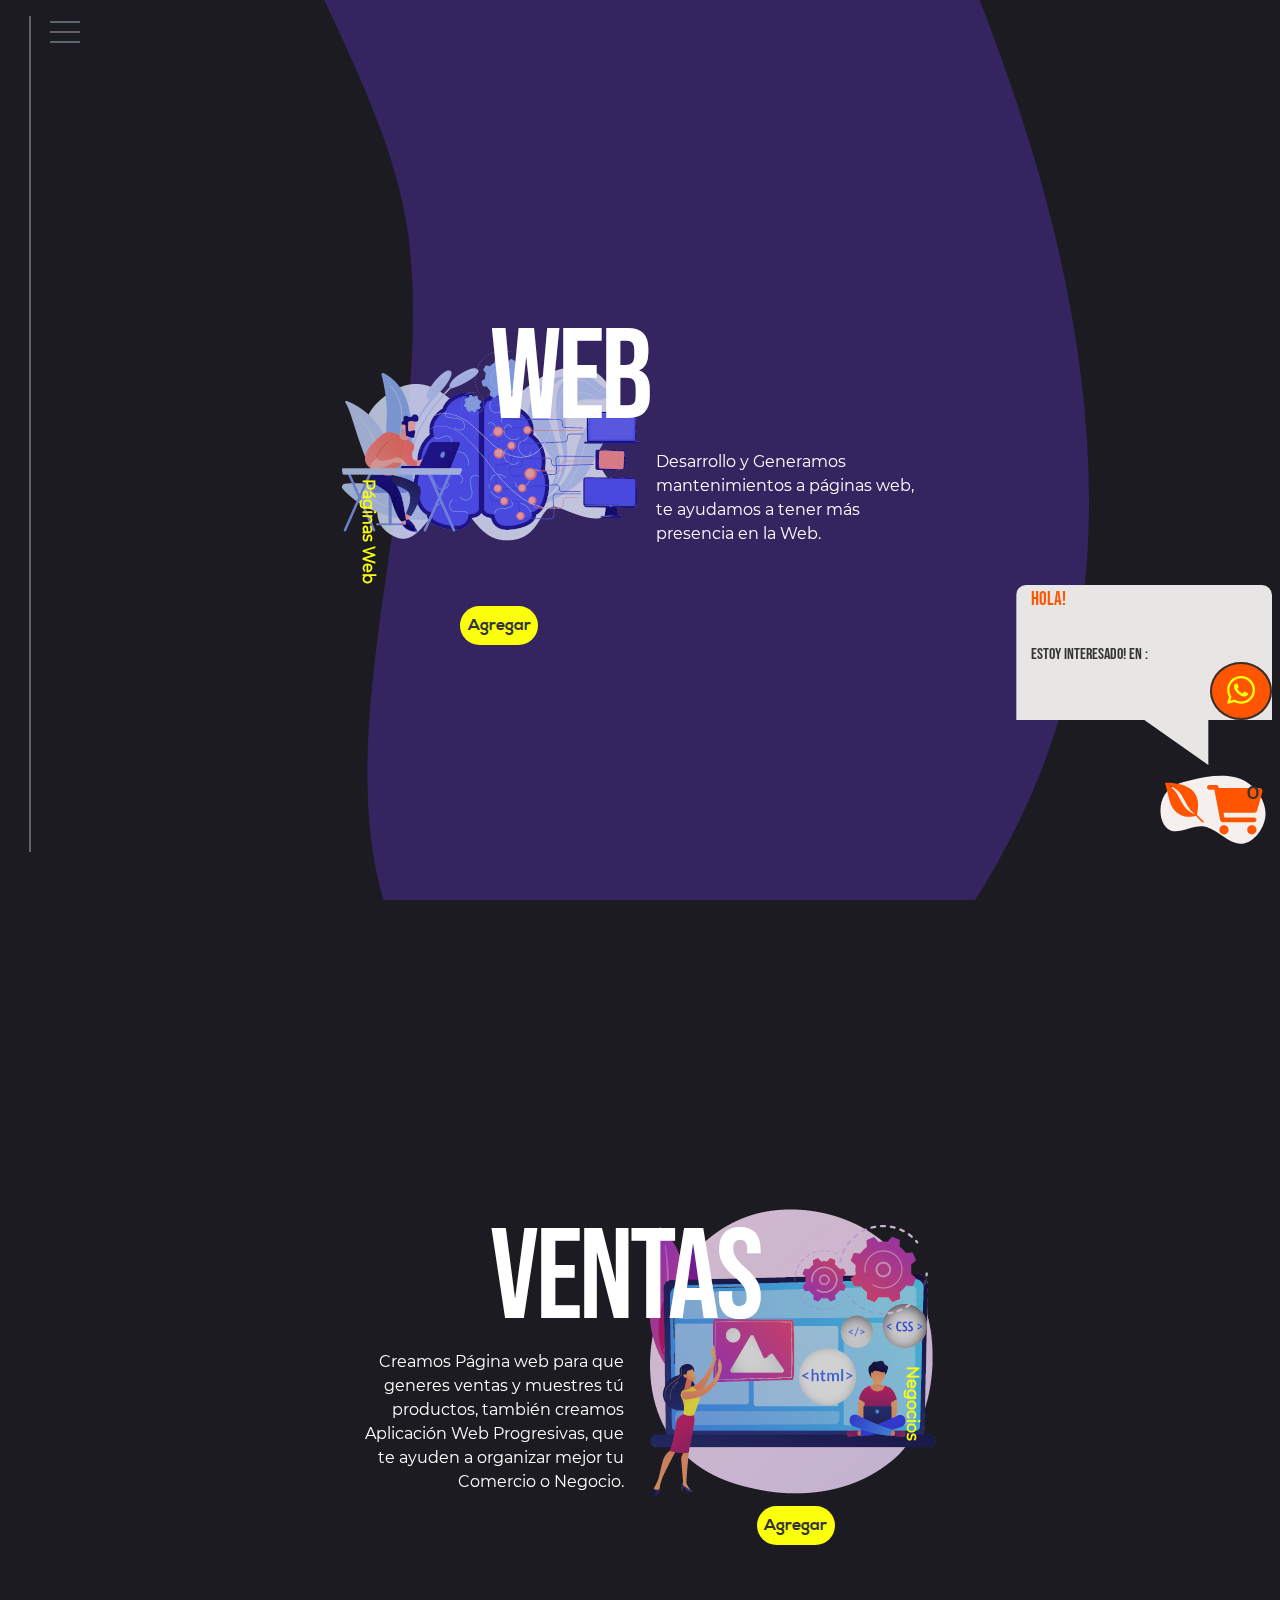
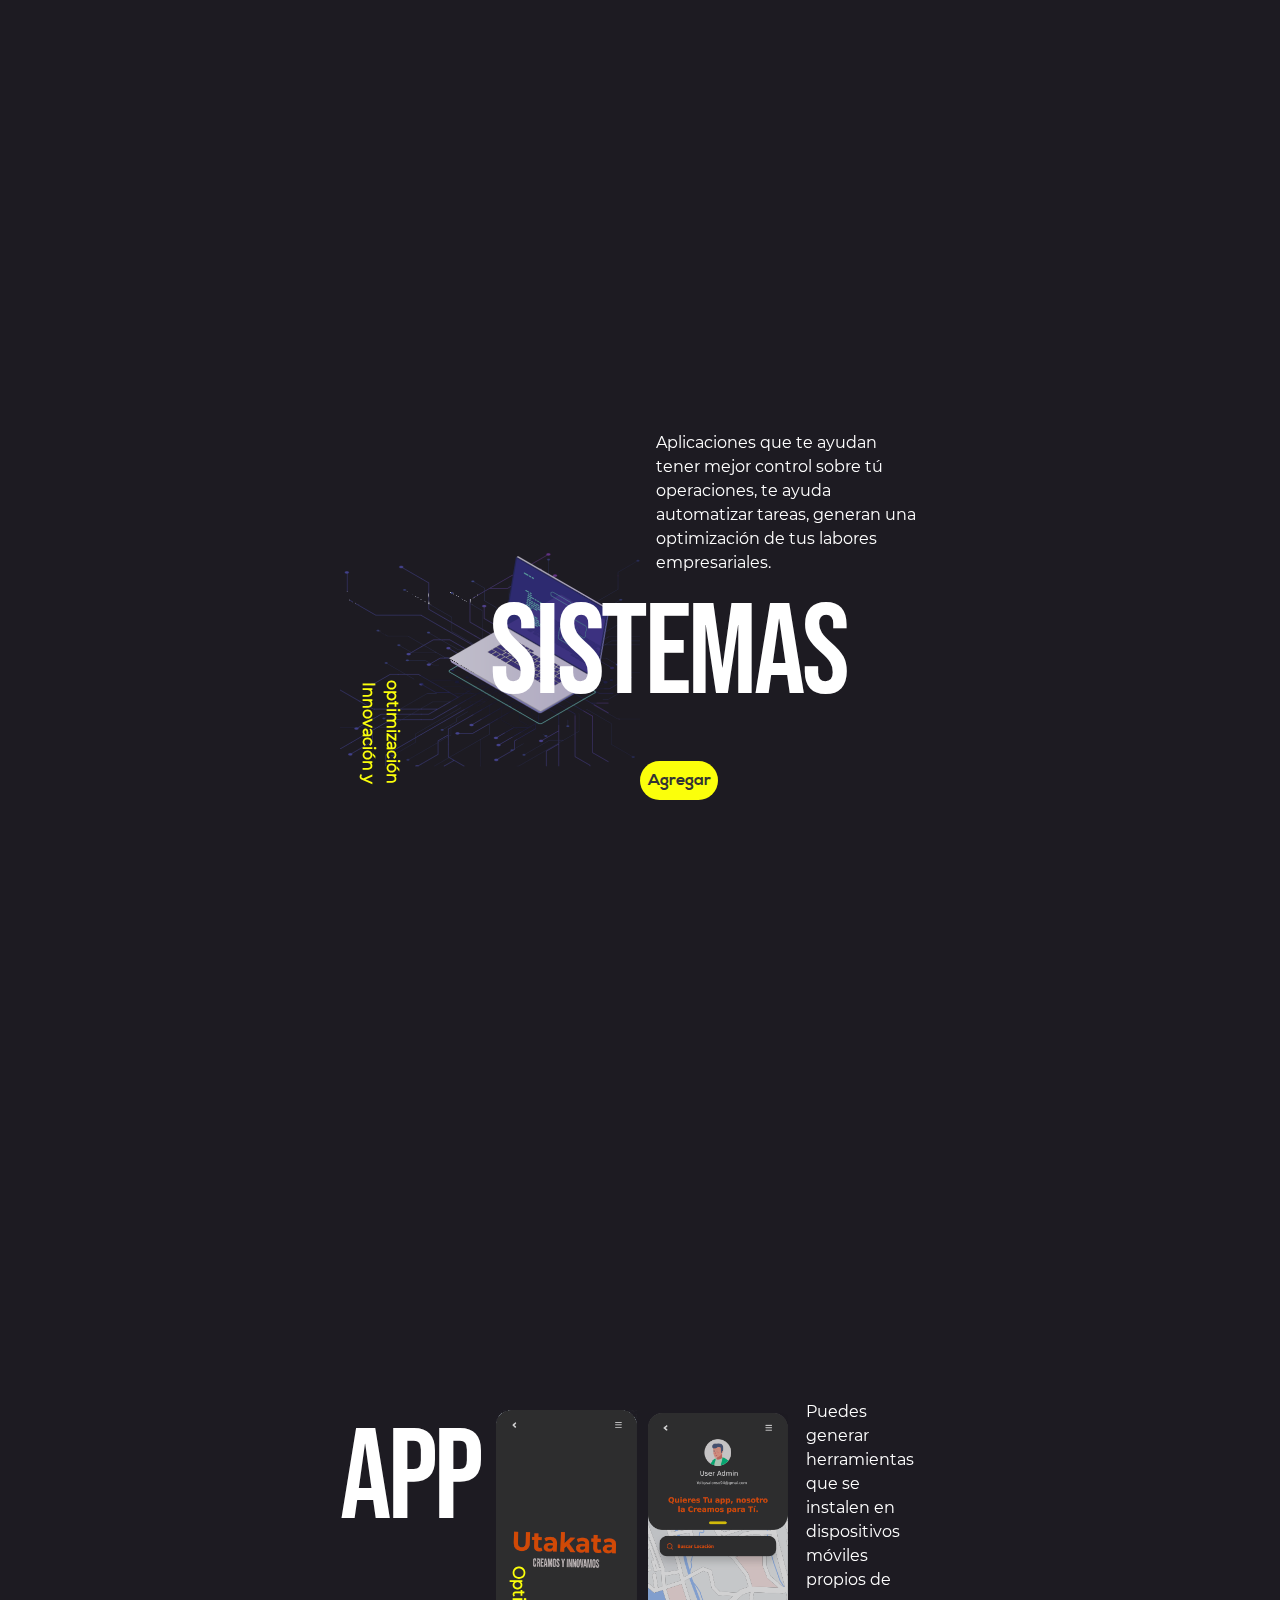
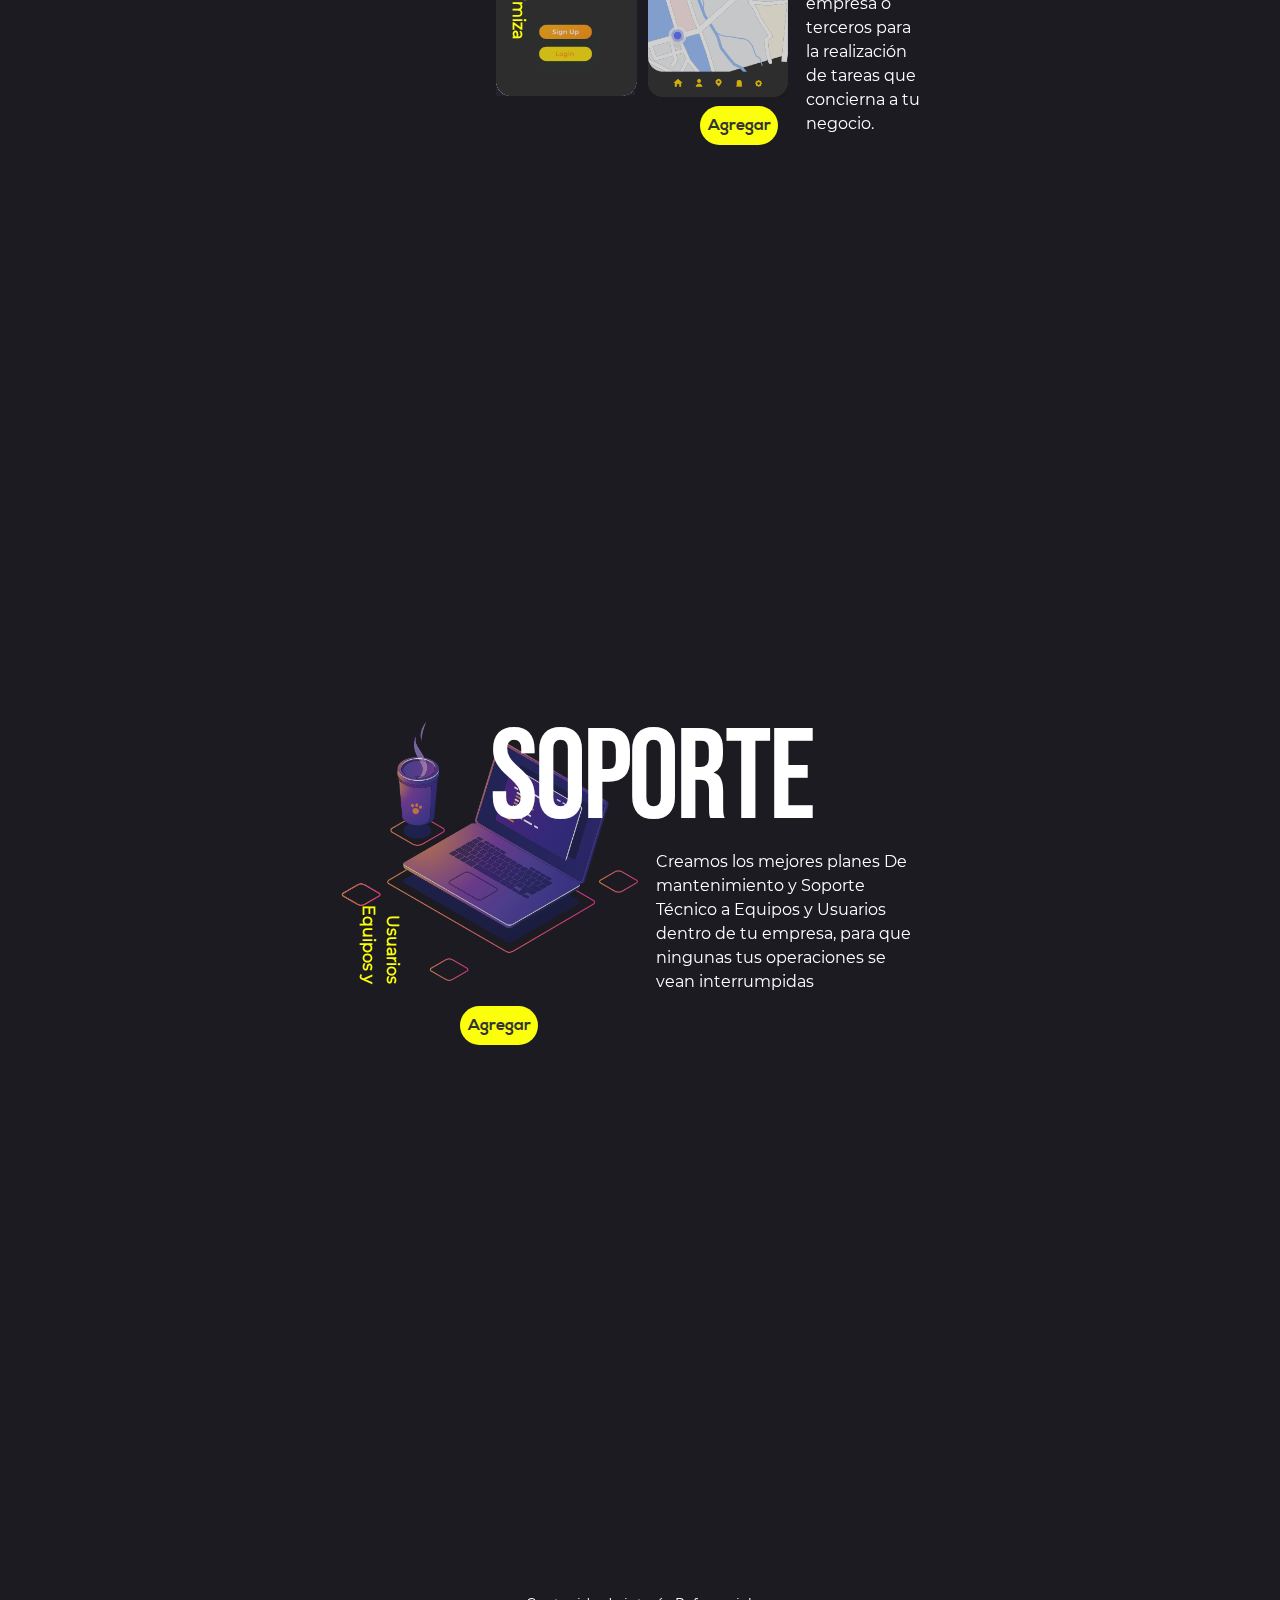
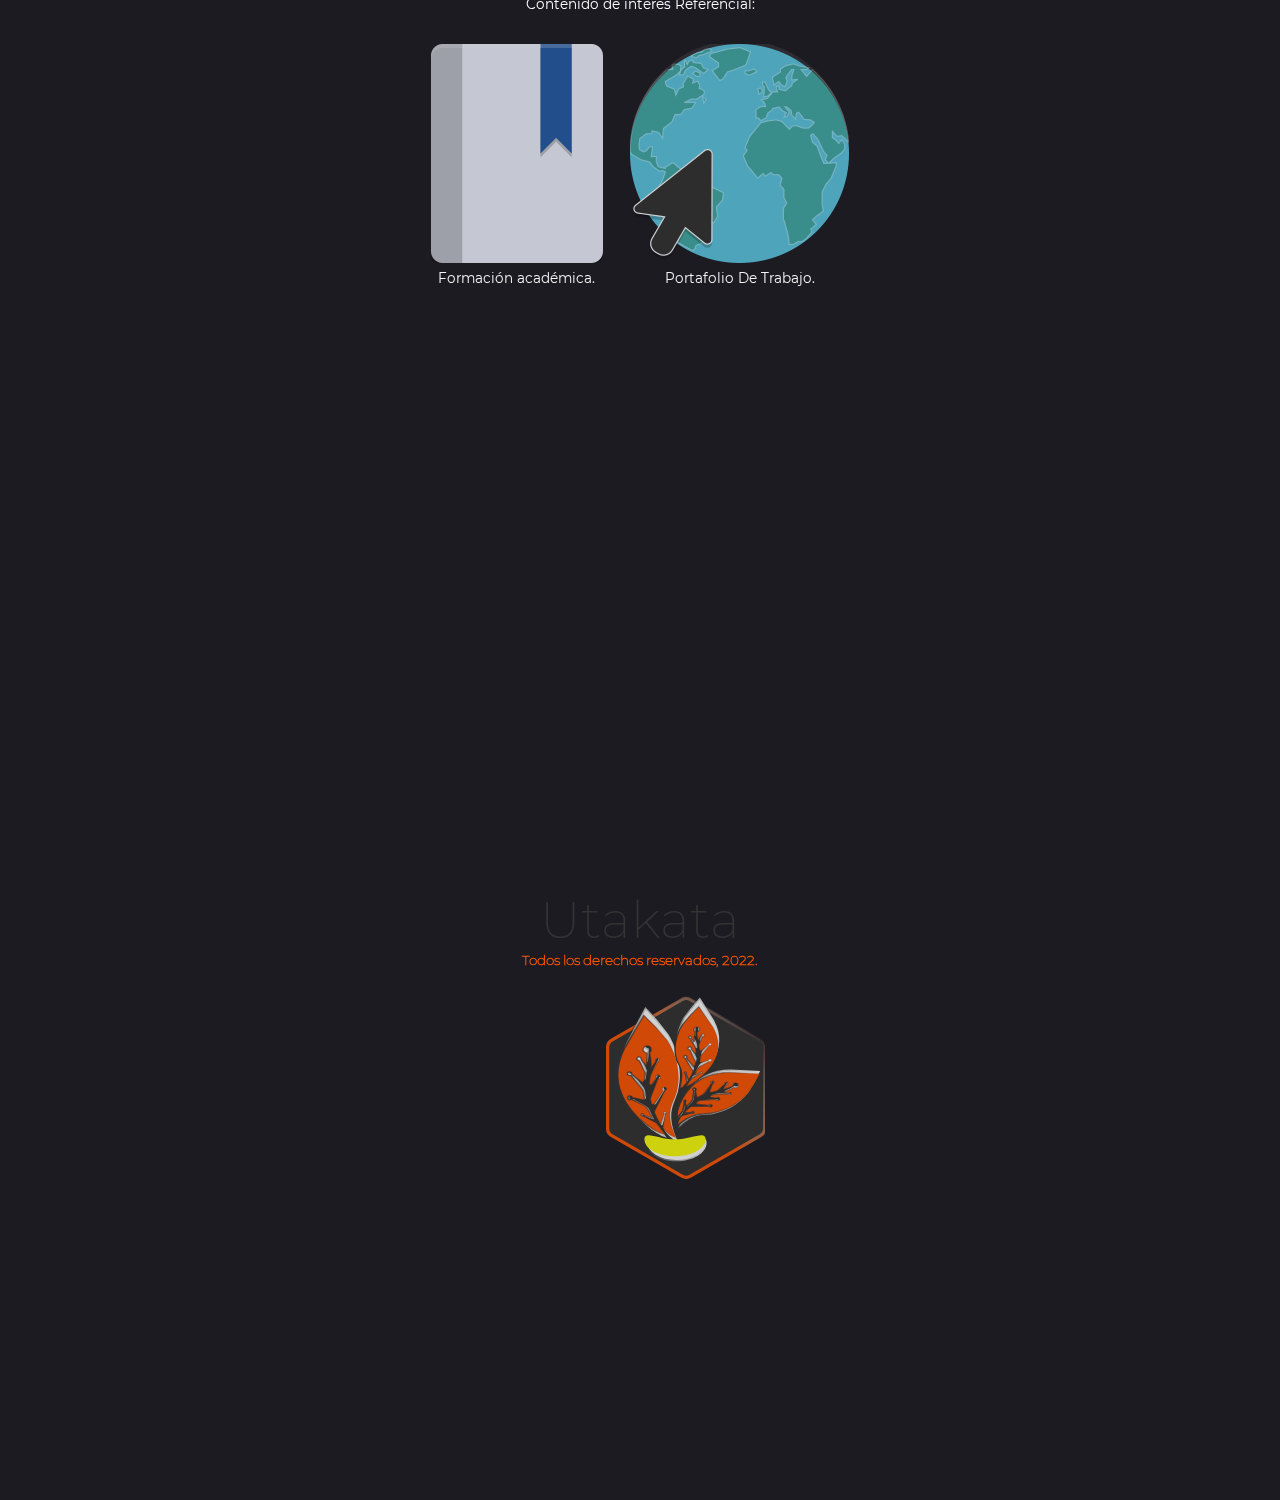
==== commit 53421699: "Menu y casilla de Carrito" ====
--- a/index.html
+++ b/index.html
@@ -513,13 +513,13 @@
 			</article>
 			<span >
 				<span class="enviarData" id="whatsapp">
-					<i class="fa-brands fa-envira"></i>
+					<i class="fa-brands fa-whatsapp"></i>	
 				</span>
 			</span>
 		</div>
-		<article class="toolsWhatsapp"  >
+		<article class="toolsWhatsapp">
 			<span class="btnWhatsapp">
-				<i class="fa-brands fa-whatsapp"></i>	
+				<i class="fa-brands fa-envira"></i>
 			</span>
 			<span class="btnCark" >
 				<i class="fa-solid fa-cart-shopping"></i>
@@ -590,10 +590,14 @@
 
 					if (this.isOpen) {
 						classie.remove(self.el, 'menu--anim');
+						document.querySelector('main').classList.remove('loadingMenu');
+
 						setTimeout(function () { classie.remove(self.el, 'menu--open'); }, 250);
 					}
 					else {
 						classie.add(self.el, 'menu--anim');
+						document.querySelector('main').classList.add('loadingMenu');
+						
 						setTimeout(function () { classie.add(self.el, 'menu--open'); }, 250);
 					}
 					this.pathEl.stop().animate({ 'path': this.isOpen ? this.paths.close : this.paths.open }, 350, mina.easeout, function () {
--- a/css/demo.css
+++ b/css/demo.css
@@ -9,7 +9,7 @@
 	--background-color-2: #282faf;
 	--background-color-3: #202692;
 	--link-color: #03b9f1;
-	--link-hover-color: #f5f0ee;
+	--link-hover-color: #e8e6e5;
     --inverted-corners-size: 2rem;
 
 }
@@ -86,6 +86,18 @@
 	to {
 		transform: rotate(360deg);
 	}
+}
+.loadingMenu::before{
+
+  background-color: rgba(19, 18, 18, 0.81);
+  content: '';
+  position: fixed;
+  z-index: 99;
+  top: 0;
+  left: 0;
+  width: 100%;
+  height: 100%;
+
 }
 
 main {
@@ -273,7 +285,7 @@
 	left: calc(100% - 1rem);
 	color: var(--secund-color);
 	border: 2px solid var(--fondoColor);
-	bottom: 20%;
+	bottom: 25%;
 	font-size: 2rem;
 }
  .enviarData:hover{
@@ -571,7 +583,6 @@
 	--background-color-3: #553e9a;
 	--text-color: #fff;
 	--link-color: #f4f4f4;
-	--link-hover-color: #fff;
 }
 
 .demo-3 {
@@ -580,7 +591,6 @@
 	--background-color-3: #1747c0;
 	--text-color: #fff;
 	--link-color: #fff;
-	--link-hover-color: #17b1b5;
 }
 
 .demo-3 .morph {
@@ -623,14 +633,14 @@
 	position: fixed;
 	right: .6%;
 	bottom: 15%;
-	width: 12%;
+	width: 20%;
 	height: 20%;
 	border-radius: 10px;
 	color: var(--fondoColor);
 	padding-left: 5px;
 	overflow: auto;
-	-webkit-clip-path: polygon(0% 0%, 100% 0%, 100% 75%, 100% 100%, 93% 92%, 84% 80%, 0 80%); 
-	clip-path: polygon(0% 0%, 100% 0%, 100% 75%, 100% 100%, 93% 92%, 84% 80%, 0 80%);
+	-webkit-clip-path: polygon(0% 0%, 100% 0%, 100% 75%, 75% 75%, 75% 100%, 50% 75%, 0% 75%) ; 
+	clip-path: polygon(0% 0%, 100% 0%, 100% 75%, 75% 75%, 75% 100%, 50% 75%, 0% 75%) ;
 }
 
 .inverted-corners article {
@@ -767,7 +777,6 @@
 		font-size: 1.35em;
 	}
 	.inverted-corners {
-		background-color: var(--text-color);
 		position: fixed;
 		right: .6%;
 		bottom: 16%;
